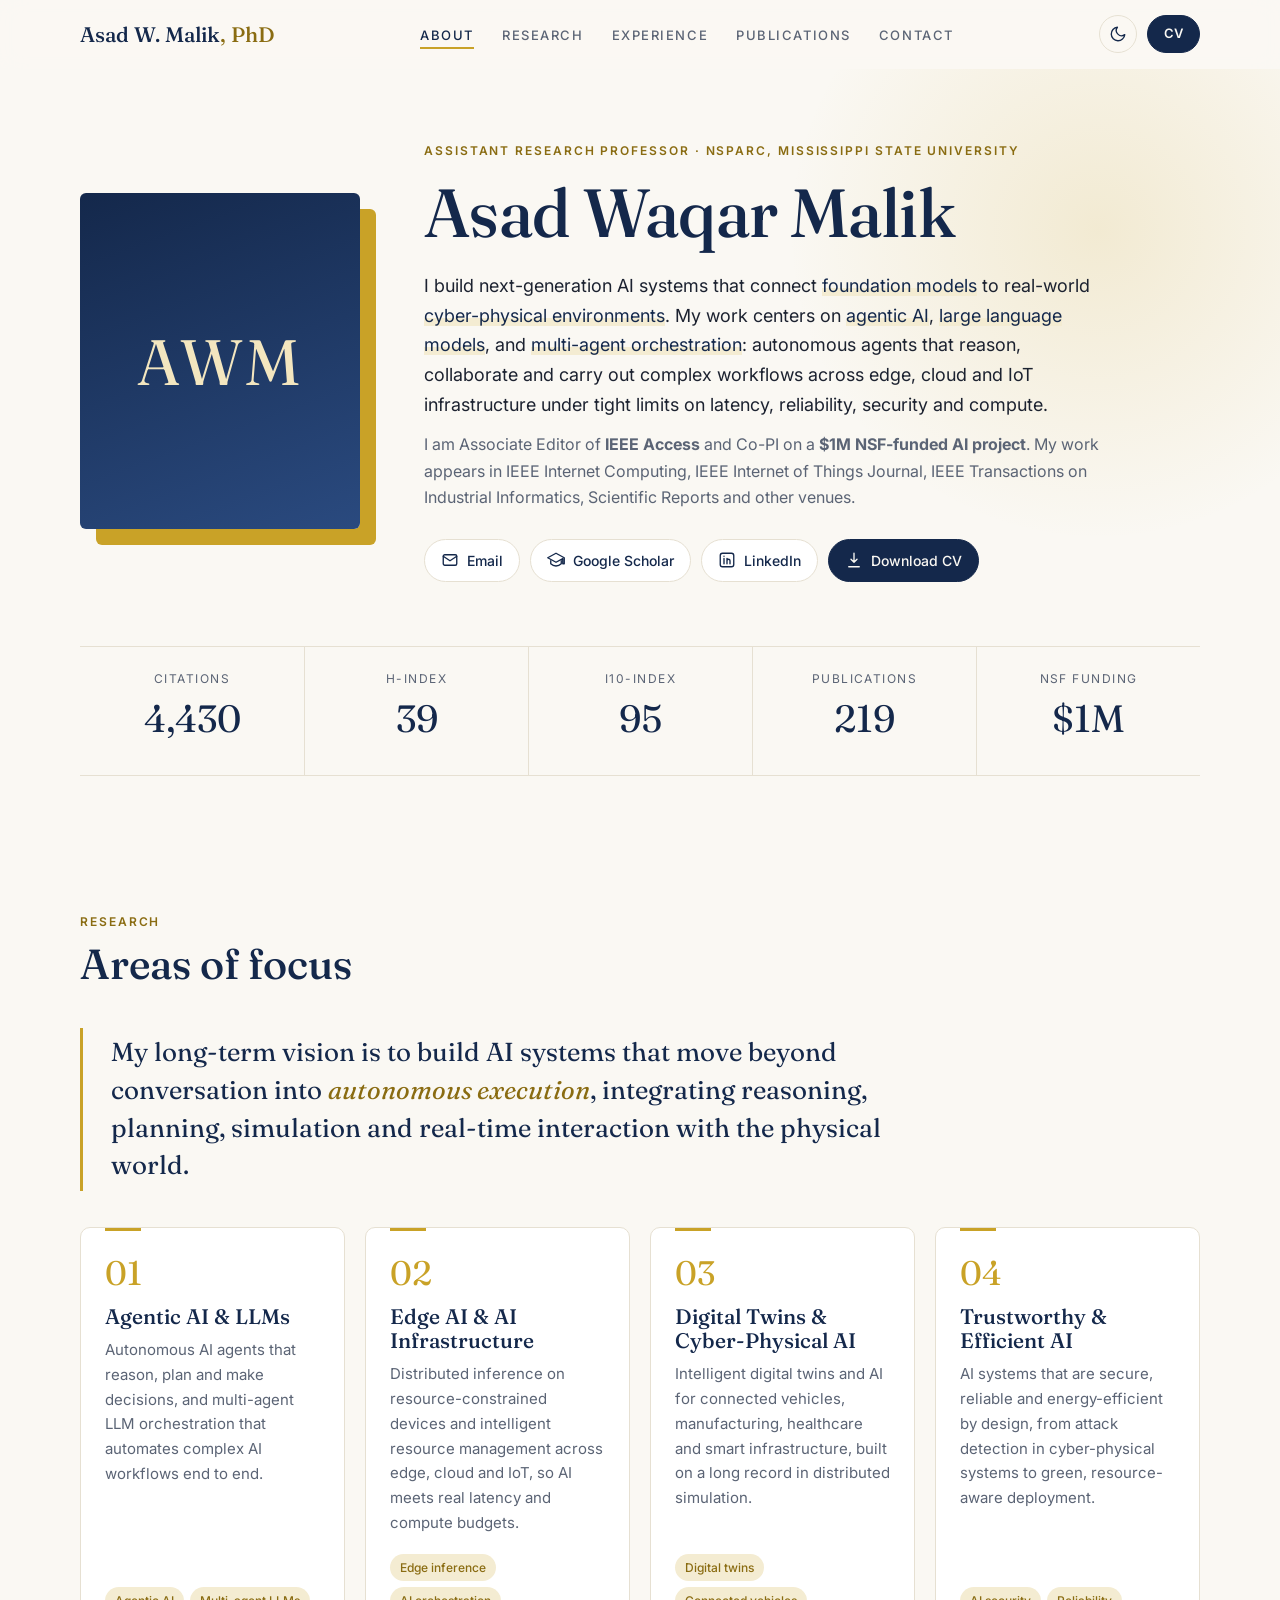
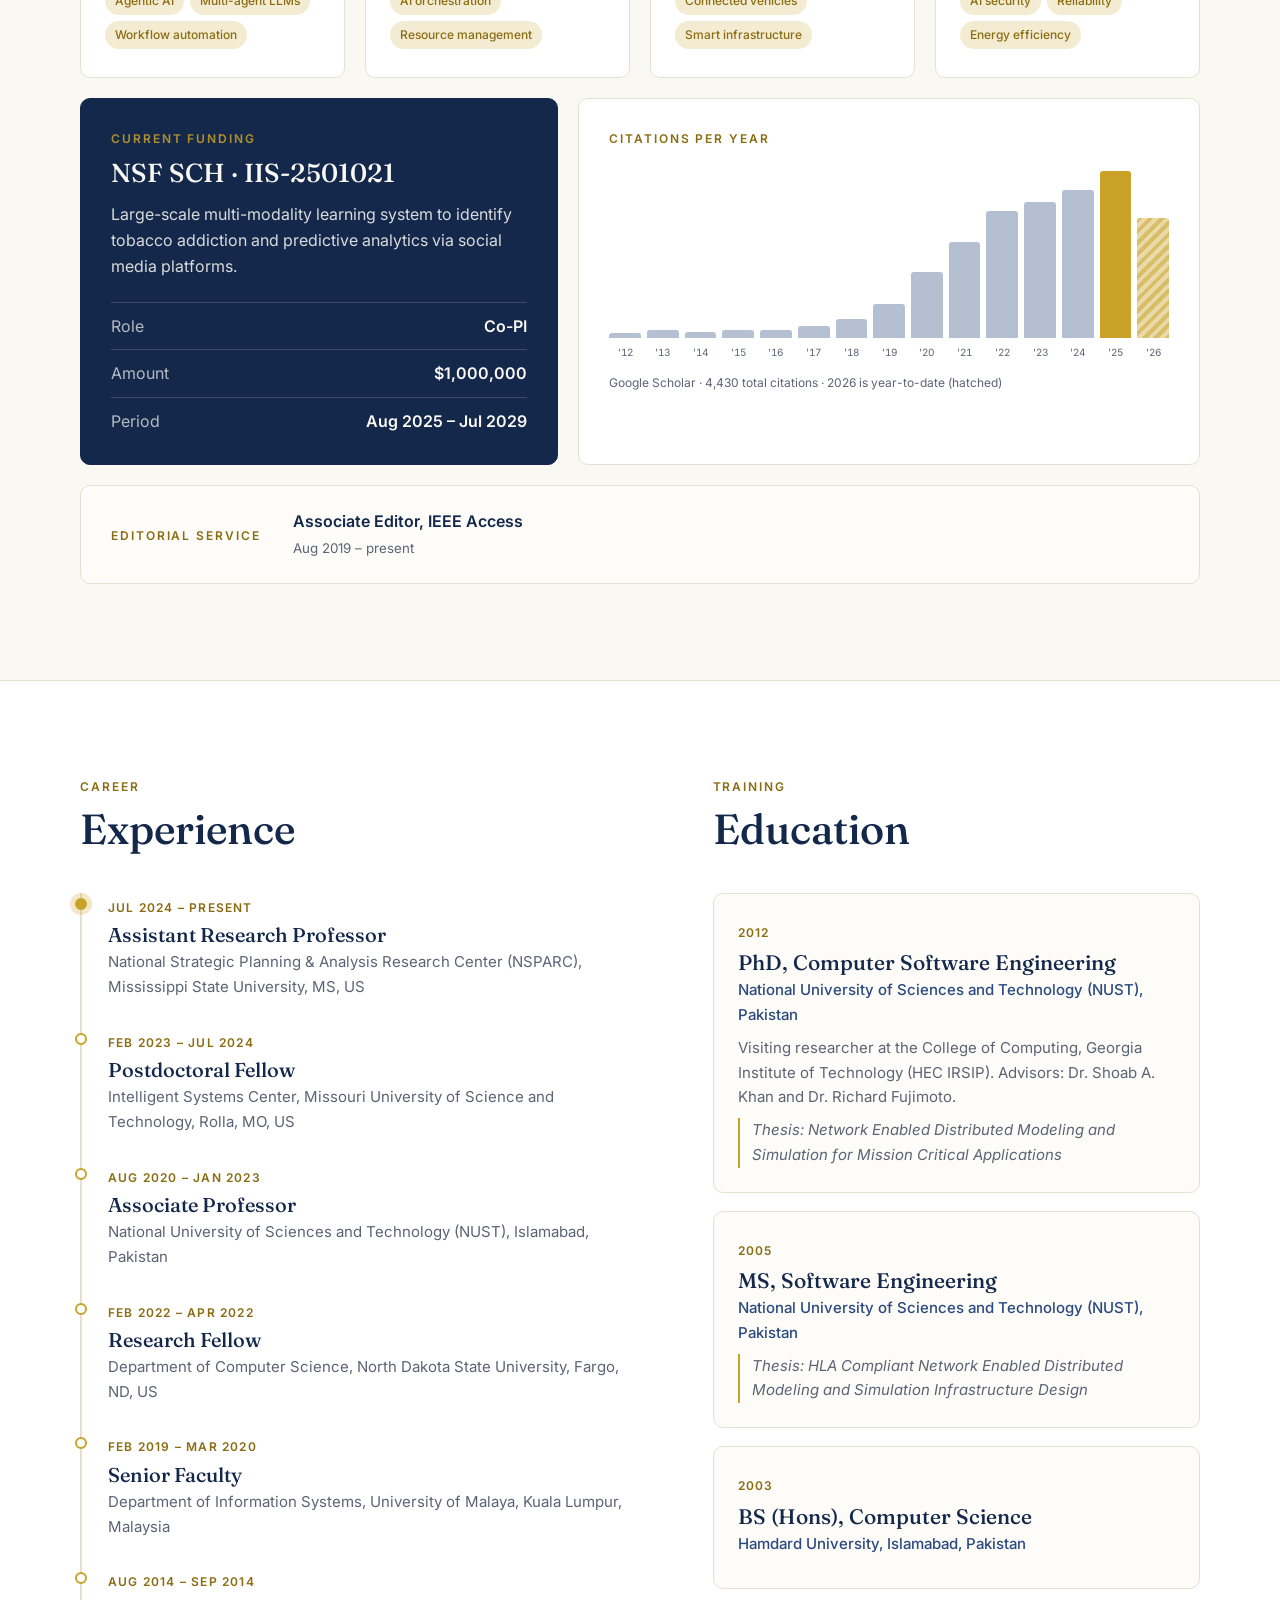
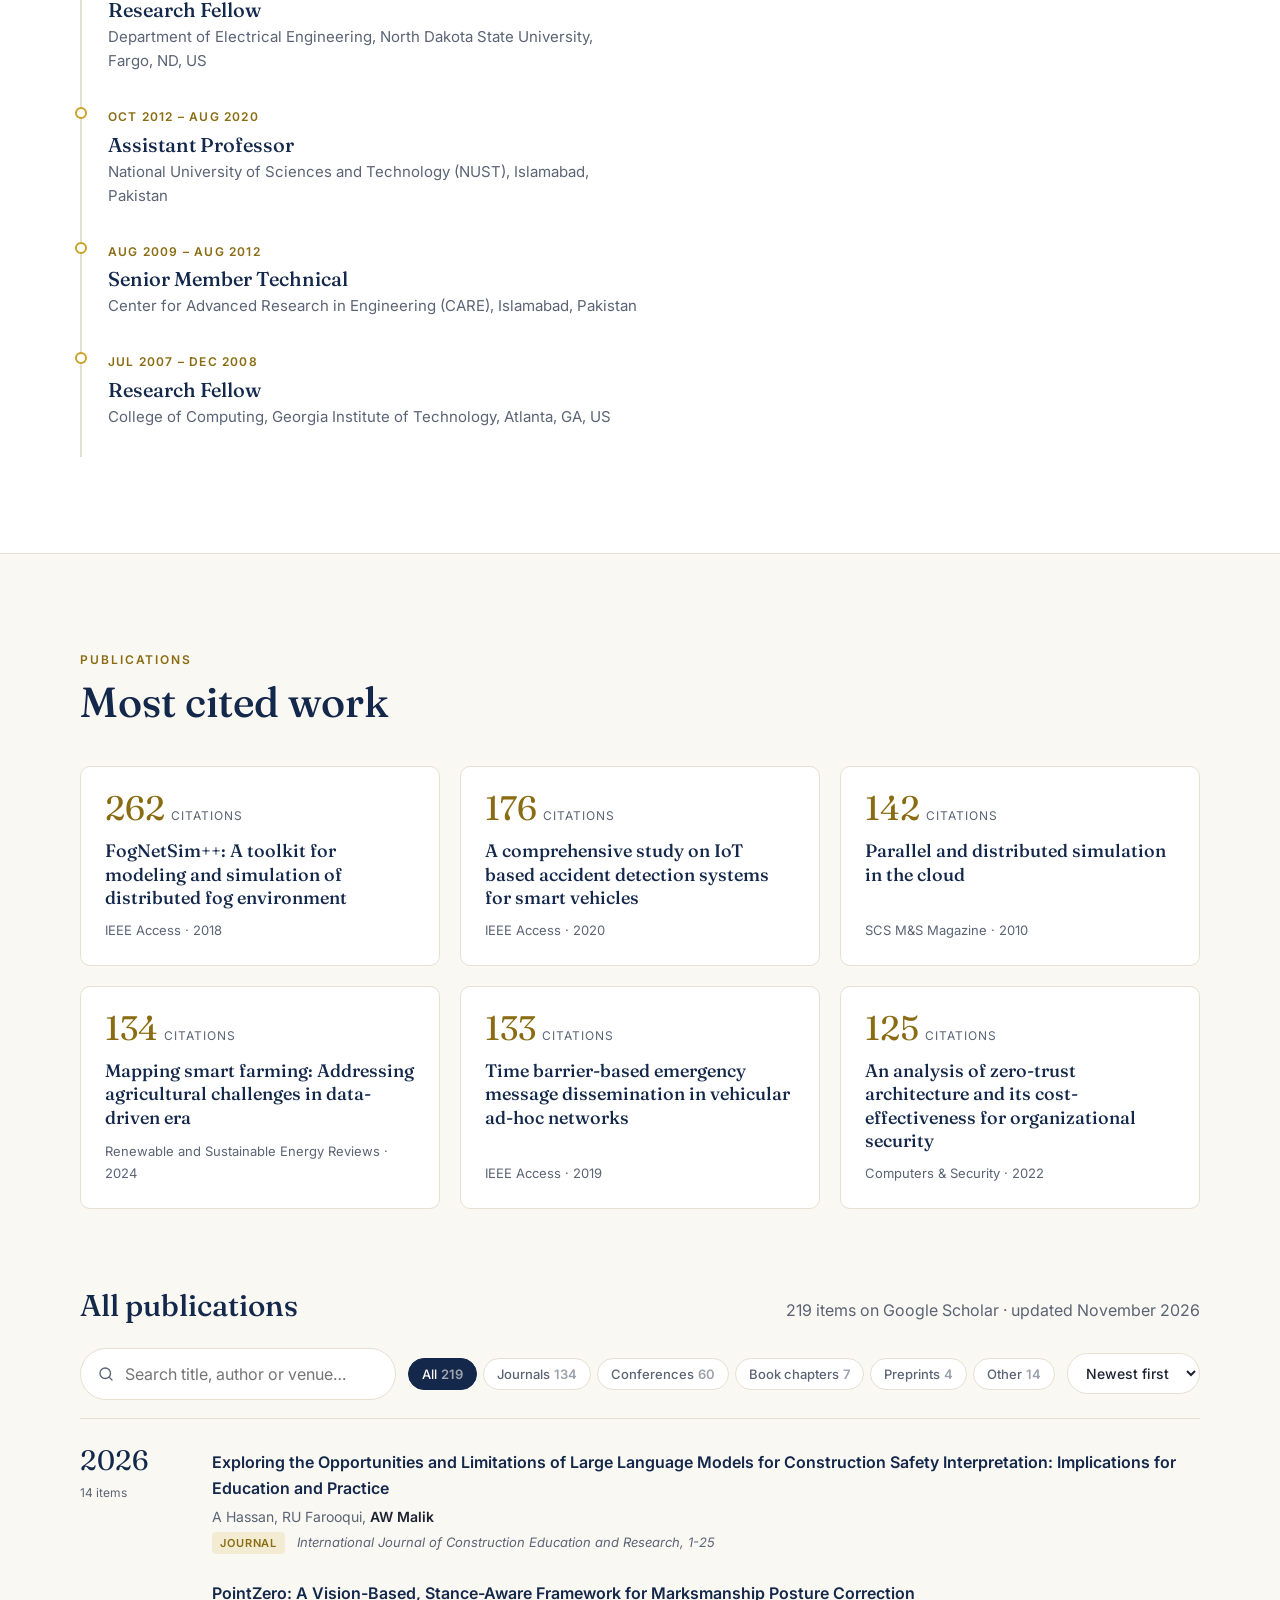
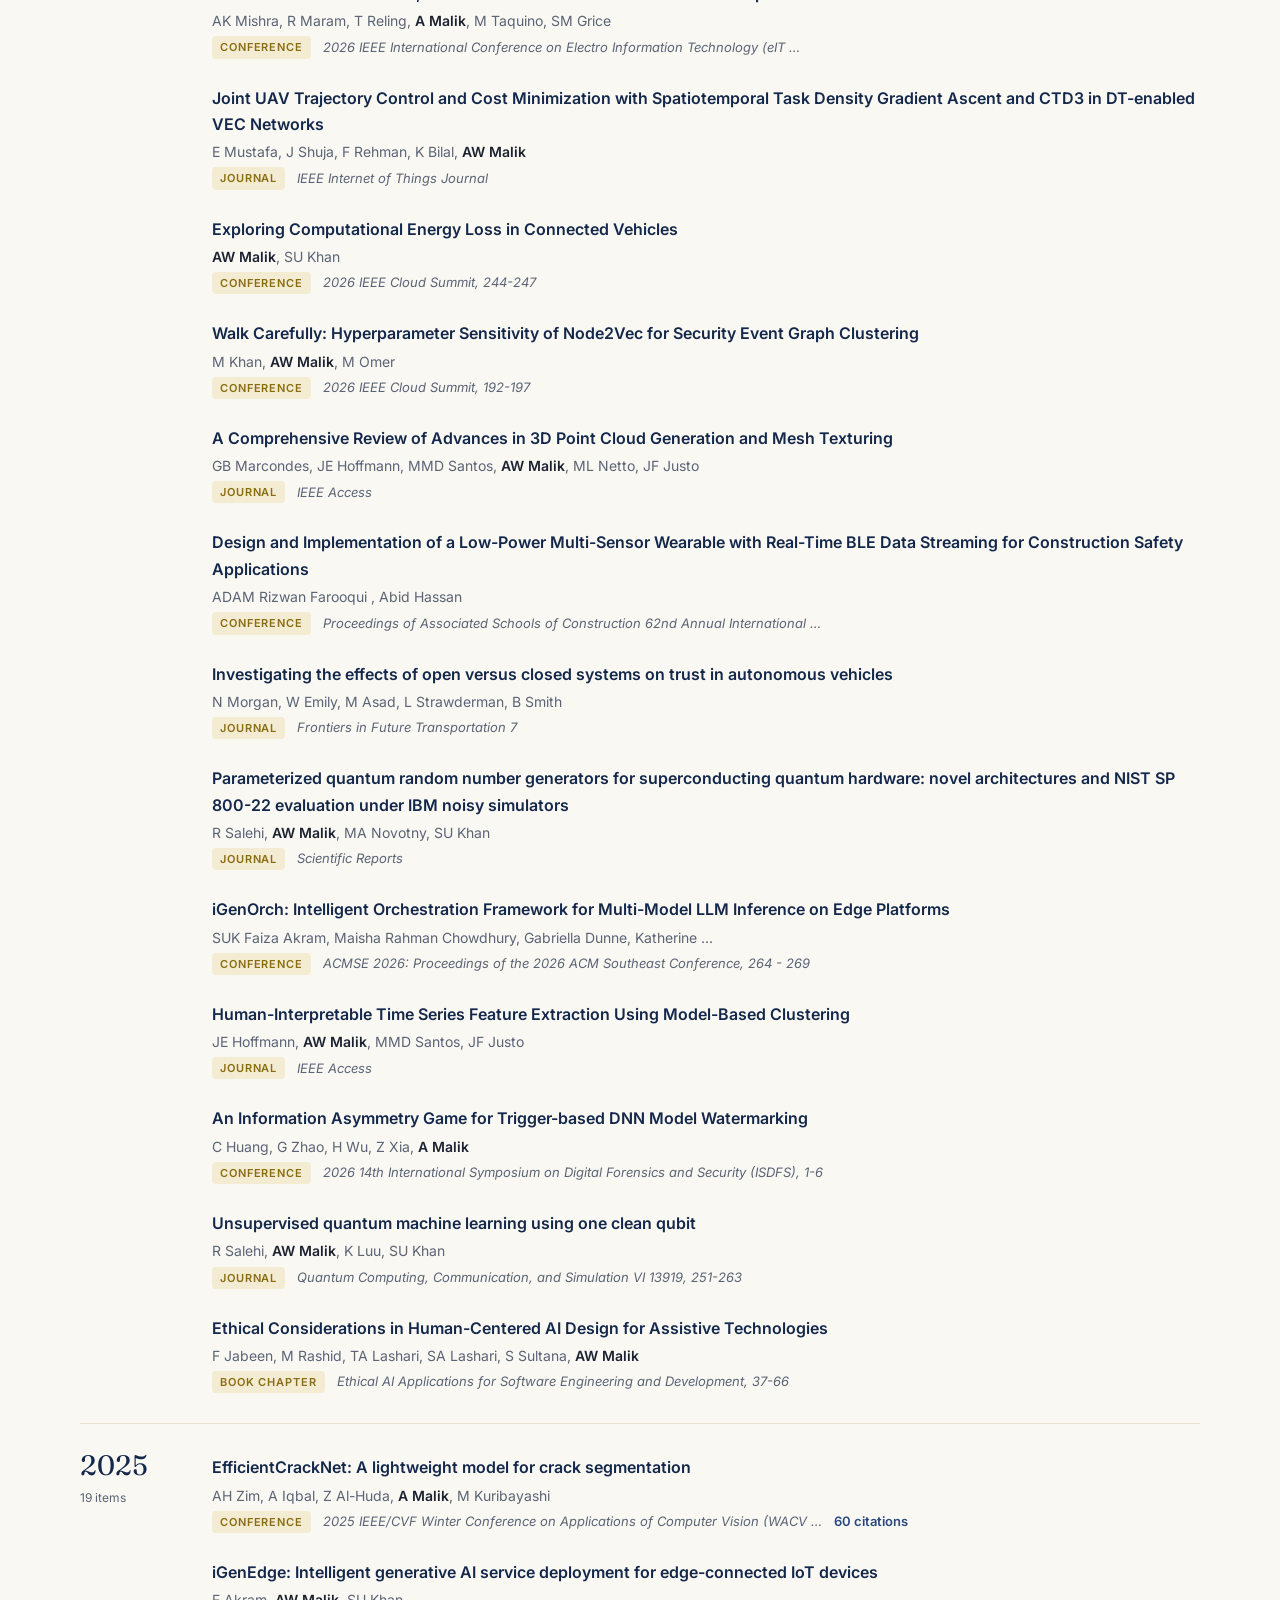
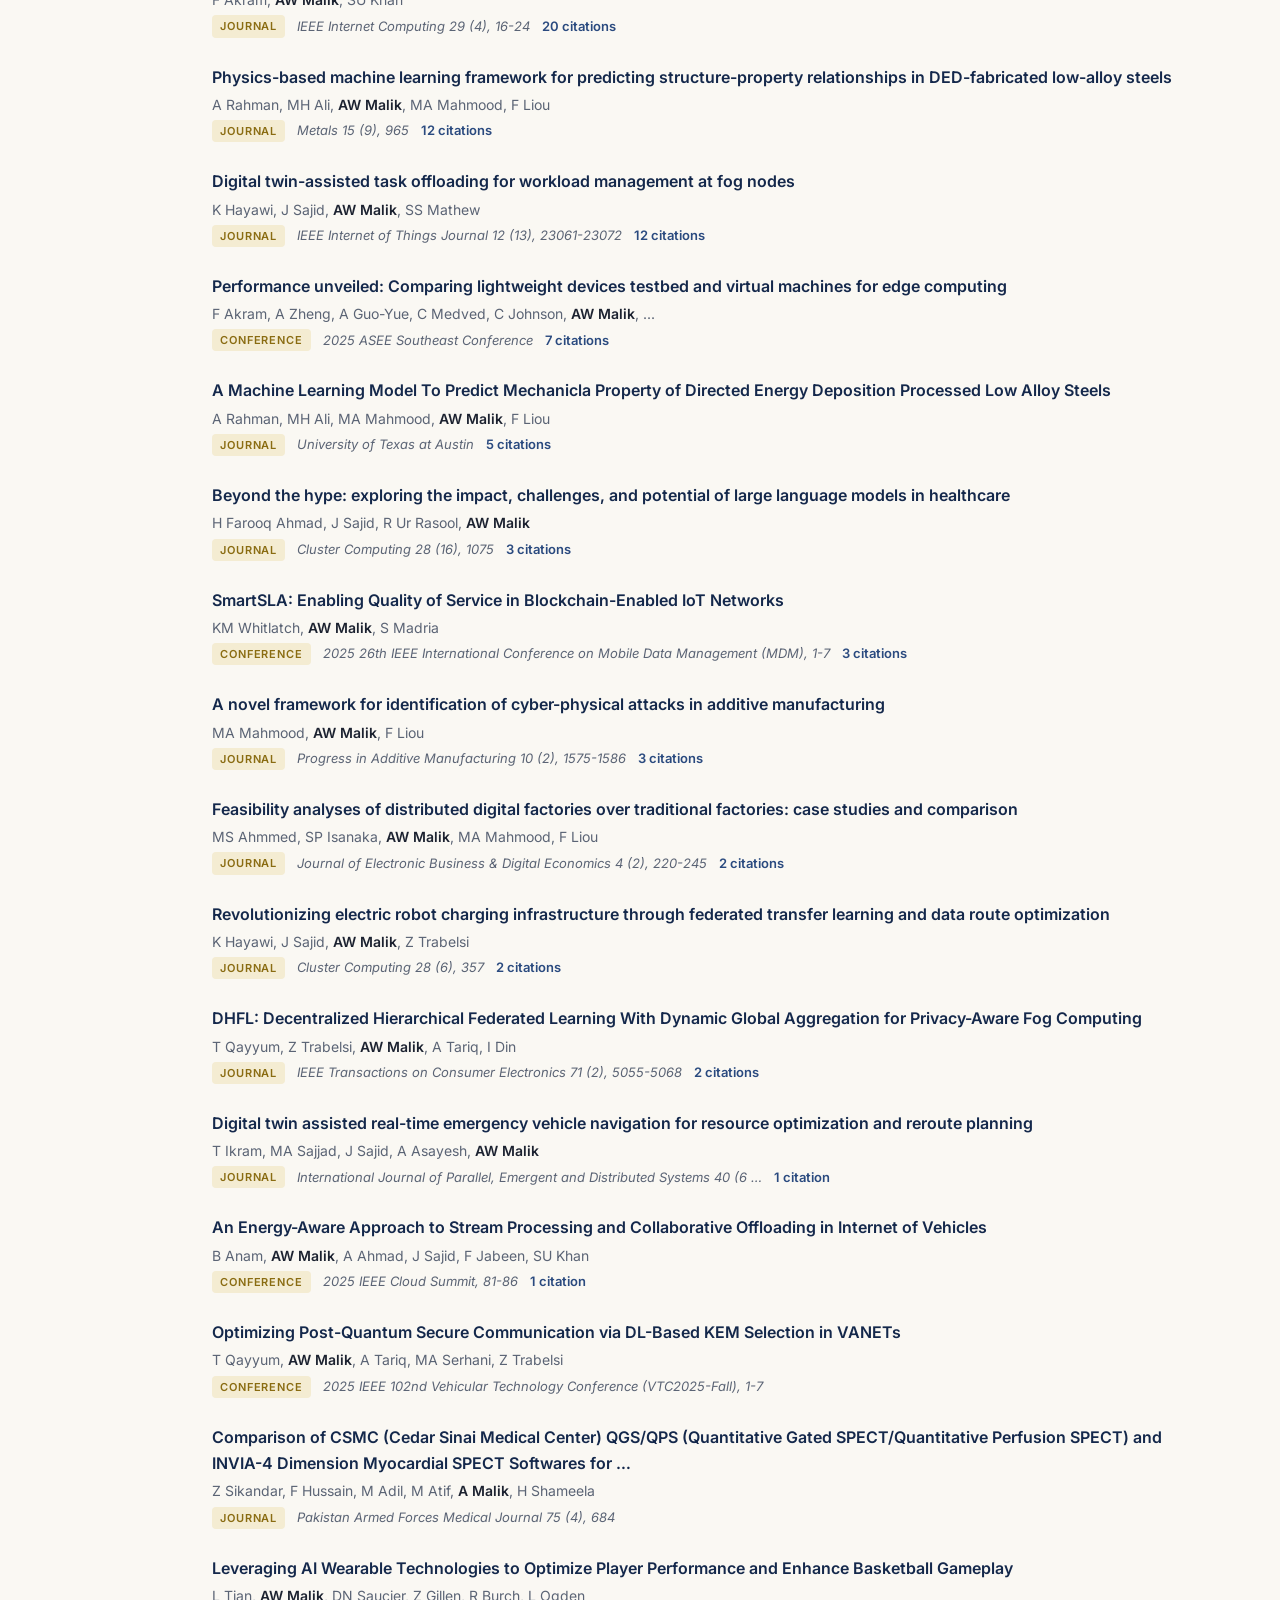
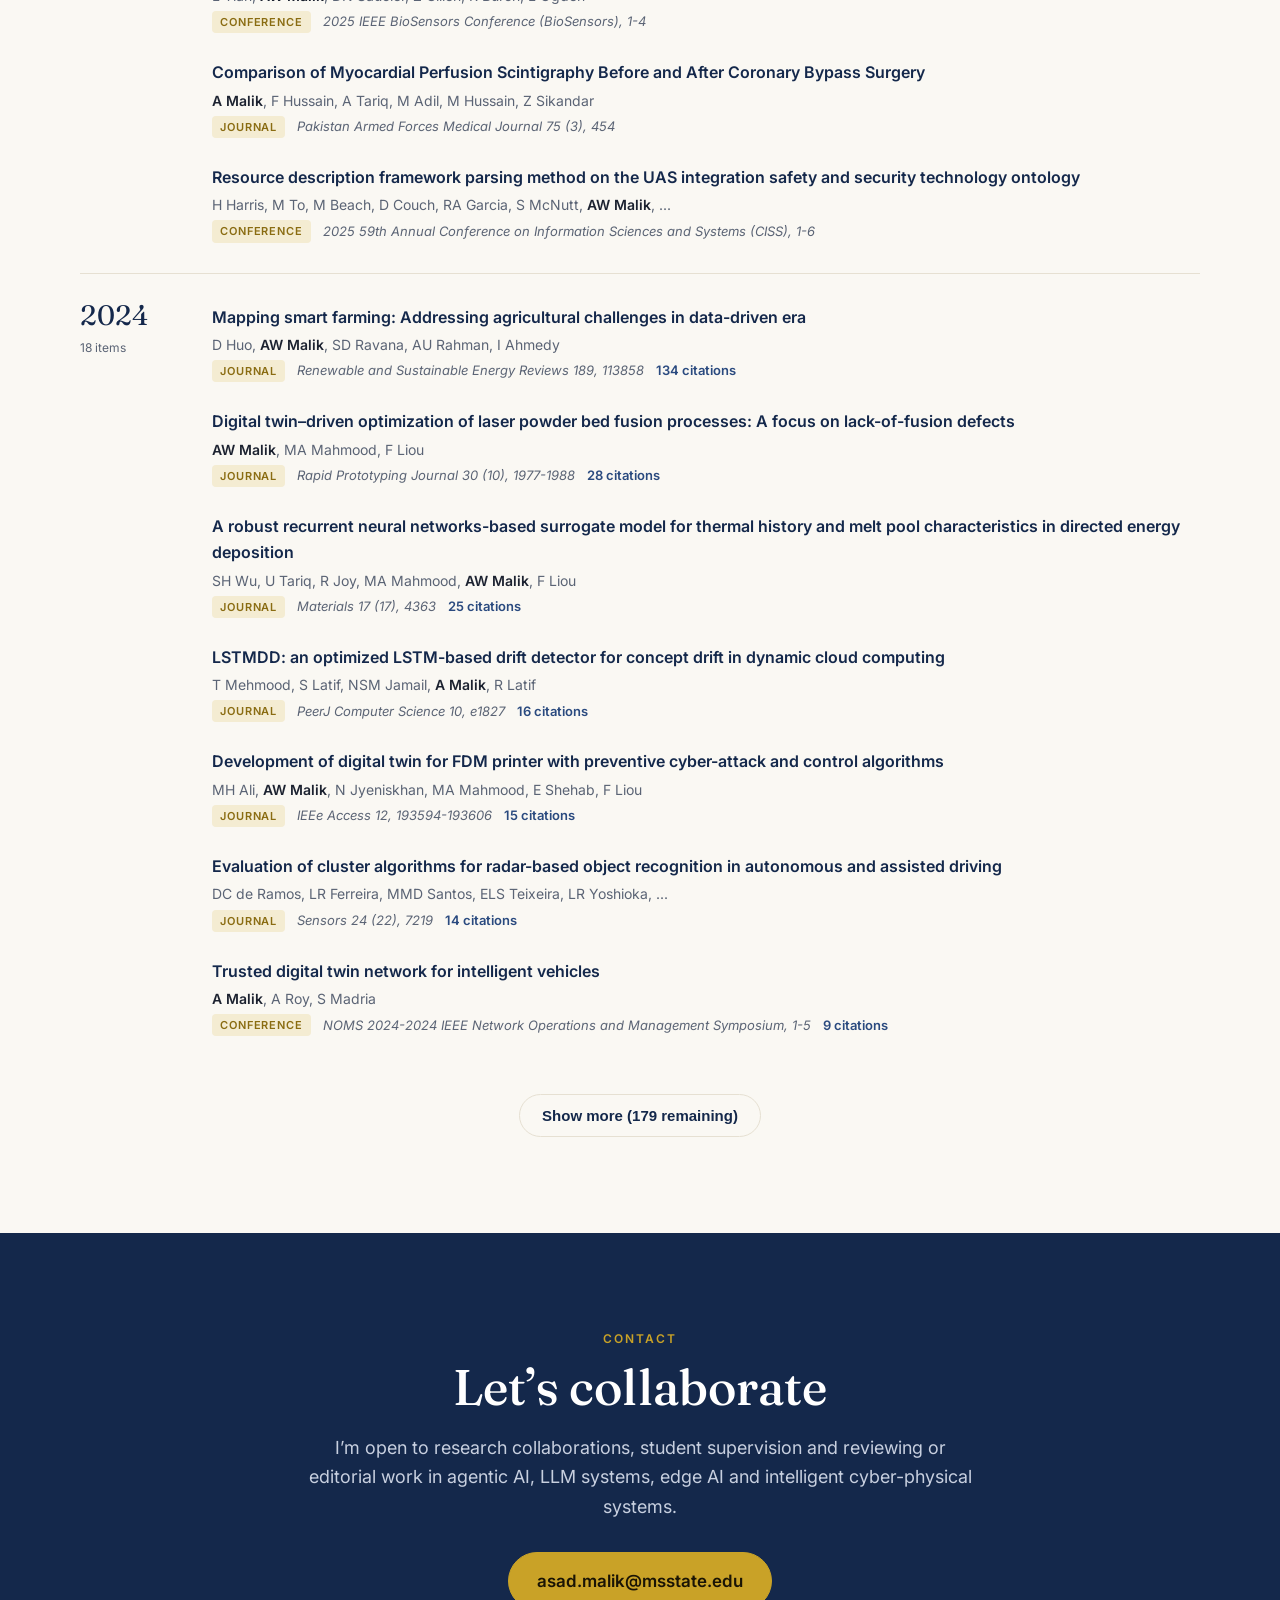
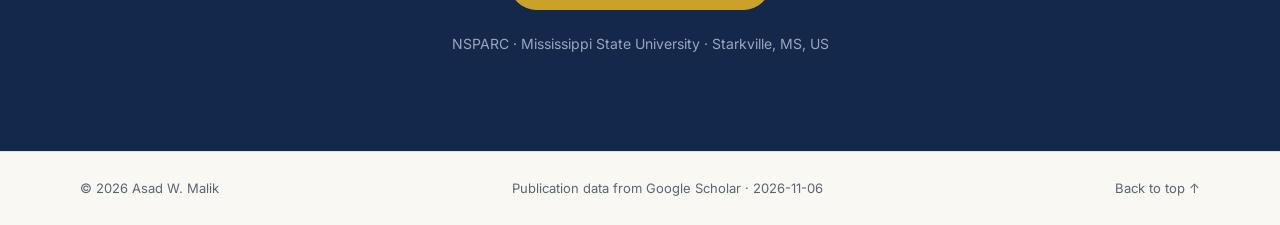
==== index.html @ 304f4da9 "Initial website Co-Authored-By: Claude Opus 5.5 <noreply@anthropic.com>" ====
<!doctype html>
<html lang="en">
<head>
  <meta charset="utf-8">
  <meta name="viewport" content="width=device-width, initial-scale=1">
  <title>Asad W. Malik, PhD — Assistant Research Professor, Mississippi State University</title>
  <meta name="description" content="Asad Waqar Malik, PhD — Assistant Research Professor at NSPARC, Mississippi State University. Research in agentic AI, large language models, multi-agent orchestration, edge AI and intelligent cyber-physical systems.">
  <meta name="author" content="Asad Waqar Malik">
  <meta property="og:title" content="Asad W. Malik, PhD">
  <meta property="og:description" content="Agentic AI · LLMs · Multi-agent orchestration · Edge AI · Digital twins">
  <meta property="og:type" content="website">
  <meta name="theme-color" content="#14284b">
  <link rel="icon" href="data:image/svg+xml,%3Csvg xmlns='http://www.w3.org/2000/svg' viewBox='0 0 64 64'%3E%3Crect width='64' height='64' rx='12' fill='%2314284b'/%3E%3Ctext x='32' y='43' font-family='Georgia,serif' font-size='30' text-anchor='middle' fill='%23c9a227'%3EAM%3C/text%3E%3C/svg%3E">
  <link rel="preconnect" href="https://fonts.googleapis.com">
  <link rel="preconnect" href="https://fonts.gstatic.com" crossorigin>
  <link href="https://fonts.googleapis.com/css2?family=Fraunces:opsz,wght@9..144,400;9..144,500;9..144,600&family=Inter:wght@400;500;600;700&display=swap" rel="stylesheet">
  <link rel="stylesheet" href="assets/css/style.css">
  <script>
    try { const t = localStorage.getItem('theme'); if (t) document.documentElement.dataset.theme = t; } catch (e) {}
  </script>
</head>
<body>
  <a class="skip" href="#main">Skip to content</a>

  <header class="nav" id="top">
    <div class="wrap nav-inner">
      <a href="#top" class="brand">Asad W. Malik<span>, PhD</span></a>
      <nav aria-label="Primary">
        <ul class="nav-links" id="navLinks">
          <li><a href="#about">About</a></li>
          <li><a href="#research">Research</a></li>
          <li><a href="#experience">Experience</a></li>
          <li><a href="#publications">Publications</a></li>
          <li><a href="#contact">Contact</a></li>
        </ul>
      </nav>
      <div class="nav-actions">
        <button class="icon-btn" id="themeToggle" aria-label="Toggle dark mode">
          <svg class="i-moon" viewBox="0 0 24 24" aria-hidden="true"><path d="M21 12.8A9 9 0 1 1 11.2 3a7 7 0 0 0 9.8 9.8z"/></svg>
          <svg class="i-sun" viewBox="0 0 24 24" aria-hidden="true"><circle cx="12" cy="12" r="4"/><path d="M12 2v2M12 20v2M4.9 4.9l1.4 1.4M17.7 17.7l1.4 1.4M2 12h2M20 12h2M4.9 19.1l1.4-1.4M17.7 6.3l1.4-1.4"/></svg>
        </button>
        <a class="btn btn-small" href="assets/cv/Asad_Malik_CV.pdf" target="_blank" rel="noopener">CV</a>
        <button class="icon-btn menu-btn" id="menuBtn" aria-label="Open menu" aria-expanded="false" aria-controls="navLinks">
          <svg viewBox="0 0 24 24" aria-hidden="true"><path d="M4 7h16M4 12h16M4 17h16"/></svg>
        </button>
      </div>
    </div>
  </header>

  <main id="main">
    <!-- HERO -->
    <section class="hero" id="about">
      <div class="wrap hero-grid">
        <figure class="portrait reveal">
          <img src="photo.jpg" alt="Portrait of Asad W. Malik" onerror="this.remove()">
          <span class="monogram" aria-hidden="true">AWM</span>
        </figure>
        <div class="hero-text reveal">
          <p class="kicker">Assistant Research Professor · NSPARC, Mississippi State University</p>
          <h1>Asad Waqar Malik</h1>
          <p class="lead">
            I build next-generation AI systems that connect <em>foundation models</em> to real-world
            <em>cyber-physical environments</em>. My work centers on <em>agentic AI</em>, <em>large language models</em>,
            and <em>multi-agent orchestration</em>: autonomous agents that reason, collaborate and carry out complex
            workflows across edge, cloud and IoT infrastructure under tight limits on latency, reliability, security and compute.
          </p>
          <p class="lead muted">
            I am Associate Editor of <strong>IEEE Access</strong> and Co-PI on a <strong>$1M NSF-funded AI project</strong>.
            My work appears in IEEE Internet Computing, IEEE Internet of Things Journal, IEEE Transactions on Industrial
            Informatics, Scientific Reports and other venues.
          </p>
          <div class="links">
            <a href="mailto:asad.malik@msstate.edu" class="pill">
              <svg viewBox="0 0 24 24" aria-hidden="true"><rect x="3" y="5" width="18" height="14" rx="2"/><path d="m3 7 9 6 9-6"/></svg>Email</a>
            <a href="https://scholar.google.com/citations?user=yDRF9-cAAAAJ&amp;hl=en" target="_blank" rel="noopener" class="pill">
              <svg viewBox="0 0 24 24" aria-hidden="true"><path d="M12 3 1 9l11 6 9-4.9V17h2V9z"/><path d="M5 13v4c2 2 4.5 3 7 3s5-1 7-3v-4"/></svg>Google Scholar</a>
            <a href="https://www.linkedin.com/in/asadwaqarmalik/" target="_blank" rel="noopener" class="pill">
              <svg viewBox="0 0 24 24" aria-hidden="true"><rect x="3" y="3" width="18" height="18" rx="3"/><path d="M8 10v7M8 7v.01M12 17v-4a2 2 0 0 1 4 0v4M12 10v7"/></svg>LinkedIn</a>
            <a href="assets/cv/Asad_Malik_CV.pdf" target="_blank" rel="noopener" class="pill pill-solid">
              <svg viewBox="0 0 24 24" aria-hidden="true"><path d="M12 3v12m0 0-4-4m4 4 4-4M5 21h14"/></svg>Download CV</a>
          </div>
        </div>
      </div>
      <div class="wrap">
        <dl class="stats reveal">
          <div><dt>Citations</dt><dd data-count="citations">4,430</dd></div>
          <div><dt>h-index</dt><dd data-count="hIndex">39</dd></div>
          <div><dt>i10-index</dt><dd data-count="i10Index">95</dd></div>
          <div><dt>Publications</dt><dd data-count="count">219</dd></div>
          <div><dt>NSF funding</dt><dd>$1M</dd></div>
        </dl>
      </div>
    </section>

    <!-- RESEARCH -->
    <section class="section" id="research">
      <div class="wrap">
        <header class="section-head reveal">
          <p class="kicker">Research</p>
          <h2>Areas of focus</h2>
        </header>
        <blockquote class="vision reveal">
          <p>My long-term vision is to build AI systems that move beyond conversation into <em>autonomous execution</em>, integrating reasoning, planning, simulation and real-time interaction with the physical world.</p>
        </blockquote>
        <div class="cards">
          <article class="card reveal">
            <span class="num">01</span>
            <h3>Agentic AI &amp; LLMs</h3>
            <p>Autonomous AI agents that reason, plan and make decisions, and multi-agent LLM orchestration that automates complex AI workflows end to end.</p>
            <ul class="tags"><li>Agentic AI</li><li>Multi-agent LLMs</li><li>Workflow automation</li></ul>
          </article>
          <article class="card reveal">
            <span class="num">02</span>
            <h3>Edge AI &amp; AI Infrastructure</h3>
            <p>Distributed inference on resource-constrained devices and intelligent resource management across edge, cloud and IoT, so AI meets real latency and compute budgets.</p>
            <ul class="tags"><li>Edge inference</li><li>AI orchestration</li><li>Resource management</li></ul>
          </article>
          <article class="card reveal">
            <span class="num">03</span>
            <h3>Digital Twins &amp; Cyber-Physical AI</h3>
            <p>Intelligent digital twins and AI for connected vehicles, manufacturing, healthcare and smart infrastructure, built on a long record in distributed simulation.</p>
            <ul class="tags"><li>Digital twins</li><li>Connected vehicles</li><li>Smart infrastructure</li></ul>
          </article>
          <article class="card reveal">
            <span class="num">04</span>
            <h3>Trustworthy &amp; Efficient AI</h3>
            <p>AI systems that are secure, reliable and energy-efficient by design, from attack detection in cyber-physical systems to green, resource-aware deployment.</p>
            <ul class="tags"><li>AI security</li><li>Reliability</li><li>Energy efficiency</li></ul>
          </article>
        </div>

        <div class="duo">
          <article class="feature reveal">
            <p class="kicker">Current funding</p>
            <h3>NSF SCH · IIS-2501021</h3>
            <p>Large-scale multi-modality learning system to identify tobacco addiction and predictive analytics via social media platforms.</p>
            <ul class="meta-list">
              <li><span>Role</span>Co-PI</li>
              <li><span>Amount</span>$1,000,000</li>
              <li><span>Period</span>Aug 2025 – Jul 2029</li>
            </ul>
          </article>
          <article class="feature reveal">
            <p class="kicker">Citations per year</p>
            <div class="chart" id="citeChart" role="img" aria-label="Bar chart of citations per year from Google Scholar"></div>
            <p class="chart-note" id="chartNote">Source: Google Scholar</p>
          </article>
        </div>

        <div class="service reveal">
          <div><span class="kicker">Editorial service</span></div>
          <div><strong>Associate Editor, IEEE Access</strong><small>Aug 2019 – present</small></div>
        </div>
      </div>
    </section>

    <!-- EXPERIENCE -->
    <section class="section alt" id="experience">
      <div class="wrap two-col">
        <div>
          <header class="section-head reveal">
            <p class="kicker">Career</p>
            <h2>Experience</h2>
          </header>
          <ol class="timeline">
            <li class="reveal"><time>Jul 2024 – Present</time><h3>Assistant Research Professor</h3><p>National Strategic Planning &amp; Analysis Research Center (NSPARC), Mississippi State University, MS, US</p></li>
            <li class="reveal"><time>Feb 2023 – Jul 2024</time><h3>Postdoctoral Fellow</h3><p>Intelligent Systems Center, Missouri University of Science and Technology, Rolla, MO, US</p></li>
            <li class="reveal"><time>Aug 2020 – Jan 2023</time><h3>Associate Professor</h3><p>National University of Sciences and Technology (NUST), Islamabad, Pakistan</p></li>
            <li class="reveal"><time>Feb 2022 – Apr 2022</time><h3>Research Fellow</h3><p>Department of Computer Science, North Dakota State University, Fargo, ND, US</p></li>
            <li class="reveal"><time>Feb 2019 – Mar 2020</time><h3>Senior Faculty</h3><p>Department of Information Systems, University of Malaya, Kuala Lumpur, Malaysia</p></li>
            <li class="reveal"><time>Aug 2014 – Sep 2014</time><h3>Research Fellow</h3><p>Department of Electrical Engineering, North Dakota State University, Fargo, ND, US</p></li>
            <li class="reveal"><time>Oct 2012 – Aug 2020</time><h3>Assistant Professor</h3><p>National University of Sciences and Technology (NUST), Islamabad, Pakistan</p></li>
            <li class="reveal"><time>Aug 2009 – Aug 2012</time><h3>Senior Member Technical</h3><p>Center for Advanced Research in Engineering (CARE), Islamabad, Pakistan</p></li>
            <li class="reveal"><time>Jul 2007 – Dec 2008</time><h3>Research Fellow</h3><p>College of Computing, Georgia Institute of Technology, Atlanta, GA, US</p></li>
          </ol>
        </div>
        <div>
          <header class="section-head reveal">
            <p class="kicker">Training</p>
            <h2>Education</h2>
          </header>
          <div class="edu">
            <article class="reveal">
              <time>2012</time>
              <h3>PhD, Computer Software Engineering</h3>
              <p class="org">National University of Sciences and Technology (NUST), Pakistan</p>
              <p>Visiting researcher at the College of Computing, Georgia Institute of Technology (HEC IRSIP). Advisors: Dr. Shoab A. Khan and Dr. Richard Fujimoto.</p>
              <p class="thesis">Thesis: Network Enabled Distributed Modeling and Simulation for Mission Critical Applications</p>
            </article>
            <article class="reveal">
              <time>2005</time>
              <h3>MS, Software Engineering</h3>
              <p class="org">National University of Sciences and Technology (NUST), Pakistan</p>
              <p class="thesis">Thesis: HLA Compliant Network Enabled Distributed Modeling and Simulation Infrastructure Design</p>
            </article>
            <article class="reveal">
              <time>2003</time>
              <h3>BS (Hons), Computer Science</h3>
              <p class="org">Hamdard University, Islamabad, Pakistan</p>
            </article>
          </div>
        </div>
      </div>
    </section>

    <!-- PUBLICATIONS -->
    <section class="section" id="publications">
      <div class="wrap">
        <header class="section-head reveal">
          <p class="kicker">Publications</p>
          <h2>Most cited work</h2>
        </header>
        <div class="selected" id="selected"></div>

        <header class="section-head sub-head reveal">
          <h2>All publications</h2>
          <p class="muted" id="pubSummary"></p>
        </header>

        <div class="toolbar reveal">
          <label class="search">
            <svg viewBox="0 0 24 24" aria-hidden="true"><circle cx="11" cy="11" r="7"/><path d="m20 20-3.5-3.5"/></svg>
            <input type="search" id="pubSearch" placeholder="Search title, author or venue…" aria-label="Search publications">
          </label>
          <div class="chips" id="typeChips" role="group" aria-label="Filter by type"></div>
          <select id="pubSort" aria-label="Sort publications">
            <option value="year">Newest first</option>
            <option value="cites">Most cited</option>
          </select>
        </div>

        <div id="pubList" class="pub-list" aria-live="polite"></div>
        <div class="more-wrap"><button class="btn btn-ghost" id="moreBtn" hidden>Show more</button></div>
      </div>
    </section>

    <!-- CONTACT -->
    <section class="section contact" id="contact">
      <div class="wrap contact-inner reveal">
        <p class="kicker">Contact</p>
        <h2>Let’s collaborate</h2>
        <p class="lead">I’m open to research collaborations, student supervision and reviewing or editorial work in agentic AI, LLM systems, edge AI and intelligent cyber-physical systems.</p>
        <a class="btn btn-gold" href="mailto:asad.malik@msstate.edu">asad.malik@msstate.edu</a>
        <p class="address">NSPARC · Mississippi State University · Starkville, MS, US</p>
      </div>
    </section>
  </main>

  <footer class="footer">
    <div class="wrap footer-inner">
      <span>© <span id="year">2026</span> Asad W. Malik</span>
      <span id="updated">Publication data from Google Scholar</span>
      <a href="#top">Back to top ↑</a>
    </div>
  </footer>

  <script src="data/publications.js"></script>
  <script src="assets/js/main.js"></script>
</body>
</html>
---- assets/css/style.css ----
/* ============ Tokens ============ */
:root {
  --bg: #faf8f3;
  --paper: #ffffff;
  --paper-2: #fdfcf8;
  --ink: #1c2230;
  --muted: #5b6475;
  --line: #e6e0d2;
  --navy: #14284b;
  --navy-2: #2a4a7f;
  --gold: #c9a227;
  --gold-ink: #8a6c12;
  --gold-soft: #f4ecd2;
  --on-navy: #f3e6bf;
  --shadow: 0 1px 2px rgba(20, 40, 75, .05), 0 10px 30px -12px rgba(20, 40, 75, .15);
  --serif: "Fraunces", Georgia, "Times New Roman", serif;
  --sans: "Inter", system-ui, -apple-system, "Segoe UI", sans-serif;
  --radius: 10px;
  color-scheme: light;
}
@media (prefers-color-scheme: dark) {
  :root:not([data-theme="light"]) {
    --bg: #0d1626; --paper: #13203a; --paper-2: #172643; --ink: #e8ebf2; --muted: #a3adc2;
    --line: #26375a; --navy: #e9dcb4; --navy-2: #c9b98a; --gold: #d8b440; --gold-ink: #e3c35c;
    --gold-soft: #2a2a20; --on-navy: #14284b;
    --shadow: 0 1px 2px rgba(0,0,0,.3), 0 14px 34px -14px rgba(0,0,0,.6);
    color-scheme: dark;
  }
}
:root[data-theme="dark"] {
  --bg: #0d1626; --paper: #13203a; --paper-2: #172643; --ink: #e8ebf2; --muted: #a3adc2;
  --line: #26375a; --navy: #e9dcb4; --navy-2: #c9b98a; --gold: #d8b440; --gold-ink: #e3c35c;
  --gold-soft: #2a2a20; --on-navy: #14284b;
  --shadow: 0 1px 2px rgba(0,0,0,.3), 0 14px 34px -14px rgba(0,0,0,.6);
  color-scheme: dark;
}

/* ============ Base ============ */
*, *::before, *::after { box-sizing: border-box; }
html { scroll-behavior: smooth; scroll-padding-top: 80px; }
body {
  margin: 0; background: var(--bg); color: var(--ink);
  font: 16px/1.65 var(--sans); -webkit-font-smoothing: antialiased;
  transition: background .3s, color .3s;
}
img { max-width: 100%; display: block; }
a { color: inherit; }
h1, h2, h3 { font-family: var(--serif); font-weight: 500; color: var(--navy); margin: 0; line-height: 1.15; }
p { margin: 0; }
svg { width: 18px; height: 18px; fill: none; stroke: currentColor; stroke-width: 1.8; stroke-linecap: round; stroke-linejoin: round; flex: none; }
.wrap { width: min(1120px, 100% - 32px); margin-inline: auto; }
.muted { color: var(--muted); }
.kicker { font-size: 12px; letter-spacing: .16em; text-transform: uppercase; font-weight: 600; color: var(--gold-ink); }
.skip { position: absolute; left: -999px; top: 8px; background: var(--navy); color: var(--bg); padding: 8px 14px; z-index: 100; border-radius: 6px; }
.skip:focus { left: 8px; }
:focus-visible { outline: 2px solid var(--gold); outline-offset: 3px; border-radius: 4px; }

/* ============ Buttons ============ */
.btn {
  display: inline-flex; align-items: center; gap: 8px; padding: 12px 22px; border-radius: 999px;
  background: var(--navy); color: var(--bg); text-decoration: none; font-weight: 600; font-size: 15px;
  border: 1px solid var(--navy); cursor: pointer; transition: transform .2s, box-shadow .2s, background .2s;
}
.btn:hover { transform: translateY(-1px); box-shadow: var(--shadow); }
.btn-small { padding: 7px 16px; font-size: 13px; }
.btn-ghost { background: transparent; color: var(--navy); border-color: var(--line); }
.btn-ghost:hover { border-color: var(--gold); }
.btn-gold { background: var(--gold); border-color: var(--gold); color: #1a1405; font-size: 17px; padding: 14px 28px; }
.icon-btn {
  display: inline-grid; place-items: center; width: 38px; height: 38px; border-radius: 50%;
  border: 1px solid var(--line); background: transparent; color: var(--navy); cursor: pointer;
}
.icon-btn:hover { border-color: var(--gold); }

/* ============ Nav ============ */
.nav {
  position: sticky; top: 0; z-index: 50;
  background: color-mix(in srgb, var(--bg) 82%, transparent);
  backdrop-filter: saturate(1.4) blur(12px); -webkit-backdrop-filter: saturate(1.4) blur(12px);
  border-bottom: 1px solid transparent; transition: border-color .3s;
}
.nav.scrolled { border-bottom-color: var(--line); }
.nav-inner { display: flex; align-items: center; justify-content: space-between; gap: 20px; height: 68px; }
.brand { font-family: var(--serif); font-size: 21px; color: var(--navy); text-decoration: none; font-weight: 500; }
.brand span { color: var(--gold-ink); }
.nav-links { display: flex; gap: 28px; list-style: none; margin: 0; padding: 0; }
.nav-links a {
  text-decoration: none; font-size: 13px; letter-spacing: .12em; text-transform: uppercase;
  color: var(--muted); font-weight: 500; position: relative; padding: 6px 0;
}
.nav-links a::after {
  content: ""; position: absolute; left: 0; right: 0; bottom: 0; height: 2px; background: var(--gold);
  transform: scaleX(0); transform-origin: left; transition: transform .25s;
}
.nav-links a:hover, .nav-links a.active { color: var(--navy); }
.nav-links a:hover::after, .nav-links a.active::after { transform: scaleX(1); }
.nav-actions { display: flex; align-items: center; gap: 10px; }
.menu-btn { display: none; }
.i-sun { display: none; }
:root[data-theme="dark"] .i-sun { display: block; }
:root[data-theme="dark"] .i-moon { display: none; }
@media (prefers-color-scheme: dark) {
  :root:not([data-theme="light"]) .i-sun { display: block; }
  :root:not([data-theme="light"]) .i-moon { display: none; }
}

/* ============ Hero ============ */
.hero { padding: 72px 0 40px; position: relative; overflow: hidden; }
.hero::before {
  content: ""; position: absolute; inset: -20% -10% auto auto; width: 620px; height: 620px; border-radius: 50%;
  background: radial-gradient(closest-side, color-mix(in srgb, var(--gold) 16%, transparent), transparent);
  pointer-events: none;
}
.hero-grid { display: grid; grid-template-columns: 280px 1fr; gap: 64px; align-items: center; position: relative; }
.portrait {
  margin: 0; width: 280px; aspect-ratio: 5 / 6; border-radius: 6px; position: relative;
  background: linear-gradient(160deg, #14284b, #2a4a7f); box-shadow: 16px 16px 0 var(--gold);
  overflow: hidden;
}
.portrait img { position: absolute; inset: 0; width: 100%; height: 100%; object-fit: cover; z-index: 1; }
.monogram { position: absolute; inset: 0; display: grid; place-items: center; font-family: var(--serif); font-size: 64px; color: #f3e6bf; letter-spacing: .04em; }
.hero h1 { font-size: clamp(40px, 6vw, 68px); margin: 12px 0 20px; letter-spacing: -.01em; }
.lead { font-size: 18px; color: var(--ink); max-width: 680px; }
.lead + .lead { margin-top: 12px; }
.lead em { font-style: normal; color: var(--navy); background: linear-gradient(transparent 62%, var(--gold-soft) 62%); }
.lead.muted { color: var(--muted); font-size: 16px; }
.links { display: flex; flex-wrap: wrap; gap: 10px; margin-top: 28px; }
.pill {
  display: inline-flex; align-items: center; gap: 8px; padding: 9px 16px; border-radius: 999px; font-size: 14px;
  text-decoration: none; border: 1px solid var(--line); background: var(--paper); color: var(--navy); font-weight: 500;
  transition: border-color .2s, transform .2s;
}
.pill:hover { border-color: var(--gold); transform: translateY(-1px); }
.pill-solid { background: var(--navy); color: var(--bg); border-color: var(--navy); }
.stats {
  display: grid; grid-template-columns: repeat(5, 1fr); margin: 64px 0 0; padding: 0;
  border-top: 1px solid var(--line); border-bottom: 1px solid var(--line);
}
.stats div { padding: 22px 8px; text-align: center; }
.stats div + div { border-left: 1px solid var(--line); }
.stats dt { font-size: 12px; letter-spacing: .12em; text-transform: uppercase; color: var(--muted); order: 2; }
.stats dd { margin: 0 0 2px; font-family: var(--serif); font-size: 38px; color: var(--navy); font-variant-numeric: tabular-nums; }
.stats div { display: flex; flex-direction: column-reverse; }

/* ============ Sections ============ */
.section { padding: 96px 0; }
.section.alt { background: var(--paper); border-block: 1px solid var(--line); }
.section-head { margin-bottom: 40px; }
.section-head h2 { font-size: clamp(30px, 4vw, 42px); margin-top: 8px; }
.sub-head { margin-top: 80px; display: flex; align-items: baseline; justify-content: space-between; flex-wrap: wrap; gap: 8px 20px; margin-bottom: 24px; }
.sub-head h2 { font-size: 30px; margin: 0; }

/* Research cards */
.cards { display: grid; grid-template-columns: repeat(4, 1fr); gap: 20px; }
.card {
  background: var(--paper); border: 1px solid var(--line); border-radius: var(--radius); padding: 28px 24px;
  position: relative; transition: transform .25s, box-shadow .25s, border-color .25s;
}
.card::before { content: ""; position: absolute; left: 24px; top: 0; width: 36px; height: 3px; background: var(--gold); }
.card:hover { transform: translateY(-4px); box-shadow: var(--shadow); border-color: color-mix(in srgb, var(--gold) 50%, var(--line)); }
.num { font-family: var(--serif); font-size: 34px; color: var(--gold); line-height: 1; }
.card h3 { font-size: 21px; margin: 14px 0 10px; }
.card { display: flex; flex-direction: column; }
.card p { color: var(--muted); font-size: 15px; }
.tags { list-style: none; padding: 0; margin: auto 0 0; padding-top: 18px; display: flex; flex-wrap: wrap; gap: 6px; }
.tags li { font-size: 12px; font-weight: 500; padding: 4px 10px; border-radius: 999px; background: var(--gold-soft); color: var(--gold-ink); }
.vision {
  margin: 0 0 36px; padding: 6px 0 6px 28px; border-left: 3px solid var(--gold); max-width: 860px;
}
.vision p { font-family: var(--serif); font-size: clamp(20px, 2.4vw, 26px); line-height: 1.45; color: var(--navy); }
.vision em { font-style: italic; color: var(--gold-ink); }

.duo { display: grid; grid-template-columns: 1fr 1.3fr; gap: 20px; margin-top: 20px; }
.feature { background: var(--paper); border: 1px solid var(--line); border-radius: var(--radius); padding: 30px; }
.feature:first-child { background: var(--navy); border-color: var(--navy); color: var(--bg); }
.feature:first-child h3 { color: var(--bg); font-size: 26px; margin: 10px 0 12px; }
.feature:first-child .kicker { color: var(--gold); }
.feature:first-child p { opacity: .86; }
:root[data-theme="dark"] .feature:first-child { background: #1b2d52; border-color: #2e4573; color: #f1f3f8; }
:root[data-theme="dark"] .feature:first-child h3 { color: #f3e6bf; }
@media (prefers-color-scheme: dark) {
  :root:not([data-theme="light"]) .feature:first-child { background: #1b2d52; border-color: #2e4573; color: #f1f3f8; }
  :root:not([data-theme="light"]) .feature:first-child h3 { color: #f3e6bf; }
}
.meta-list { list-style: none; padding: 0; margin: 22px 0 0; display: grid; gap: 10px; }
.meta-list li { display: flex; justify-content: space-between; border-top: 1px solid rgba(255,255,255,.16); padding-top: 10px; font-weight: 600; }
.meta-list span { font-weight: 400; opacity: .7; }

.chart { display: flex; align-items: flex-end; gap: 6px; height: 190px; margin-top: 22px; }
.bar { flex: 1; display: flex; flex-direction: column; align-items: center; justify-content: flex-end; height: 100%; gap: 6px; min-width: 0; }
.bar i {
  display: block; width: 100%; background: color-mix(in srgb, var(--navy-2) 35%, transparent); border-radius: 3px 3px 0 0;
  height: 0; transition: height 1s cubic-bezier(.2,.8,.2,1), background .2s; position: relative;
}
.bar:last-child i { background: repeating-linear-gradient(135deg, color-mix(in srgb, var(--gold) 70%, transparent) 0 4px, color-mix(in srgb, var(--gold) 40%, transparent) 4px 8px); }
.bar:nth-last-child(2) i { background: var(--gold); }
.bar:hover i { background: var(--navy); }
.bar i::after {
  content: attr(data-v); position: absolute; bottom: calc(100% + 4px); left: 50%; transform: translateX(-50%);
  font-size: 11px; font-weight: 600; color: var(--navy); opacity: 0; transition: opacity .2s; white-space: nowrap;
}
.bar:hover i::after { opacity: 1; }
.bar small { font-size: 10px; color: var(--muted); font-variant-numeric: tabular-nums; }
.chart-note { font-size: 12px; color: var(--muted); margin-top: 12px; }

.service {
  display: grid; grid-template-columns: auto 1fr; gap: 32px; align-items: center; margin-top: 20px;
  padding: 22px 30px; border: 1px solid var(--line); border-radius: var(--radius); background: var(--paper-2);
}
.service strong { display: block; color: var(--navy); font-weight: 600; }
.service small { color: var(--muted); }

/* Experience + education */
.two-col { display: grid; grid-template-columns: 1.15fr 1fr; gap: 72px; }
.timeline { list-style: none; margin: 0; padding: 0 0 0 26px; border-left: 2px solid var(--line); }
.timeline li { position: relative; padding: 0 0 28px; }
.timeline li::before {
  content: ""; position: absolute; left: -33px; top: 5px; width: 12px; height: 12px; border-radius: 50%;
  background: var(--paper); border: 2px solid var(--gold);
}
.timeline li:first-child::before { background: var(--gold); box-shadow: 0 0 0 5px color-mix(in srgb, var(--gold) 25%, transparent); }
.timeline time, .edu time { font-size: 12px; letter-spacing: .1em; text-transform: uppercase; color: var(--gold-ink); font-weight: 600; }
.timeline h3 { font-size: 20px; margin: 4px 0 4px; }
.timeline p { color: var(--muted); font-size: 15px; }
.edu { display: grid; gap: 18px; }
.edu article { border: 1px solid var(--line); border-radius: var(--radius); padding: 24px; background: var(--paper-2); }
.edu h3 { font-size: 21px; margin: 6px 0 4px; }
.edu .org { color: var(--navy-2); font-weight: 500; margin-bottom: 8px; }
.edu p { font-size: 15px; color: var(--muted); }
.edu .thesis { margin-top: 8px; font-style: italic; border-left: 2px solid var(--gold); padding-left: 12px; }

/* Publications */
.selected { display: grid; grid-template-columns: repeat(3, 1fr); gap: 20px; }
.sel {
  display: flex; flex-direction: column; background: var(--paper); border: 1px solid var(--line); border-radius: var(--radius);
  padding: 24px; text-decoration: none; transition: transform .25s, box-shadow .25s, border-color .25s;
}
.sel:hover { transform: translateY(-4px); box-shadow: var(--shadow); border-color: var(--gold); }
.sel .cites { font-family: var(--serif); font-size: 34px; color: var(--gold-ink); line-height: 1; }
.sel .cites small { font-family: var(--sans); font-size: 12px; color: var(--muted); letter-spacing: .08em; text-transform: uppercase; margin-left: 6px; }
.sel h3 { font-size: 18px; margin: 14px 0 10px; line-height: 1.3; }
.sel p { font-size: 13px; color: var(--muted); margin-top: auto; }

.toolbar { display: flex; flex-wrap: wrap; gap: 12px; align-items: center; margin-bottom: 18px; }
.search {
  flex: 1 1 280px; display: flex; align-items: center; gap: 10px; background: var(--paper); border: 1px solid var(--line);
  border-radius: 999px; padding: 0 16px; color: var(--muted);
}
.search:focus-within { border-color: var(--gold); }
.search input { flex: 1; border: 0; outline: 0; background: transparent; padding: 12px 0; font: inherit; color: var(--ink); min-width: 0; }
.chips { display: flex; flex-wrap: wrap; gap: 6px; }
.chip {
  border: 1px solid var(--line); background: var(--paper); color: var(--muted); border-radius: 999px; padding: 7px 13px;
  font: 500 13px var(--sans); cursor: pointer; transition: all .2s;
}
.chip b { font-weight: 600; opacity: .6; margin-left: 4px; }
.chip:hover { border-color: var(--gold); color: var(--navy); }
.chip[aria-pressed="true"] { background: var(--navy); border-color: var(--navy); color: var(--bg); }
select {
  border: 1px solid var(--line); background: var(--paper); color: var(--ink); border-radius: 999px; padding: 10px 14px; font: 500 14px var(--sans); cursor: pointer;
}

.year-group { display: grid; grid-template-columns: 90px 1fr; gap: 24px; padding: 18px 0; border-top: 1px solid var(--line); }
.year-label { font-family: var(--serif); font-size: 28px; color: var(--navy); position: sticky; top: 84px; align-self: start; }
.year-label small { display: block; font-family: var(--sans); font-size: 12px; color: var(--muted); }
.pub { padding: 12px 0 12px 16px; border-left: 2px solid transparent; transition: border-color .2s, background .2s; border-radius: 0 6px 6px 0; }
.pub:hover { border-left-color: var(--gold); background: var(--paper-2); }
.pub + .pub { margin-top: 2px; }
.pub-title { font-weight: 600; color: var(--navy); text-decoration: none; font-size: 16px; line-height: 1.45; }
.pub-title:hover { text-decoration: underline; text-decoration-color: var(--gold); text-underline-offset: 3px; }
.pub-authors { font-size: 14px; color: var(--muted); margin-top: 3px; }
.pub-authors mark { background: none; color: var(--ink); font-weight: 600; }
.pub-meta { display: flex; flex-wrap: wrap; gap: 6px 12px; align-items: center; font-size: 13px; color: var(--muted); margin-top: 4px; }
.pub-meta em { font-style: italic; }
.tag { font-size: 11px; text-transform: uppercase; letter-spacing: .08em; font-weight: 600; padding: 2px 8px; border-radius: 4px; background: var(--gold-soft); color: var(--gold-ink); }
.cite-badge { font-weight: 600; color: var(--navy-2); }
.list-flat .pub { border-top: 1px solid var(--line); border-radius: 0; }
.list-flat .pub .yr { font-family: var(--serif); color: var(--gold-ink); margin-right: 6px; }
.empty { padding: 40px; text-align: center; color: var(--muted); border: 1px dashed var(--line); border-radius: var(--radius); }
.more-wrap { text-align: center; margin-top: 28px; }

/* Contact */
.contact { background: var(--navy); color: #e8ebf2; text-align: center; }
:root[data-theme="dark"] .contact { background: #0a1220; }
@media (prefers-color-scheme: dark) { :root:not([data-theme="light"]) .contact { background: #0a1220; } }
.contact h2 { color: #fff; font-size: clamp(32px, 5vw, 50px); margin: 10px 0 16px; }
.contact .kicker { color: var(--gold); }
.contact .lead { color: #c7cfdf; margin: 0 auto 30px; }
.contact-inner { max-width: 720px; }
.address { margin-top: 22px; font-size: 14px; color: #9aa6bf; }

.footer { padding: 26px 0; font-size: 13px; color: var(--muted); border-top: 1px solid var(--line); }
.footer-inner { display: flex; justify-content: space-between; flex-wrap: wrap; gap: 10px; }
.footer a { text-decoration: none; }
.footer a:hover { color: var(--navy); }

/* Reveal animation */
.reveal { opacity: 0; transform: translateY(18px); transition: opacity .7s ease, transform .7s ease; }
.reveal.in { opacity: 1; transform: none; }
.no-js .reveal { opacity: 1; transform: none; }
@media (prefers-reduced-motion: reduce) {
  html { scroll-behavior: auto; }
  .reveal { opacity: 1; transform: none; transition: none; }
  .bar i { transition: none; }
}

/* ============ Responsive ============ */
@media (max-width: 1000px) {
  .cards { grid-template-columns: repeat(2, 1fr); }
  .selected { grid-template-columns: 1fr 1fr; }
  .two-col { grid-template-columns: 1fr; gap: 64px; }
}
@media (max-width: 820px) {
  .menu-btn { display: inline-grid; }
  .nav-links {
    position: absolute; top: 68px; left: 0; right: 0; flex-direction: column; gap: 0; padding: 8px 16px 16px;
    background: var(--bg); border-bottom: 1px solid var(--line); display: none;
  }
  .nav-links.open { display: flex; }
  .nav-links a { display: block; padding: 14px 0; border-bottom: 1px solid var(--line); }
  .nav-links a::after { display: none; }
  .hero { padding-top: 40px; }
  .hero-grid { grid-template-columns: 1fr; gap: 40px; }
  .portrait { width: 200px; box-shadow: 12px 12px 0 var(--gold); }
  .monogram { font-size: 48px; }
  .stats { grid-template-columns: repeat(3, 1fr); }
  .stats div:nth-child(4) { border-left: 0; }
  .stats div:nth-child(n+4) { border-top: 1px solid var(--line); }
  .duo { grid-template-columns: 1fr; }
  .service { grid-template-columns: 1fr; gap: 14px; }
  .section { padding: 72px 0; }
}
@media (max-width: 560px) {
  .cards, .selected { grid-template-columns: 1fr; }
  .stats { grid-template-columns: 1fr 1fr; }
  .stats div:nth-child(n) { border-left: 0; border-top: 1px solid var(--line); }
  .stats div:nth-child(even) { border-left: 1px solid var(--line); }
  .stats div:nth-child(-n+2) { border-top: 0; }
  .stats div:last-child { grid-column: span 2; border-left: 0; }
  .stats dd { font-size: 32px; }
  .year-group { grid-template-columns: 1fr; gap: 6px; }
  .year-label { position: static; }
  .year-label small { display: inline; margin-left: 8px; }
  .lead { font-size: 17px; }
  .chart { gap: 3px; }
  .bar small { writing-mode: vertical-rl; transform: rotate(180deg); }
  .brand span { display: none; }
}
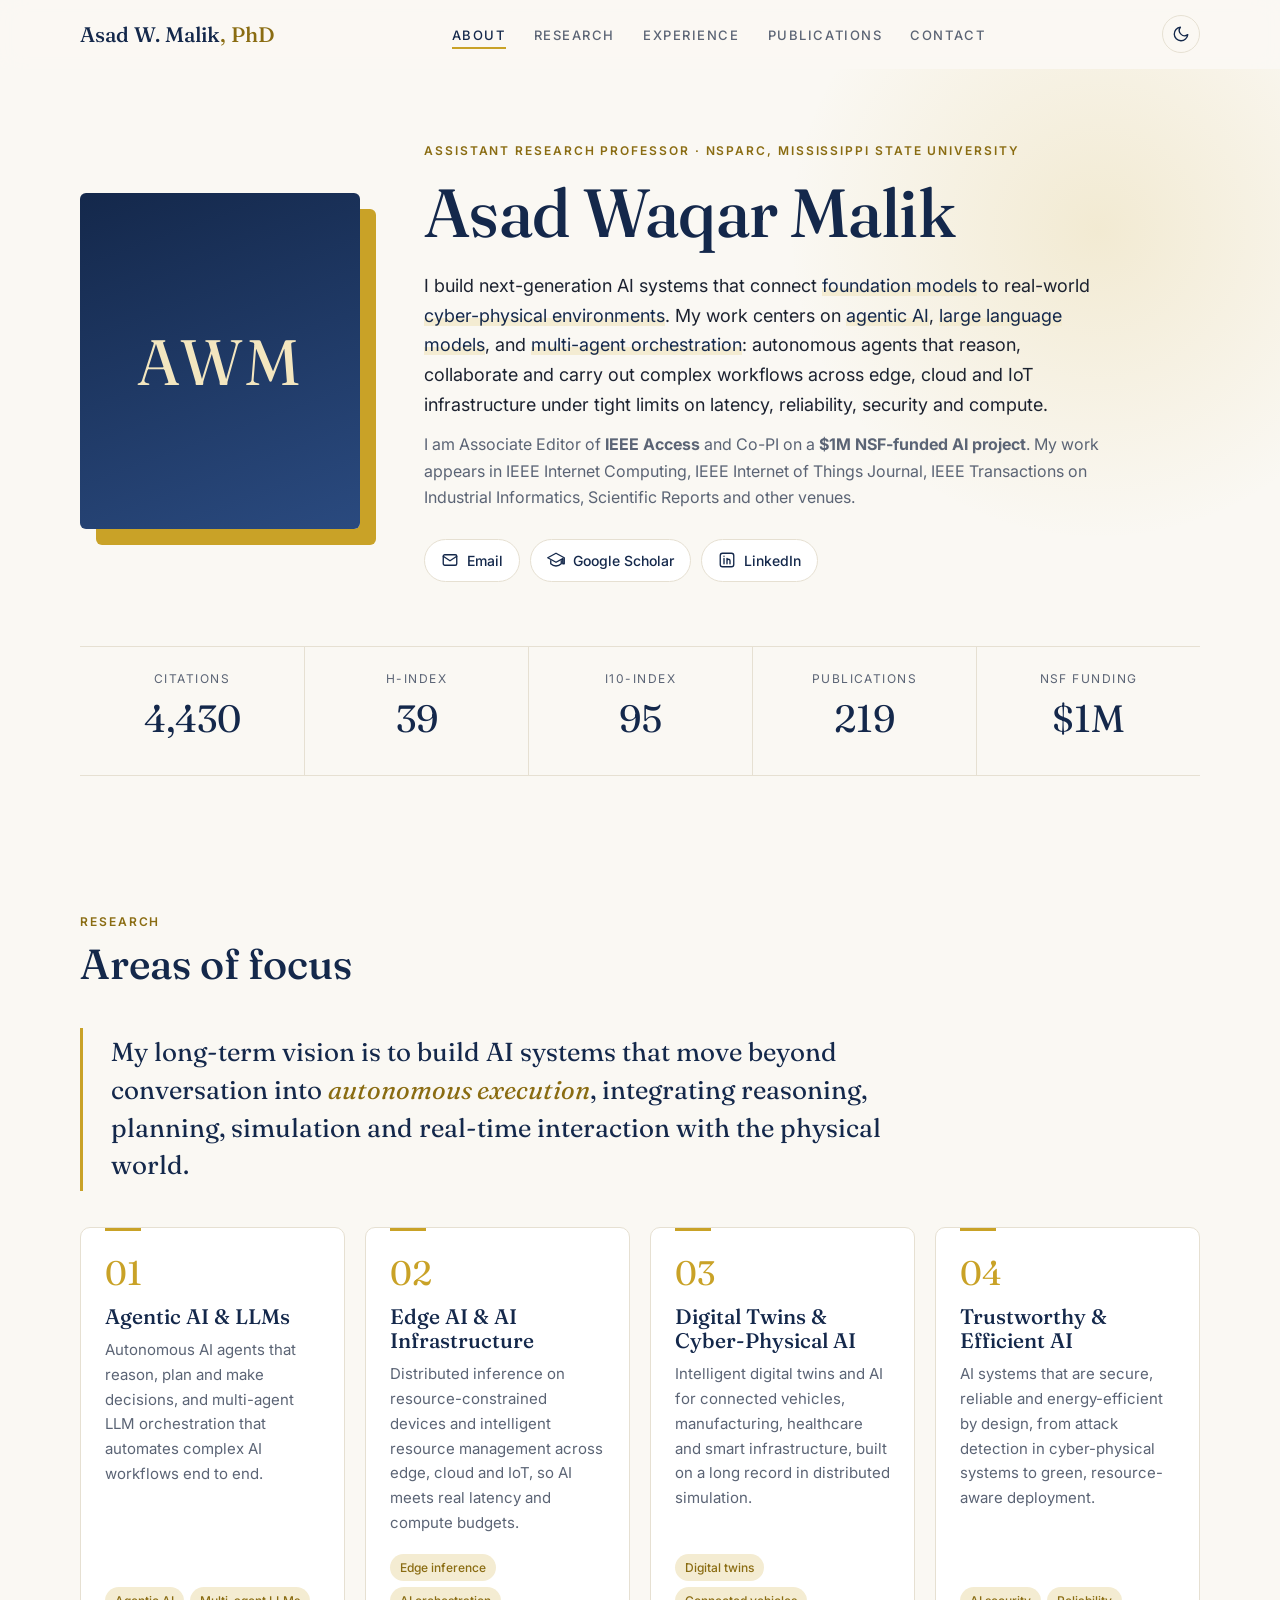
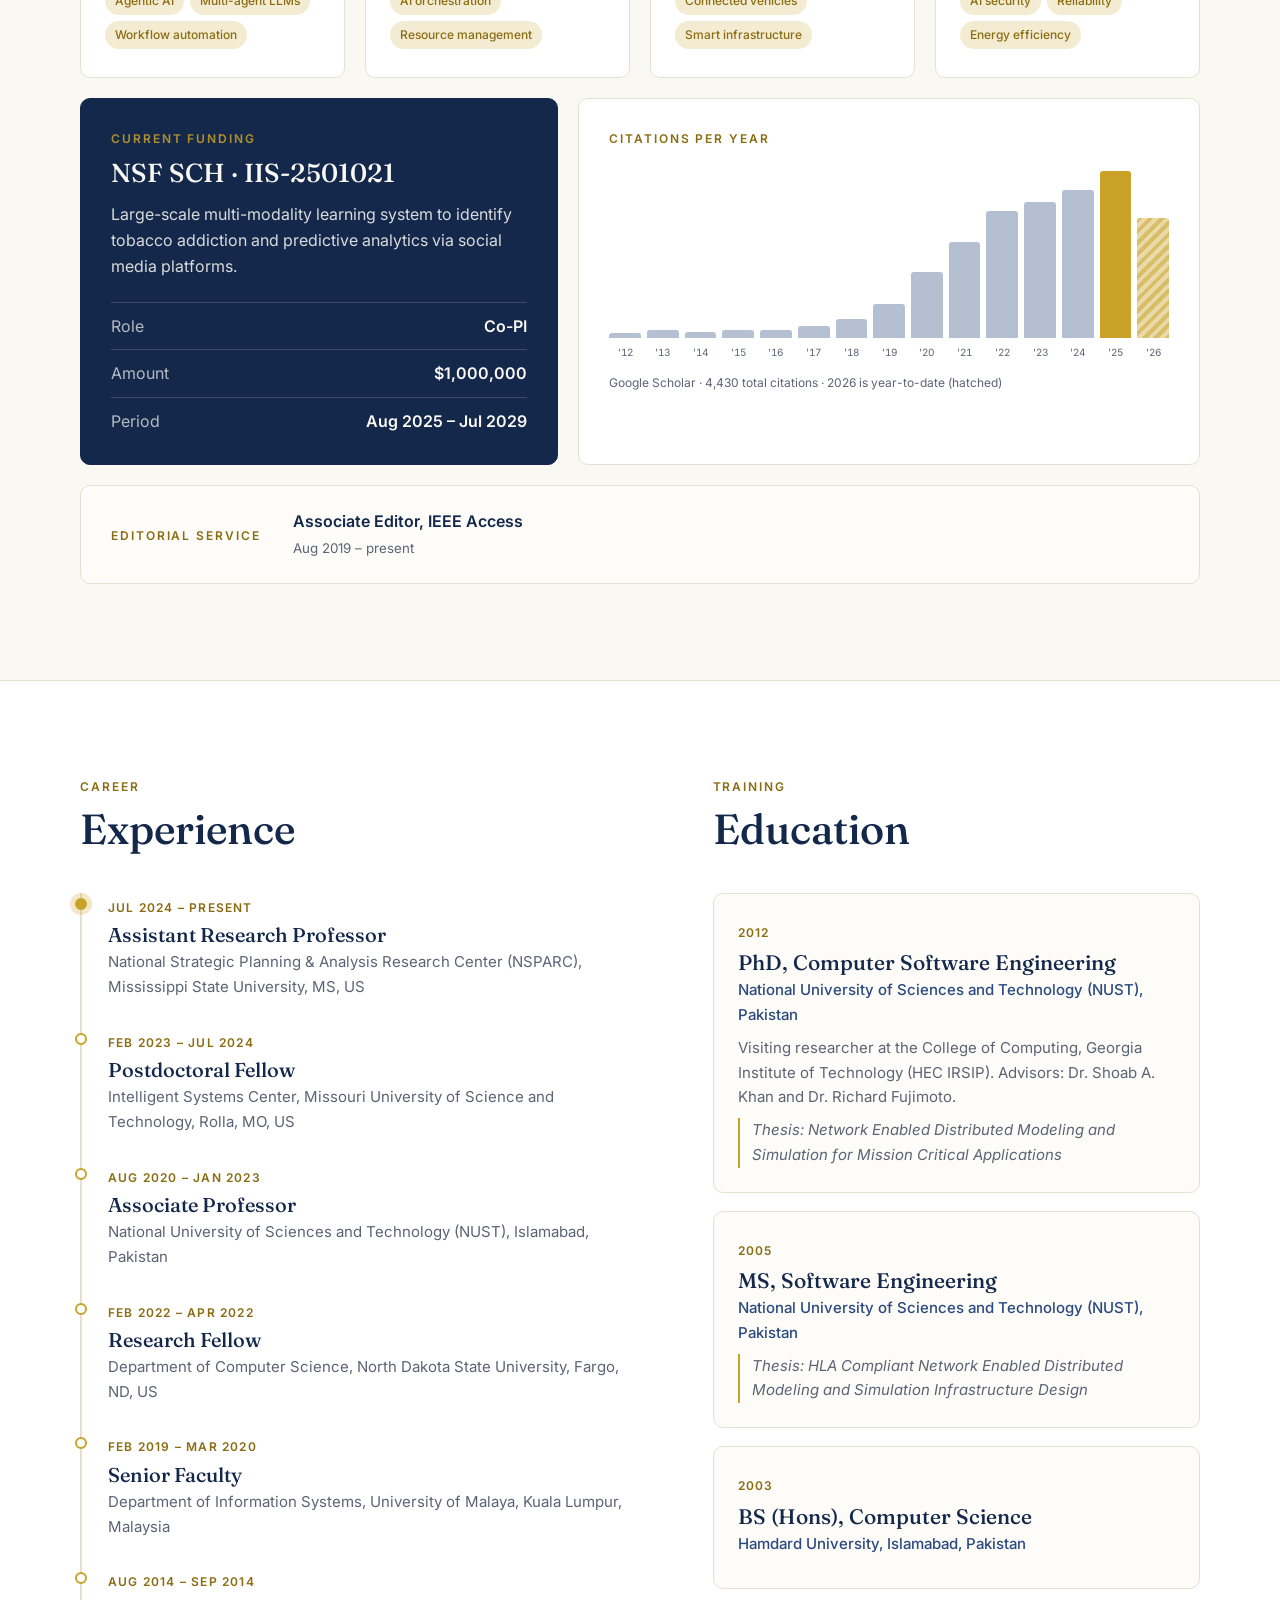
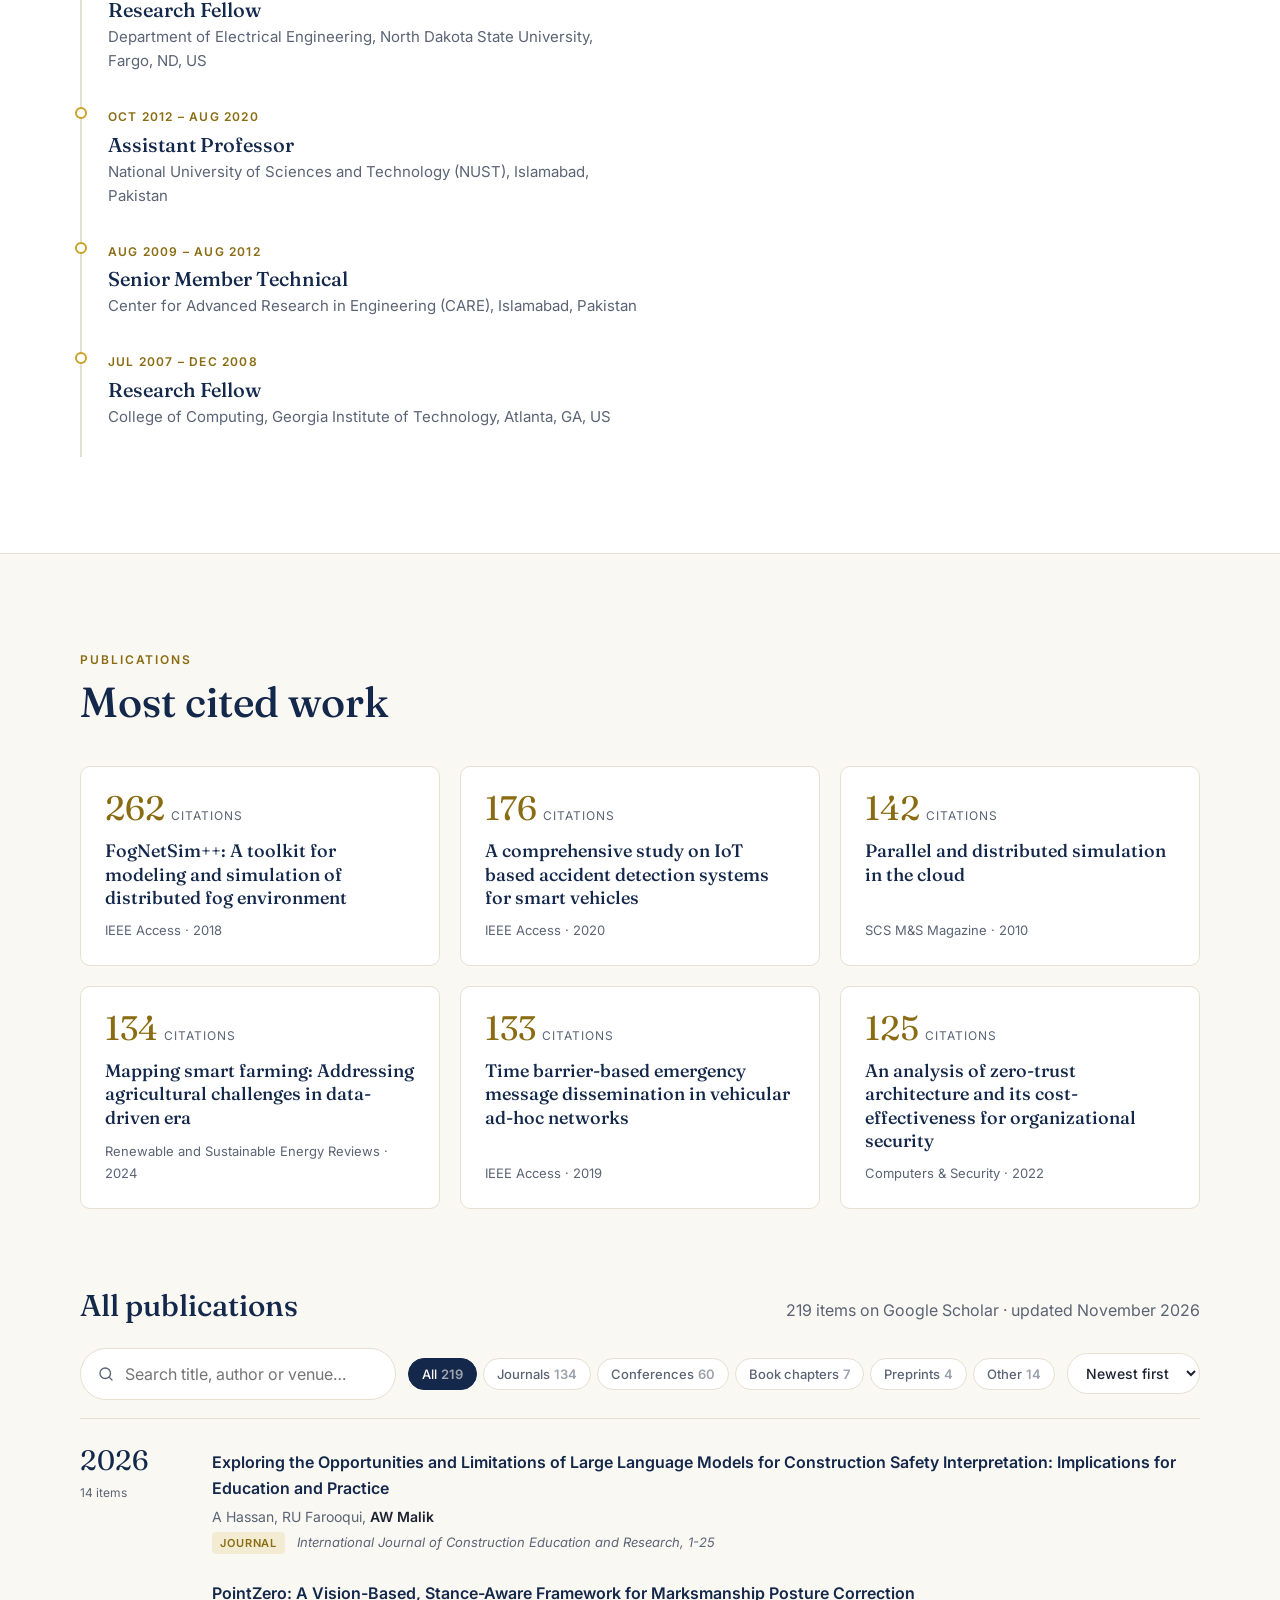
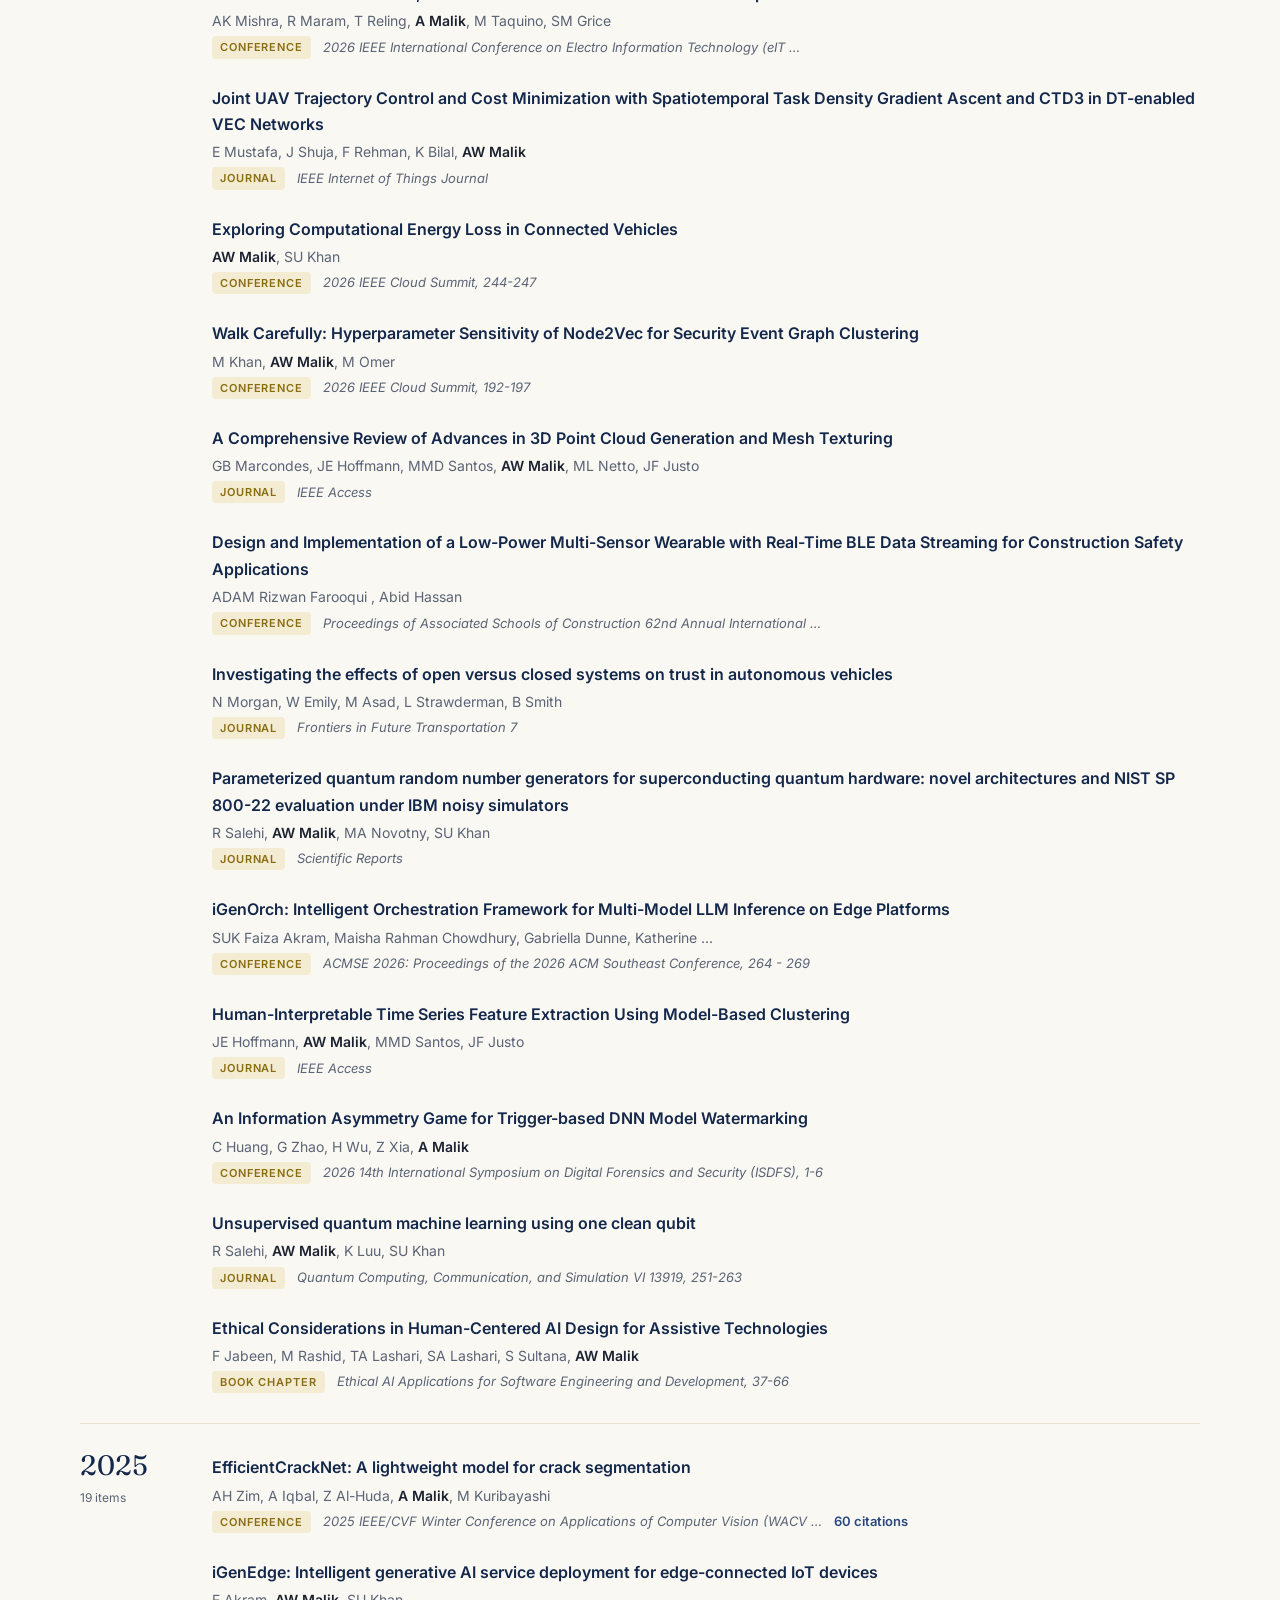
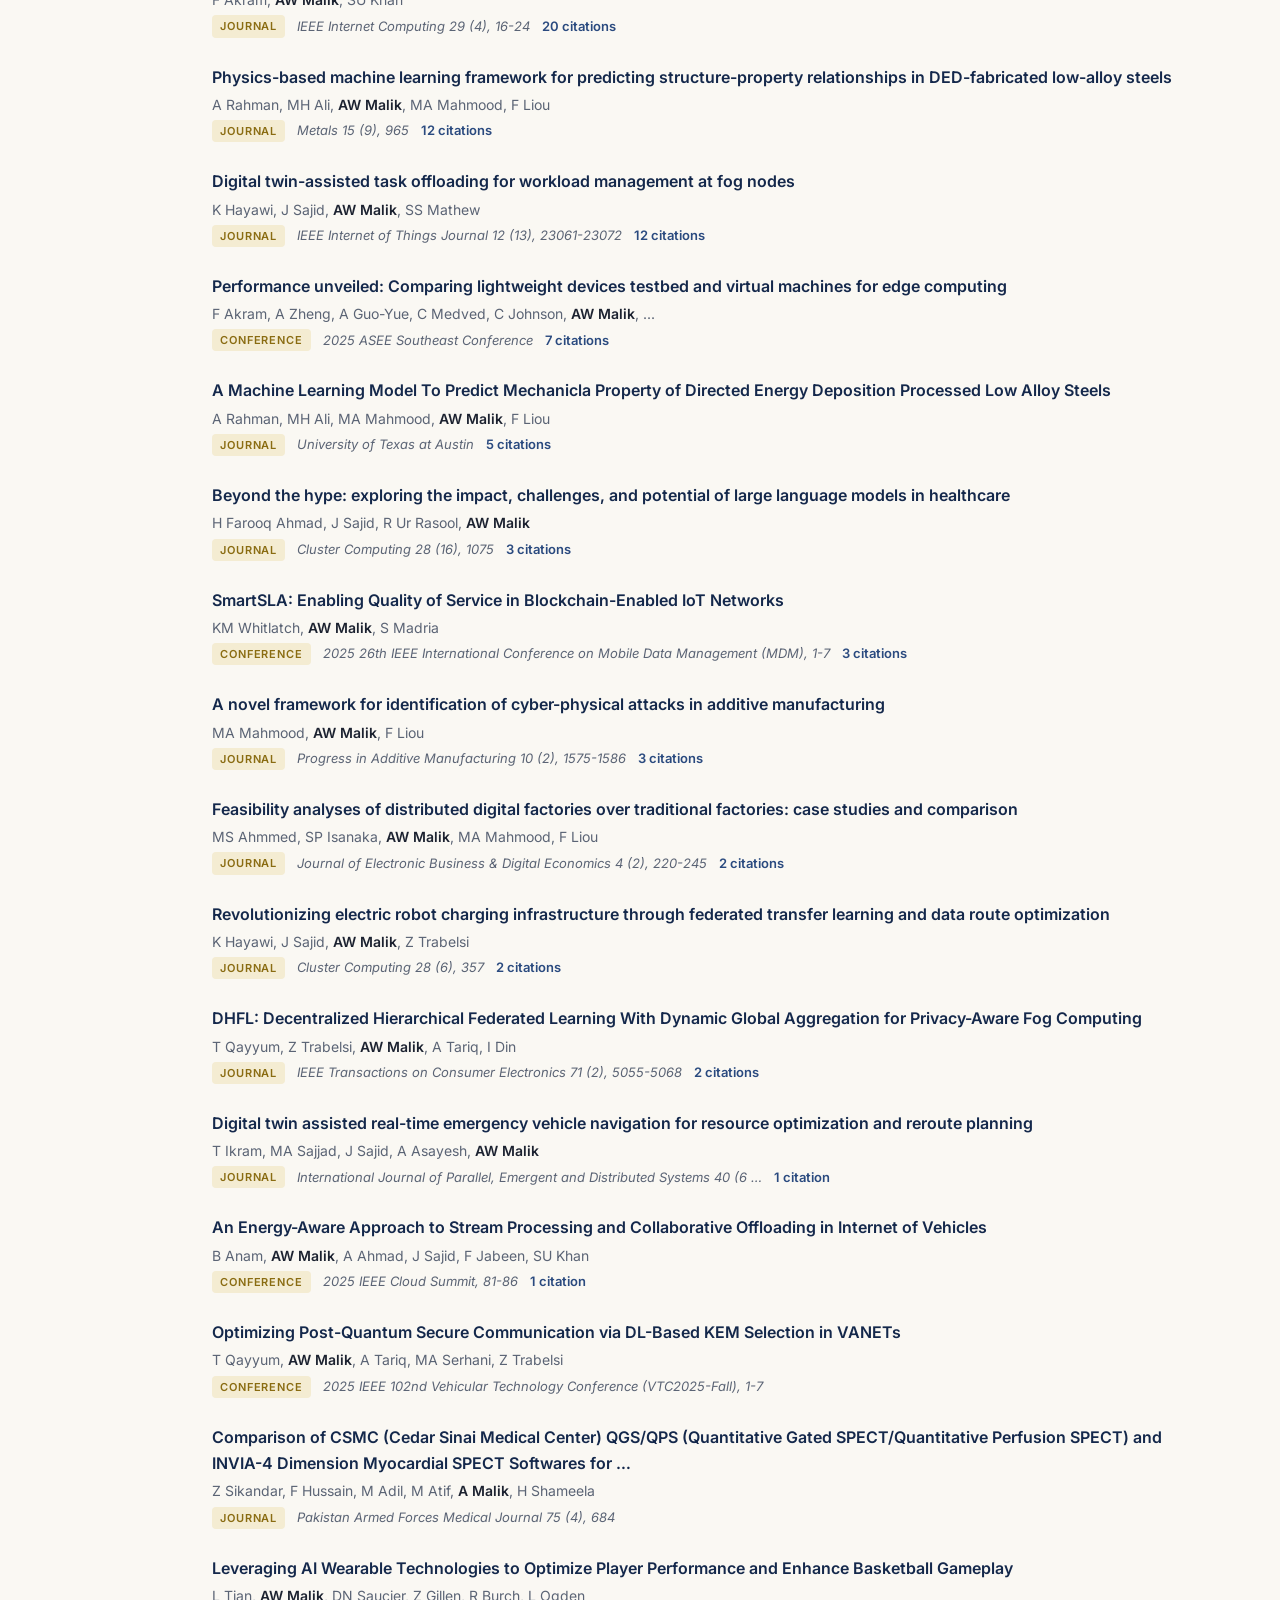
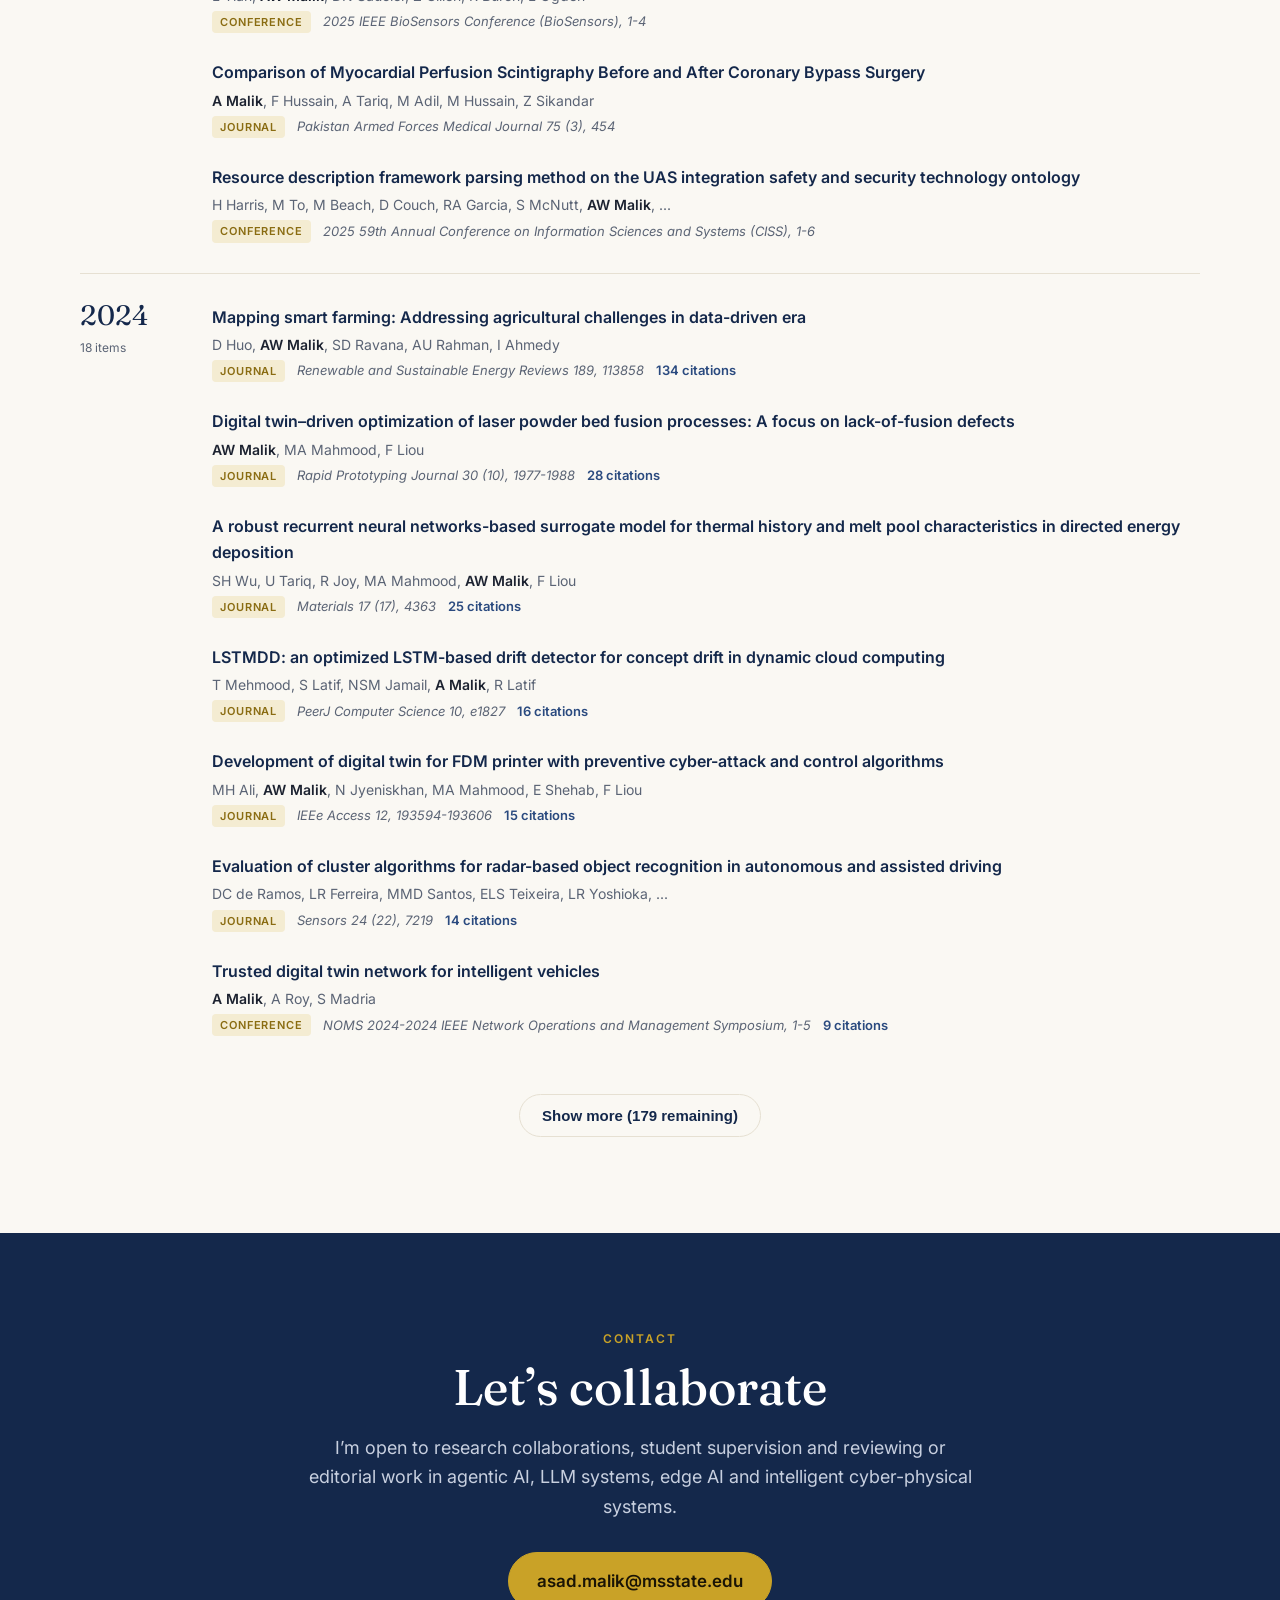
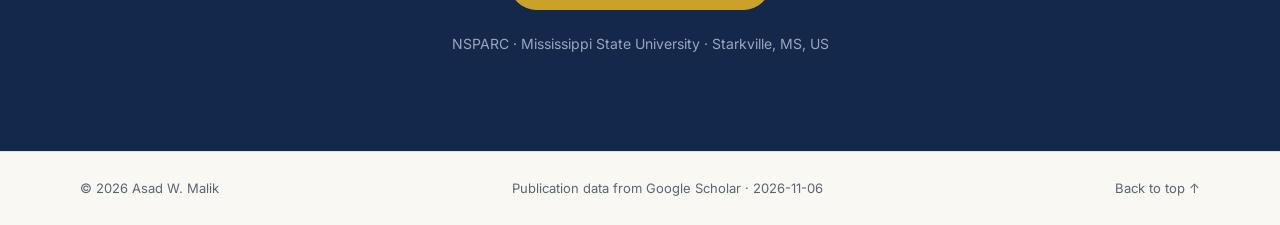
==== commit 5a738149: "Remove CV download Co-Authored-By: Claude Opus 5.5 <noreply@anthropic.com>" ====
--- a/index.html
+++ b/index.html
@@ -39,7 +39,6 @@
           <svg class="i-moon" viewBox="0 0 24 24" aria-hidden="true"><path d="M21 12.8A9 9 0 1 1 11.2 3a7 7 0 0 0 9.8 9.8z"/></svg>
           <svg class="i-sun" viewBox="0 0 24 24" aria-hidden="true"><circle cx="12" cy="12" r="4"/><path d="M12 2v2M12 20v2M4.9 4.9l1.4 1.4M17.7 17.7l1.4 1.4M2 12h2M20 12h2M4.9 19.1l1.4-1.4M17.7 6.3l1.4-1.4"/></svg>
         </button>
-        <a class="btn btn-small" href="assets/cv/Asad_Malik_CV.pdf" target="_blank" rel="noopener">CV</a>
         <button class="icon-btn menu-btn" id="menuBtn" aria-label="Open menu" aria-expanded="false" aria-controls="navLinks">
           <svg viewBox="0 0 24 24" aria-hidden="true"><path d="M4 7h16M4 12h16M4 17h16"/></svg>
         </button>
@@ -76,8 +75,6 @@
               <svg viewBox="0 0 24 24" aria-hidden="true"><path d="M12 3 1 9l11 6 9-4.9V17h2V9z"/><path d="M5 13v4c2 2 4.5 3 7 3s5-1 7-3v-4"/></svg>Google Scholar</a>
             <a href="https://www.linkedin.com/in/asadwaqarmalik/" target="_blank" rel="noopener" class="pill">
               <svg viewBox="0 0 24 24" aria-hidden="true"><rect x="3" y="3" width="18" height="18" rx="3"/><path d="M8 10v7M8 7v.01M12 17v-4a2 2 0 0 1 4 0v4M12 10v7"/></svg>LinkedIn</a>
-            <a href="assets/cv/Asad_Malik_CV.pdf" target="_blank" rel="noopener" class="pill pill-solid">
-              <svg viewBox="0 0 24 24" aria-hidden="true"><path d="M12 3v12m0 0-4-4m4 4 4-4M5 21h14"/></svg>Download CV</a>
           </div>
         </div>
       </div>
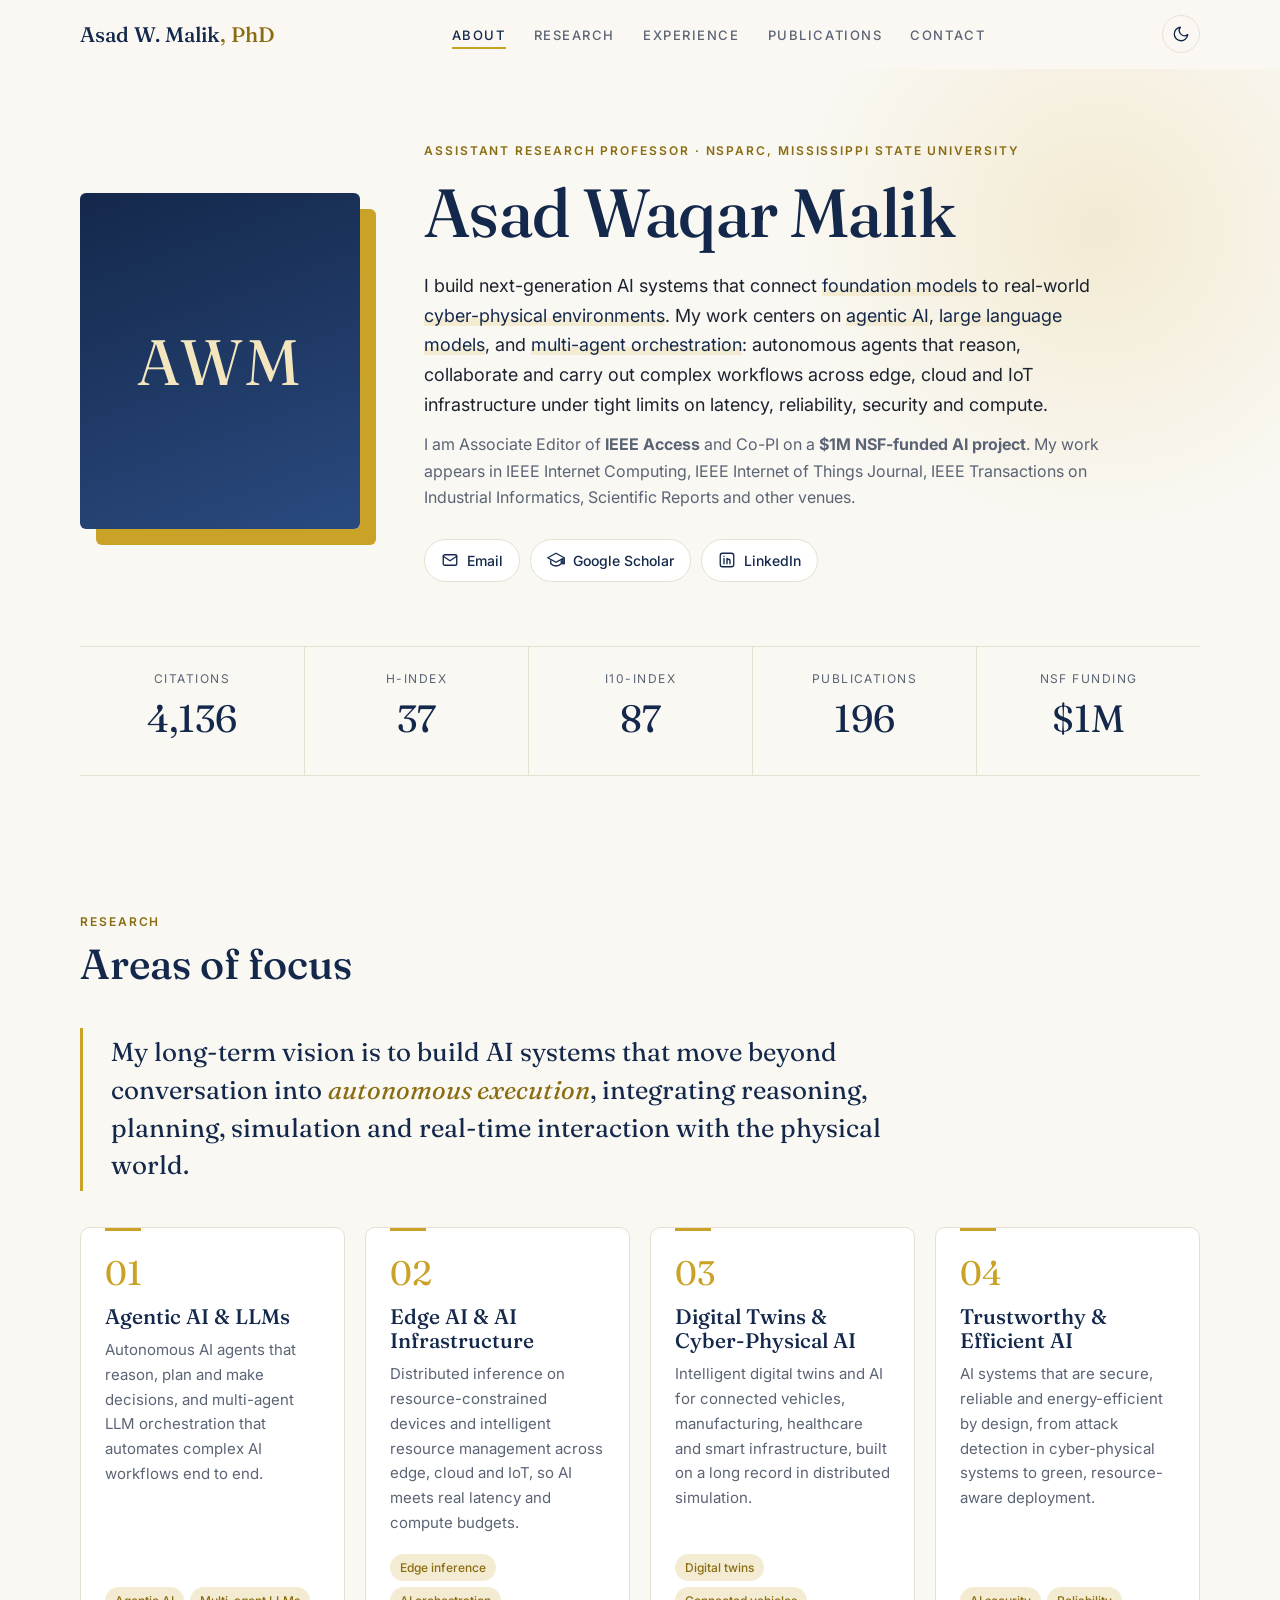
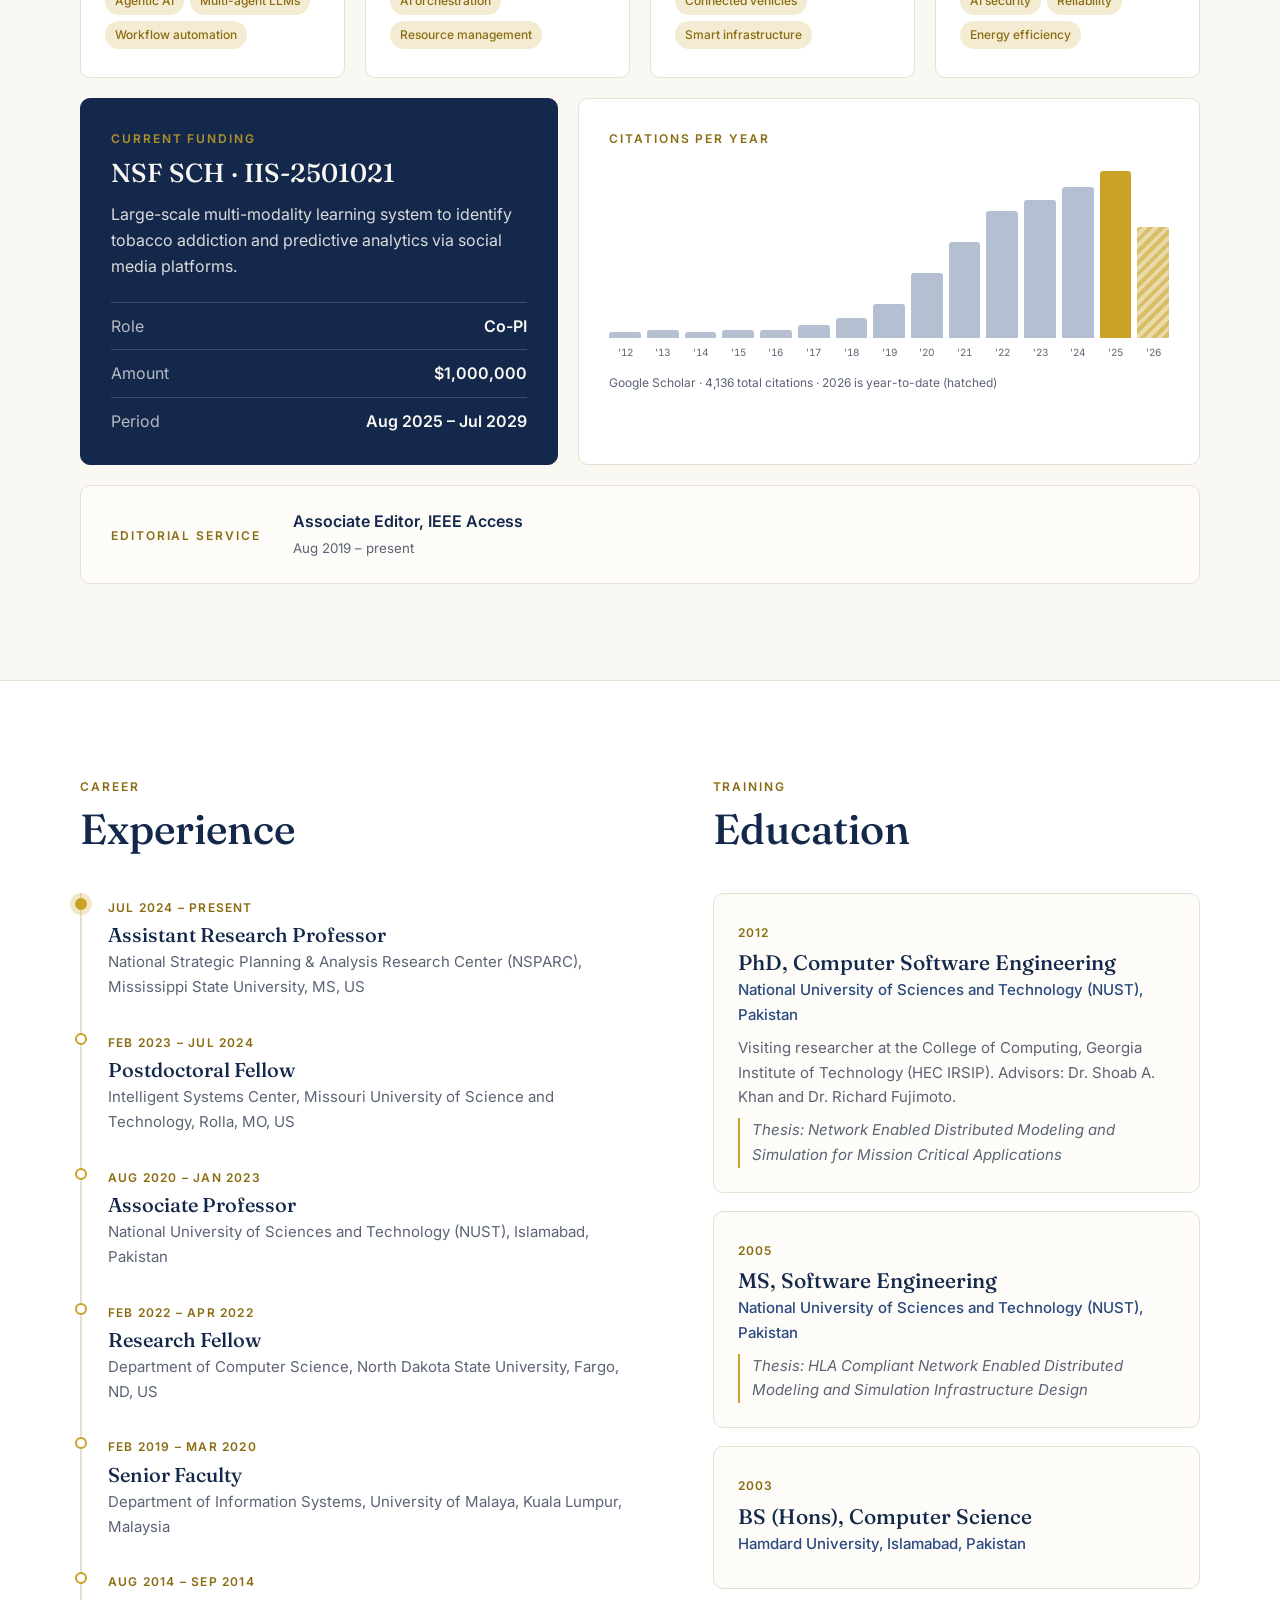
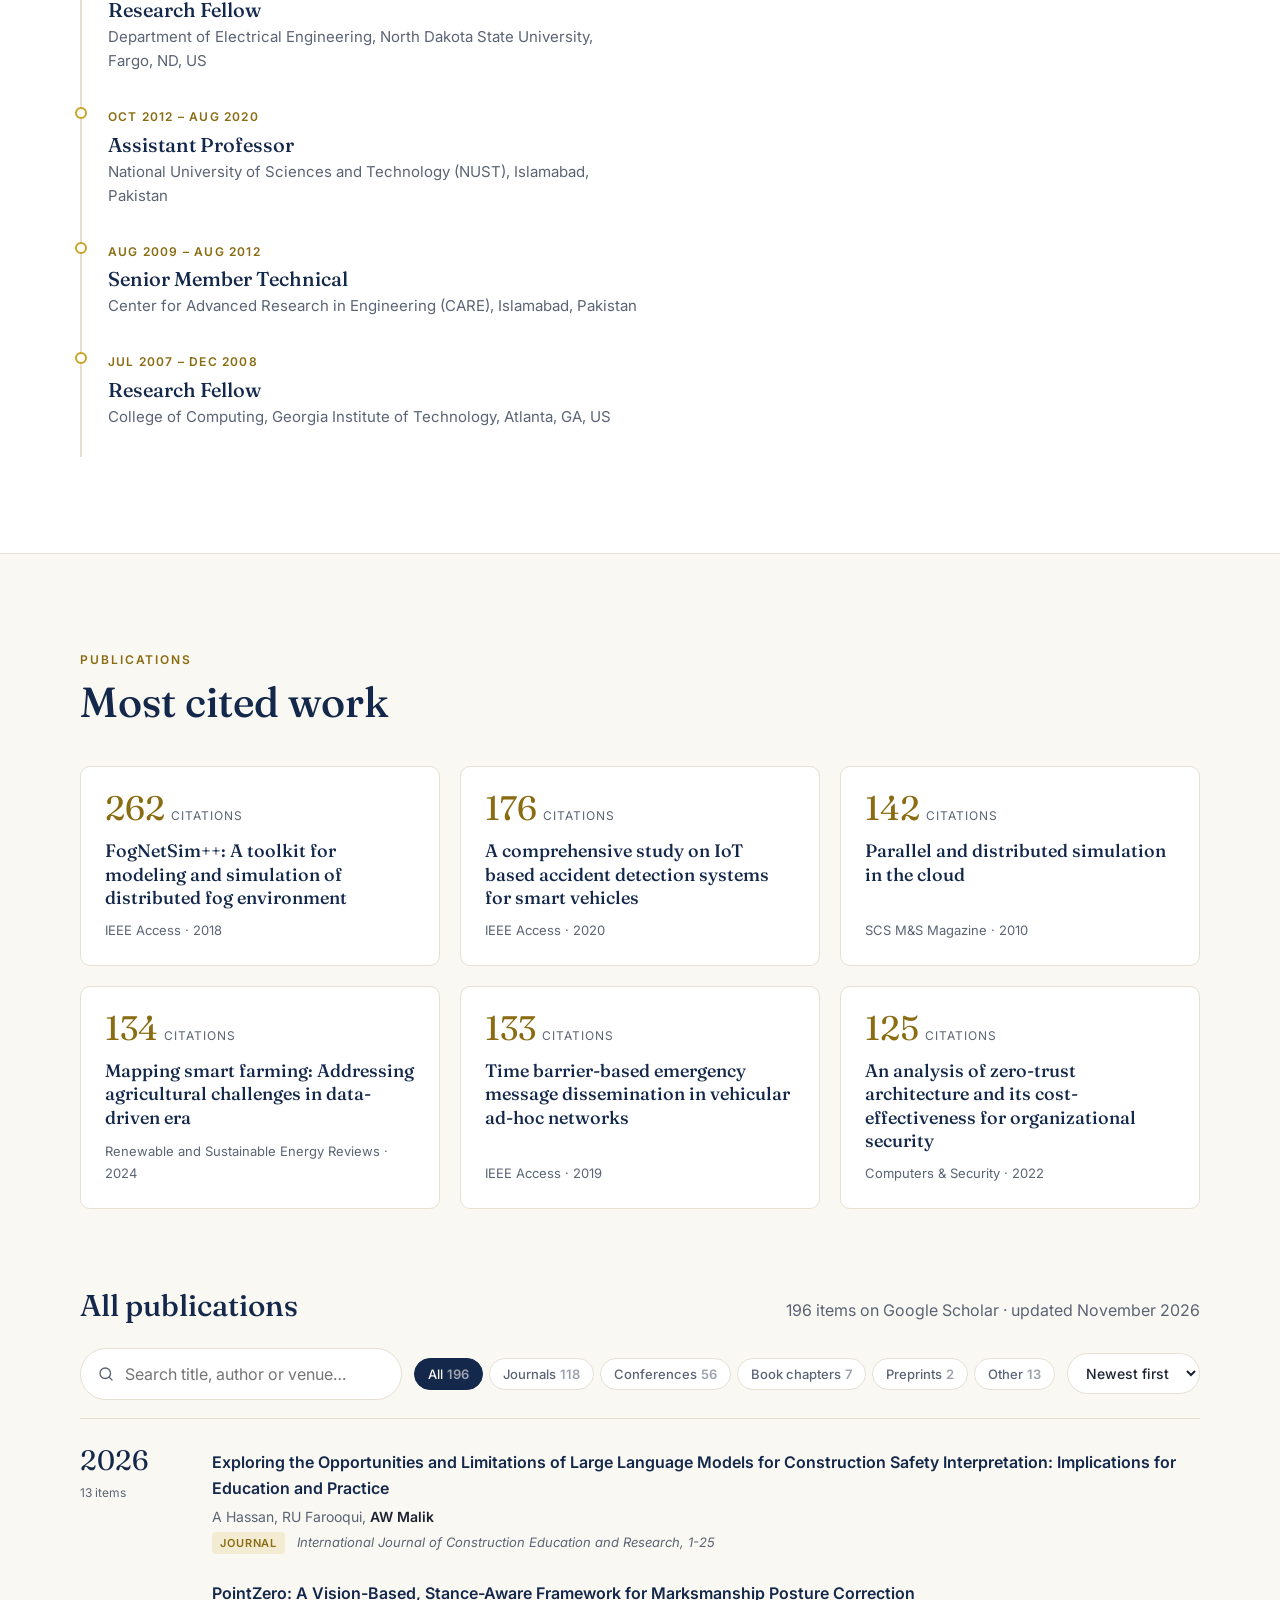
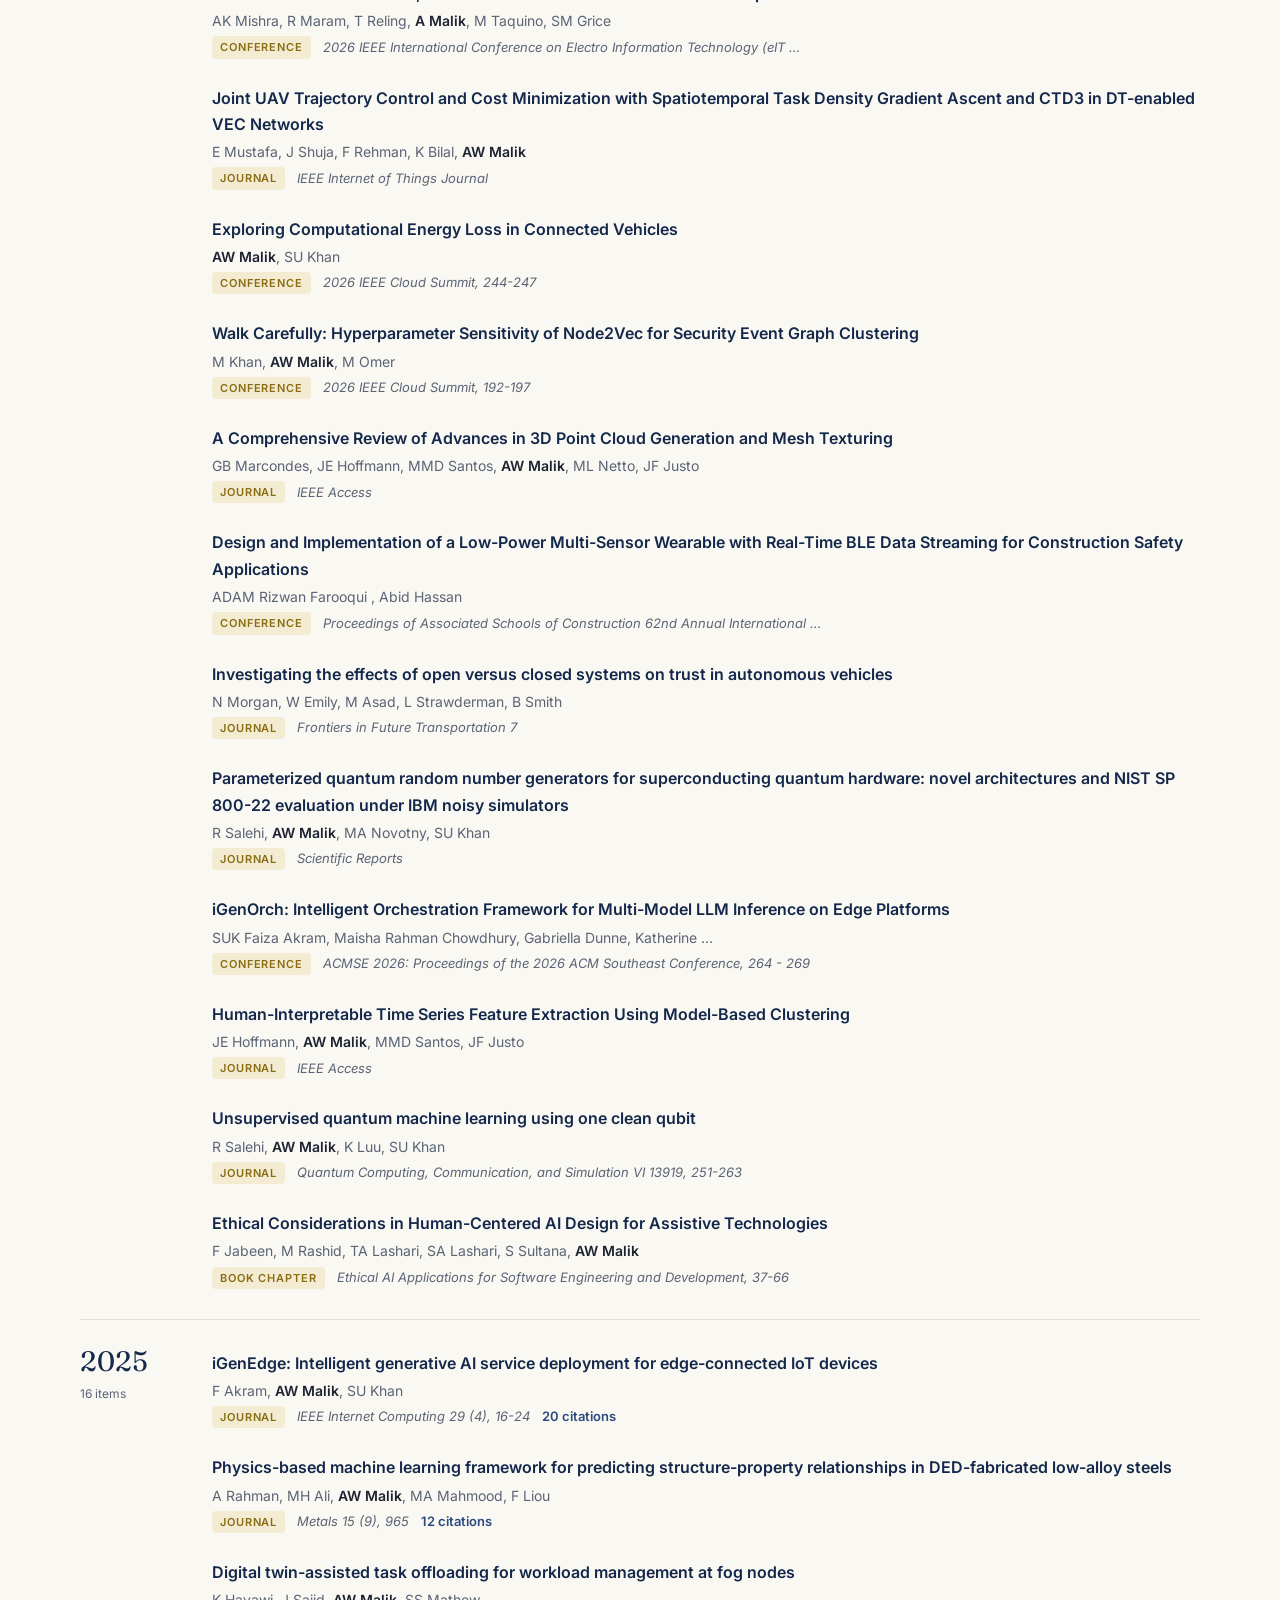
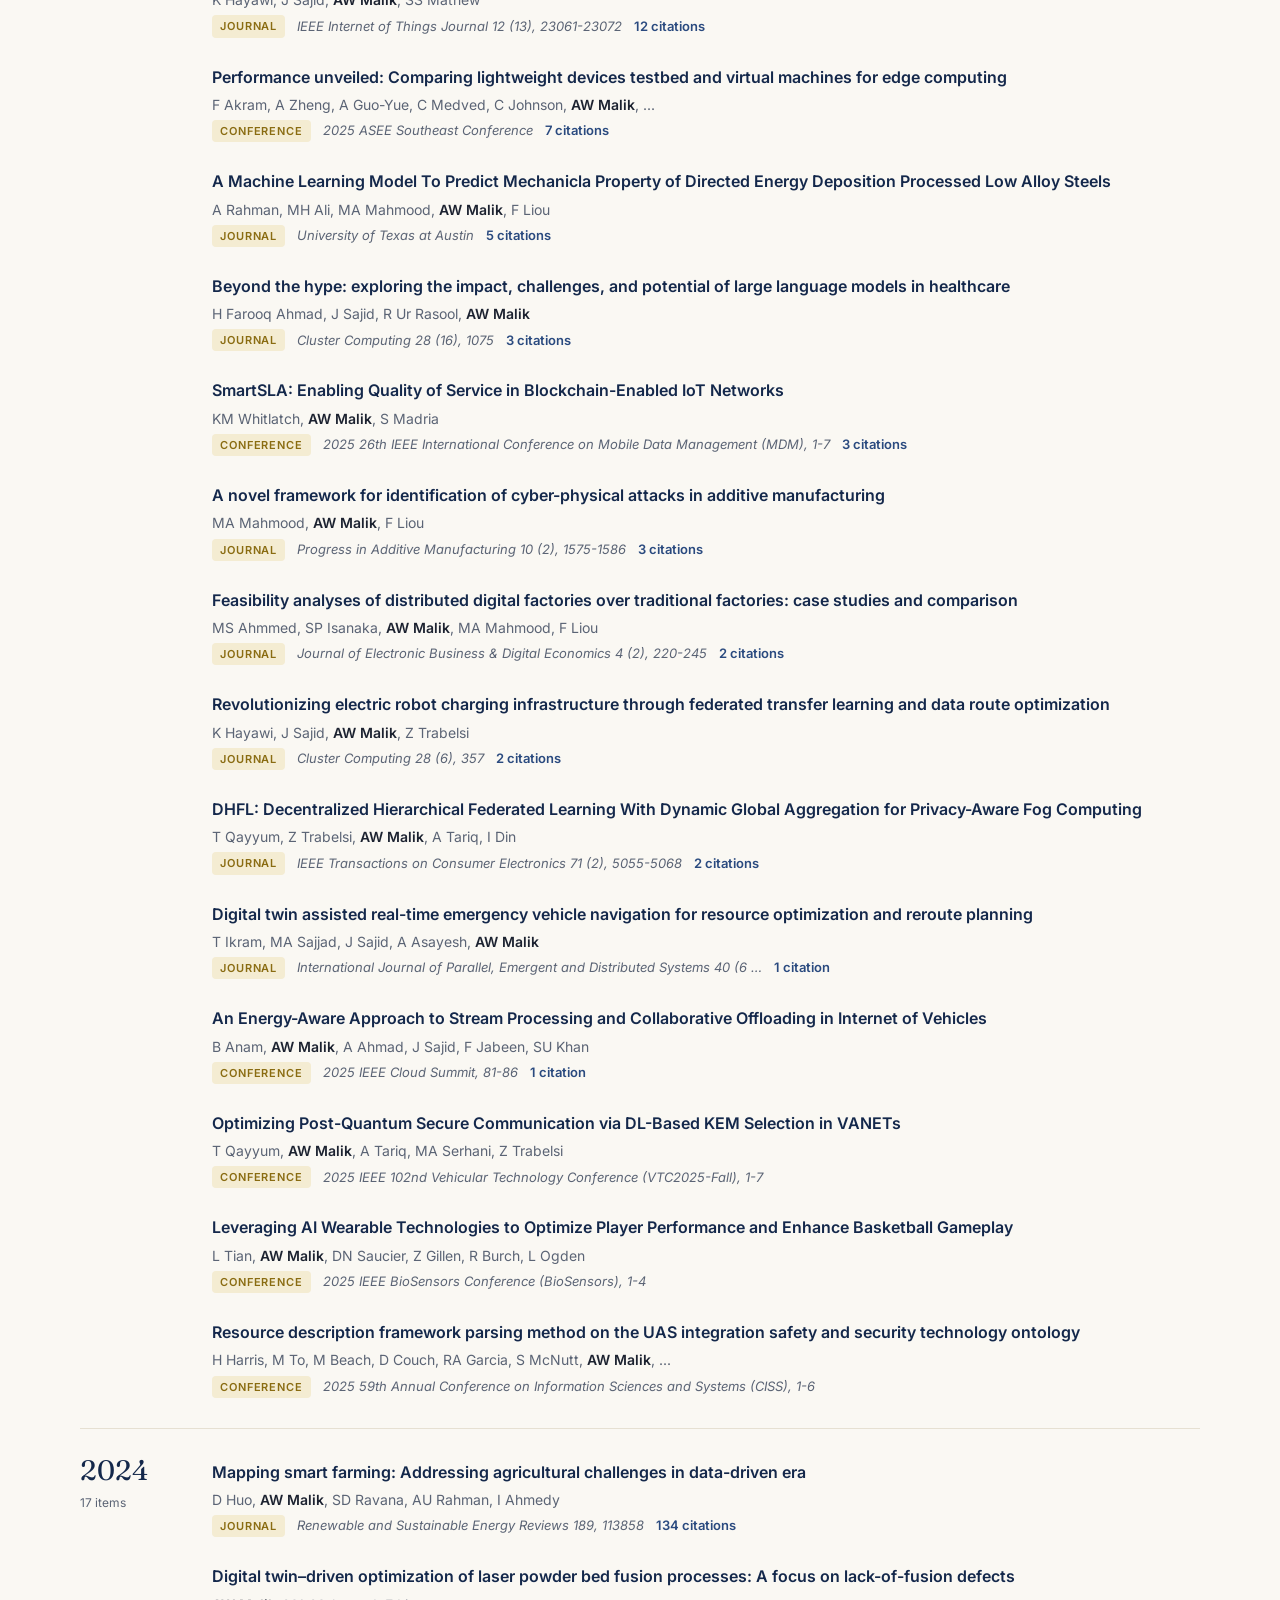
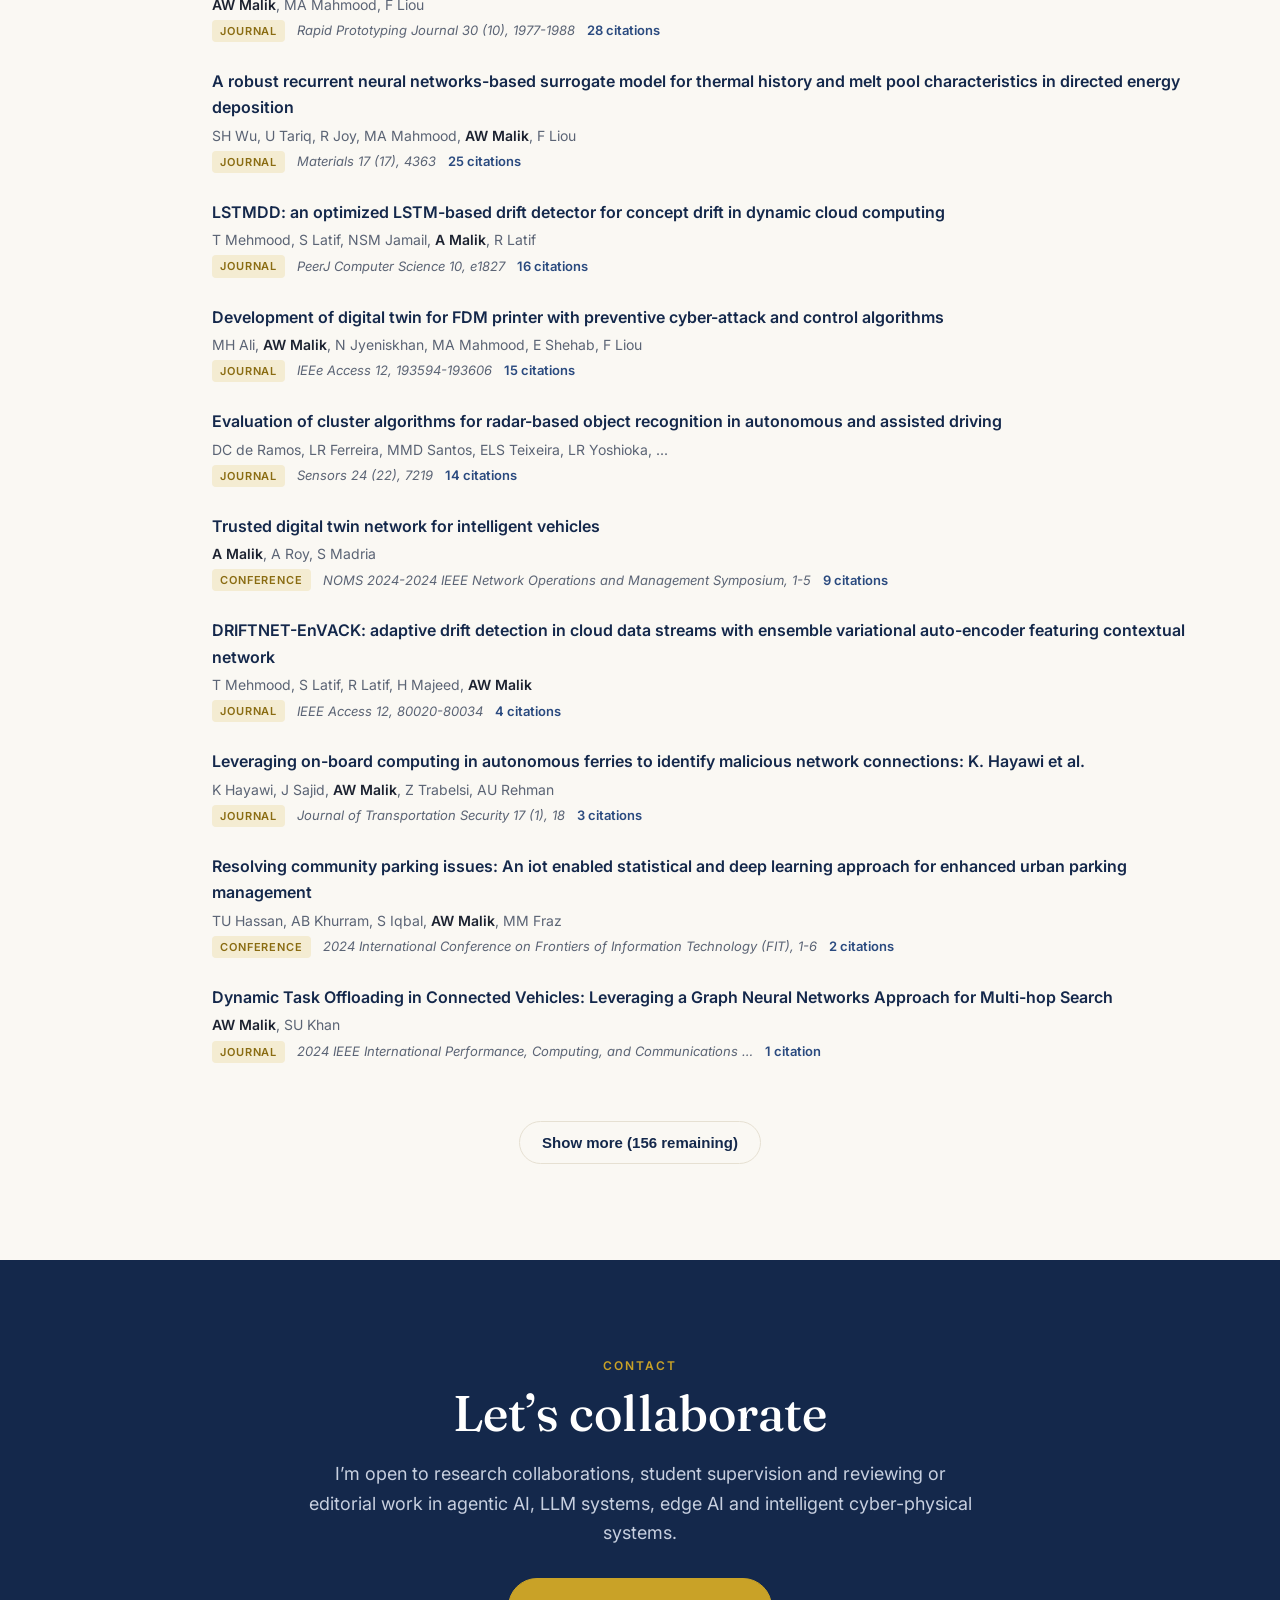
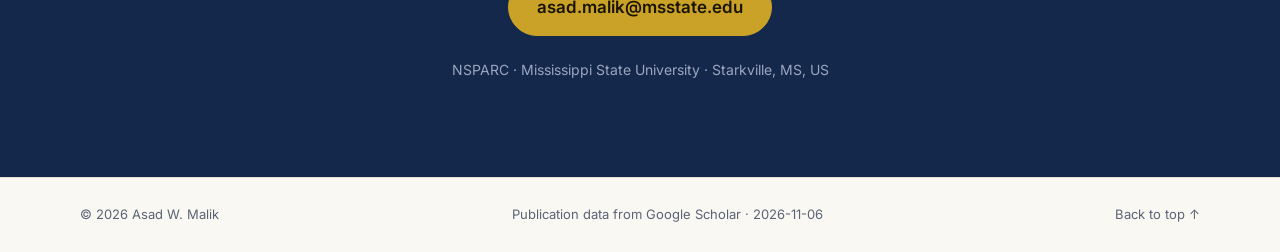
==== commit bfd608b6: "Refresh publications after Scholar profile cleanup Co-Authored-By: Claude Opus 5.5 <noreply@anthropi" ====
--- a/index.html
+++ b/index.html
@@ -80,10 +80,10 @@
       </div>
       <div class="wrap">
         <dl class="stats reveal">
-          <div><dt>Citations</dt><dd data-count="citations">4,430</dd></div>
-          <div><dt>h-index</dt><dd data-count="hIndex">39</dd></div>
-          <div><dt>i10-index</dt><dd data-count="i10Index">95</dd></div>
-          <div><dt>Publications</dt><dd data-count="count">219</dd></div>
+          <div><dt>Citations</dt><dd data-count="citations">4,136</dd></div>
+          <div><dt>h-index</dt><dd data-count="hIndex">37</dd></div>
+          <div><dt>i10-index</dt><dd data-count="i10Index">87</dd></div>
+          <div><dt>Publications</dt><dd data-count="count">196</dd></div>
           <div><dt>NSF funding</dt><dd>$1M</dd></div>
         </dl>
       </div>
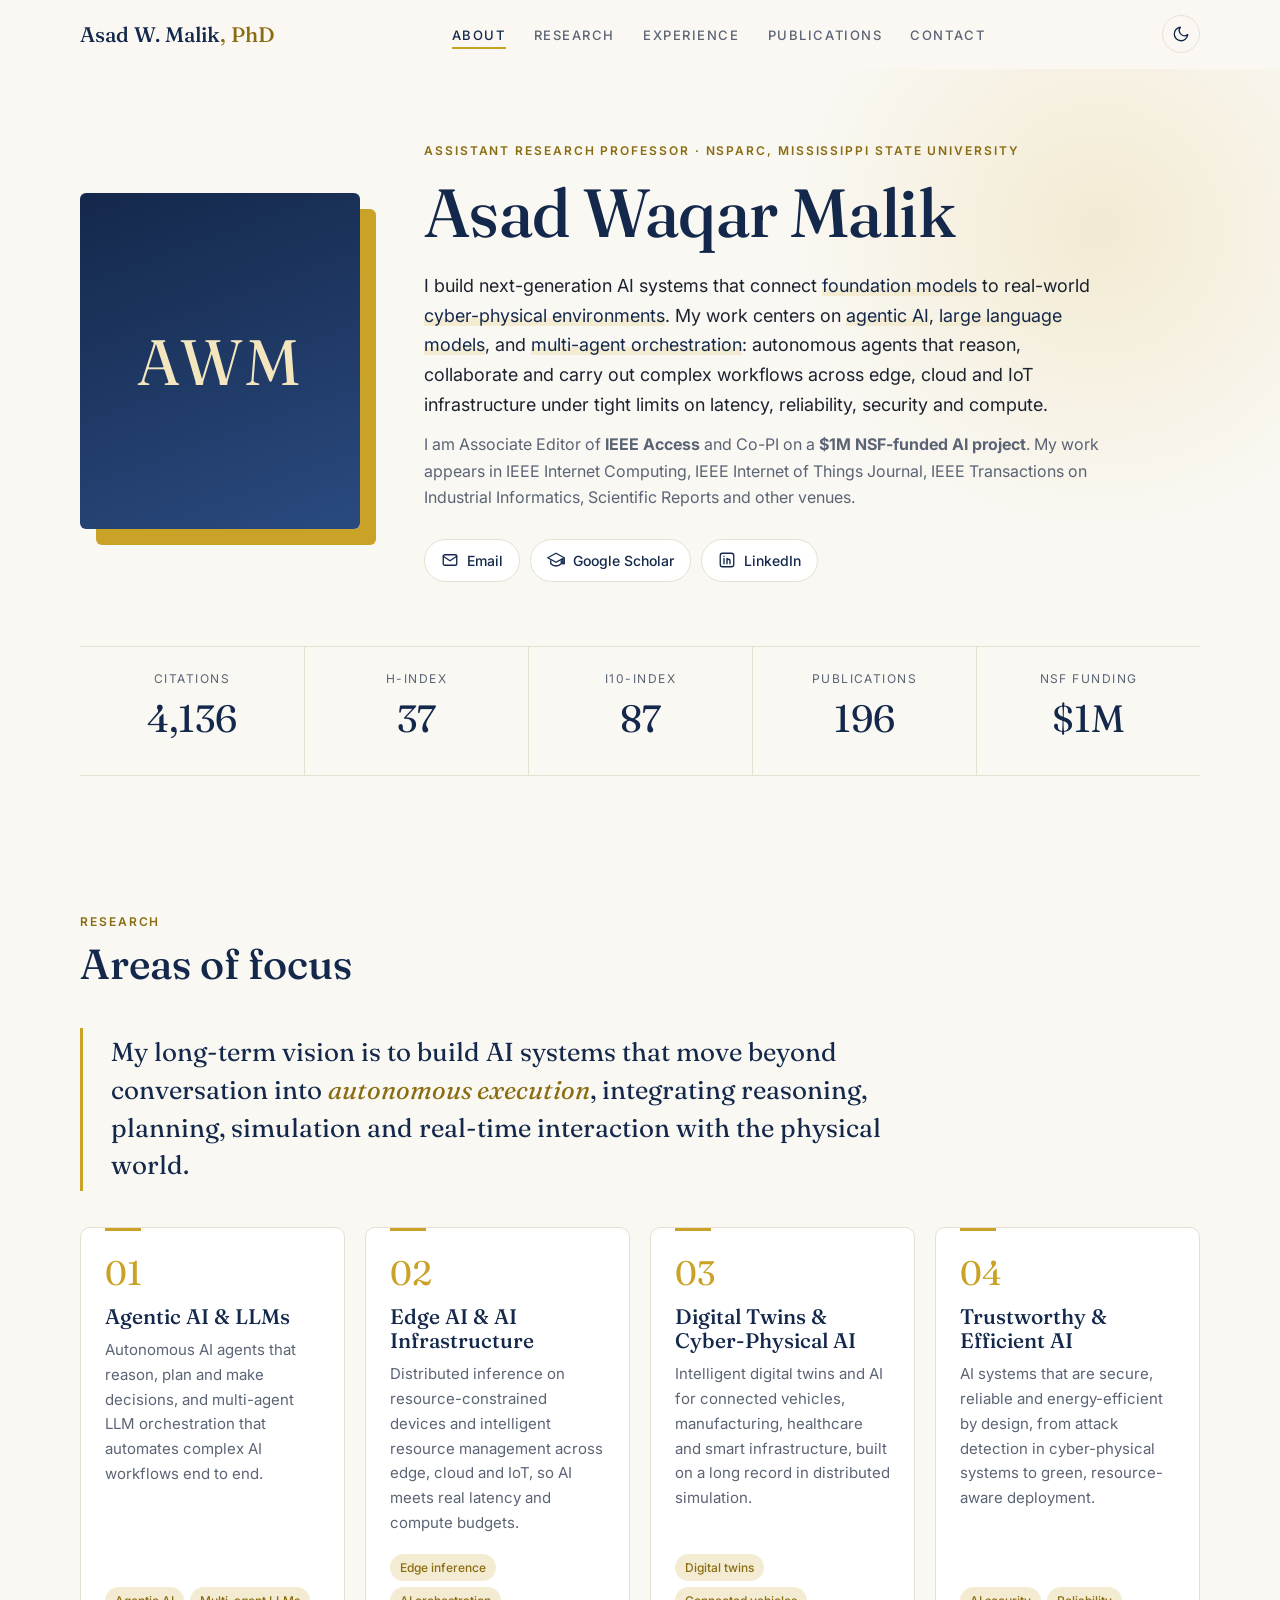
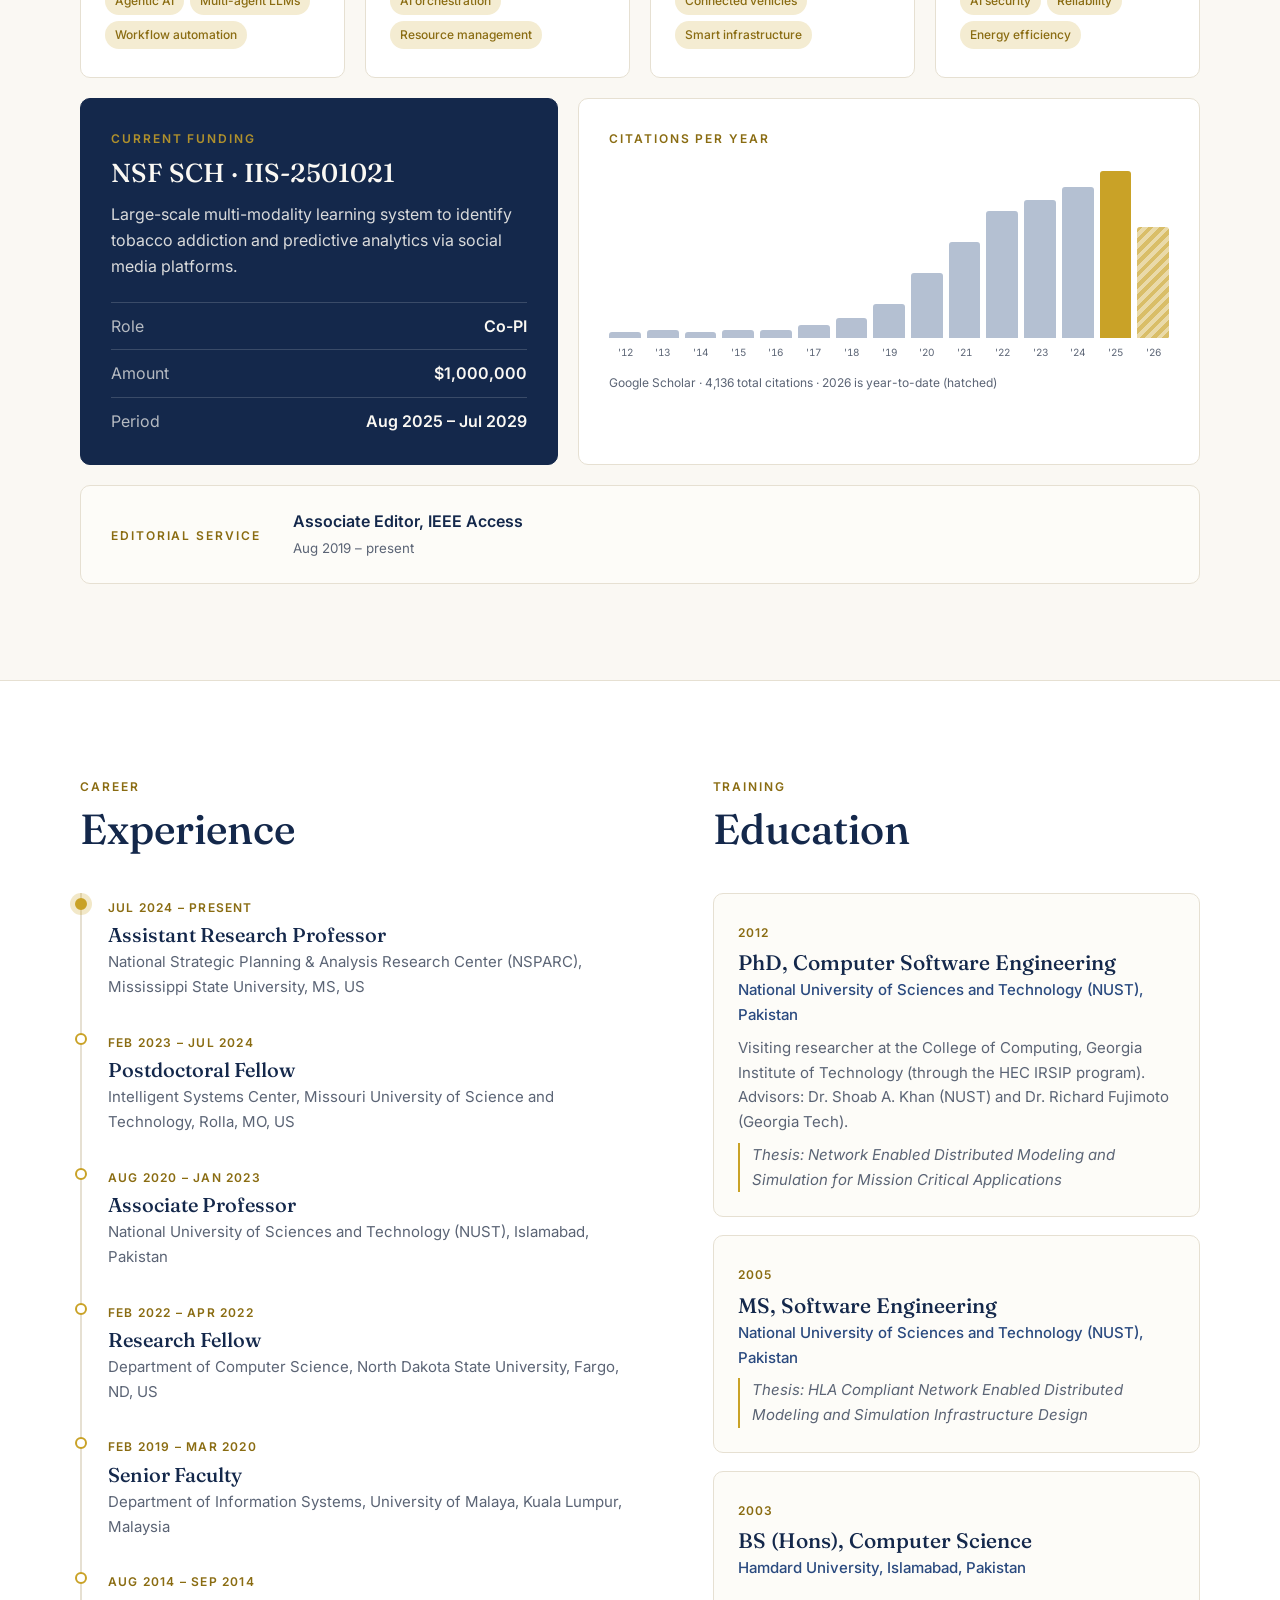
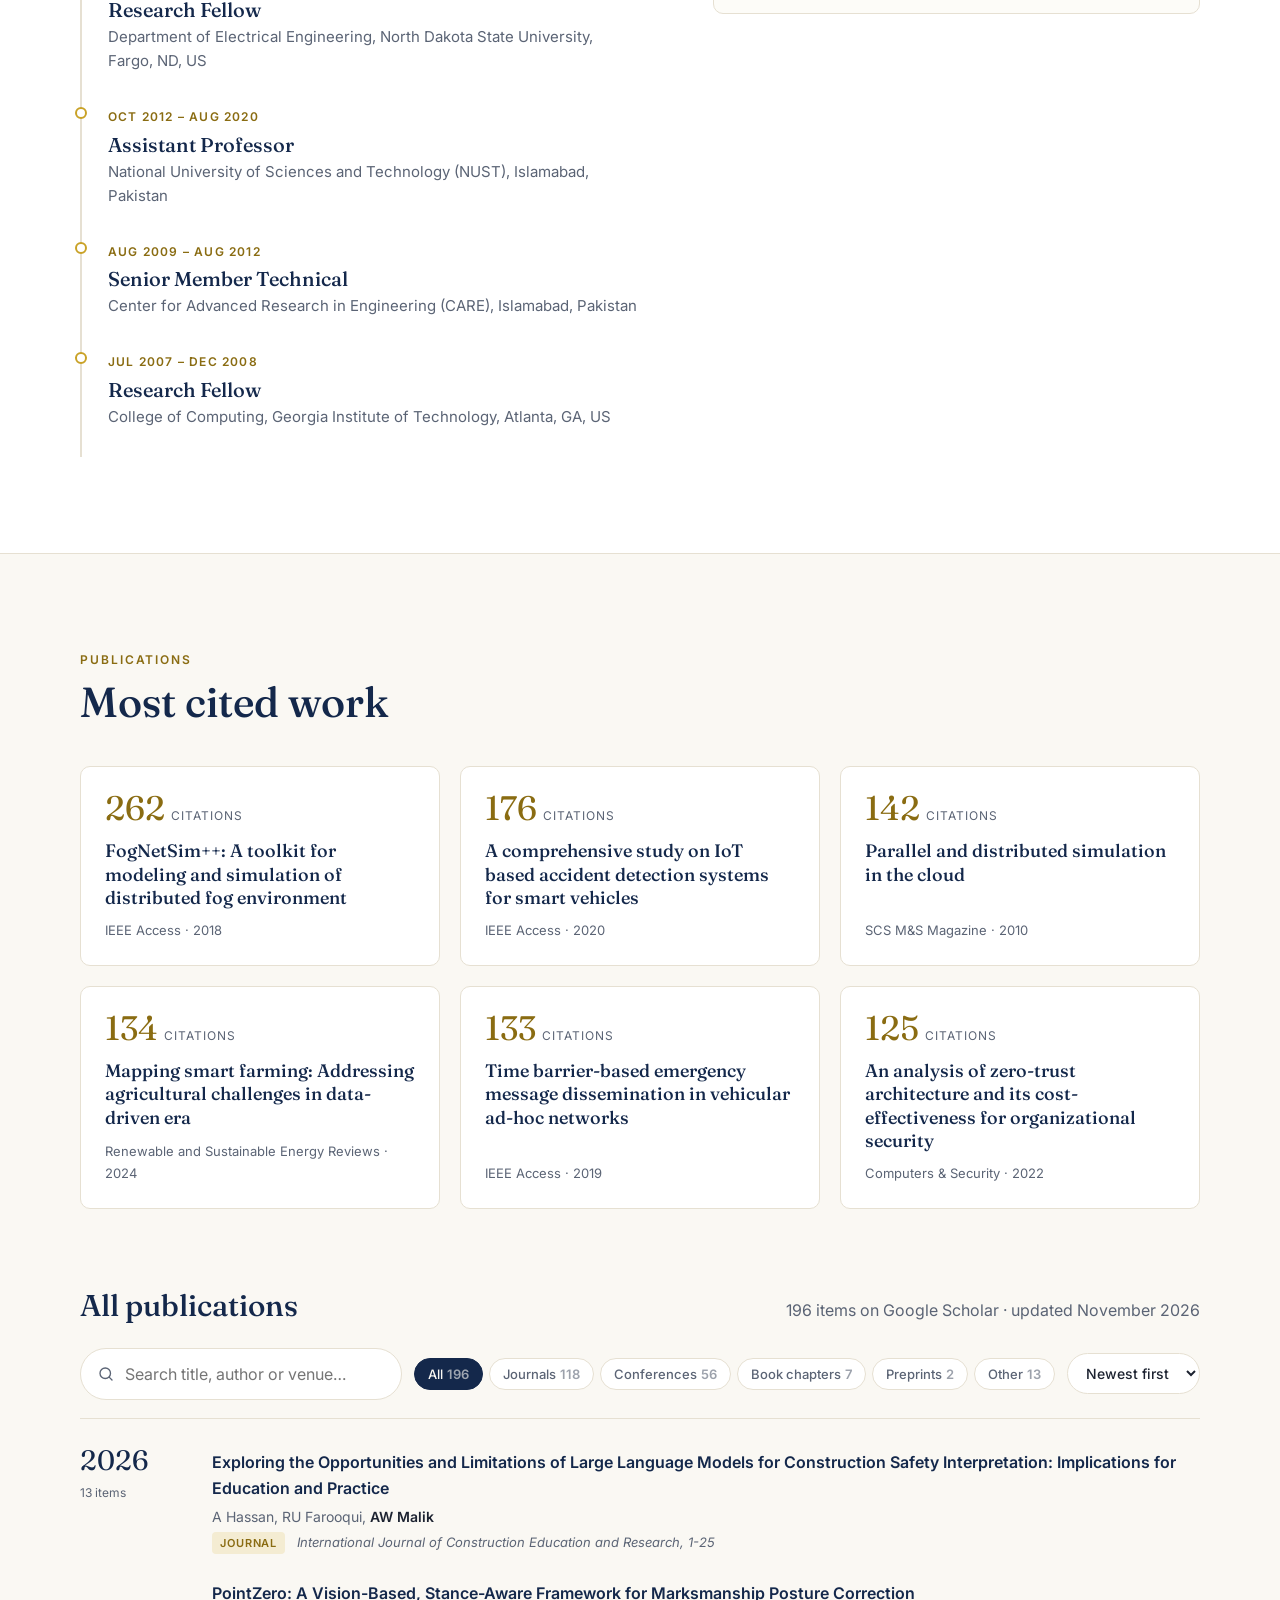
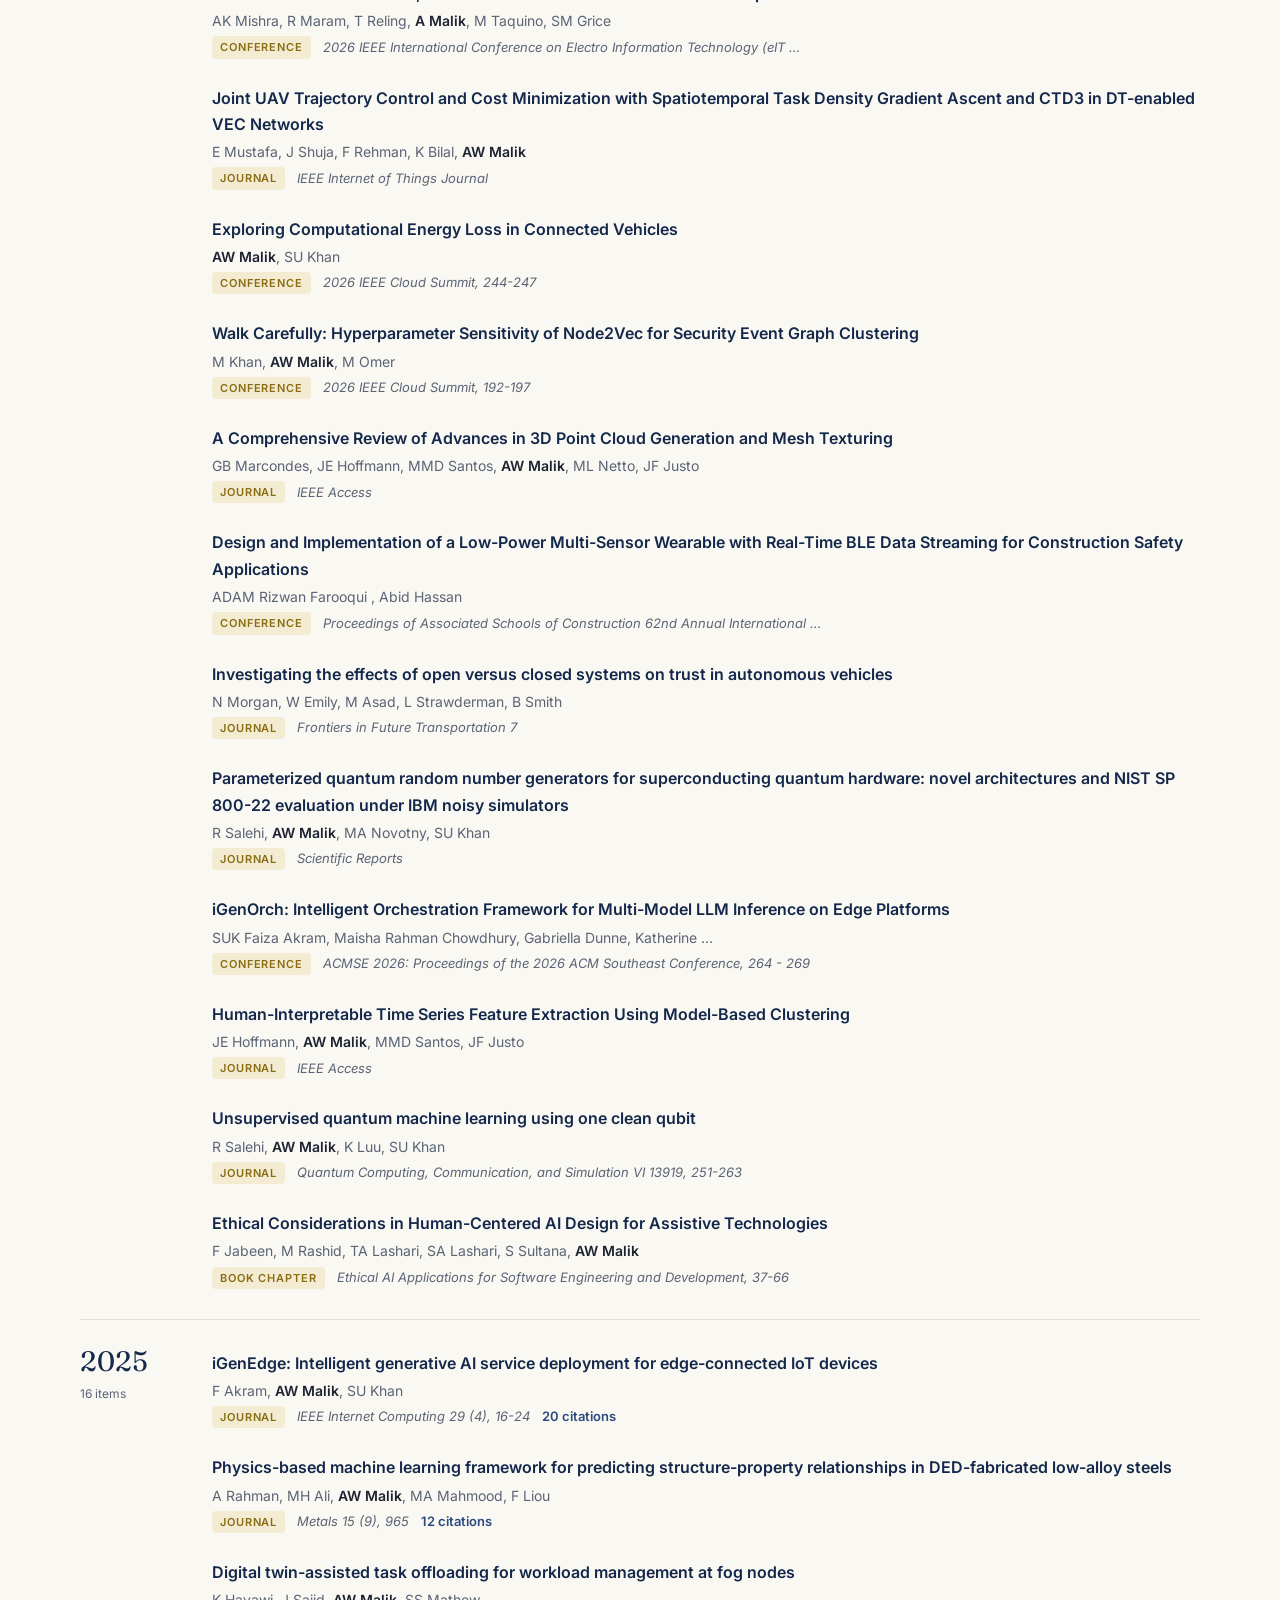
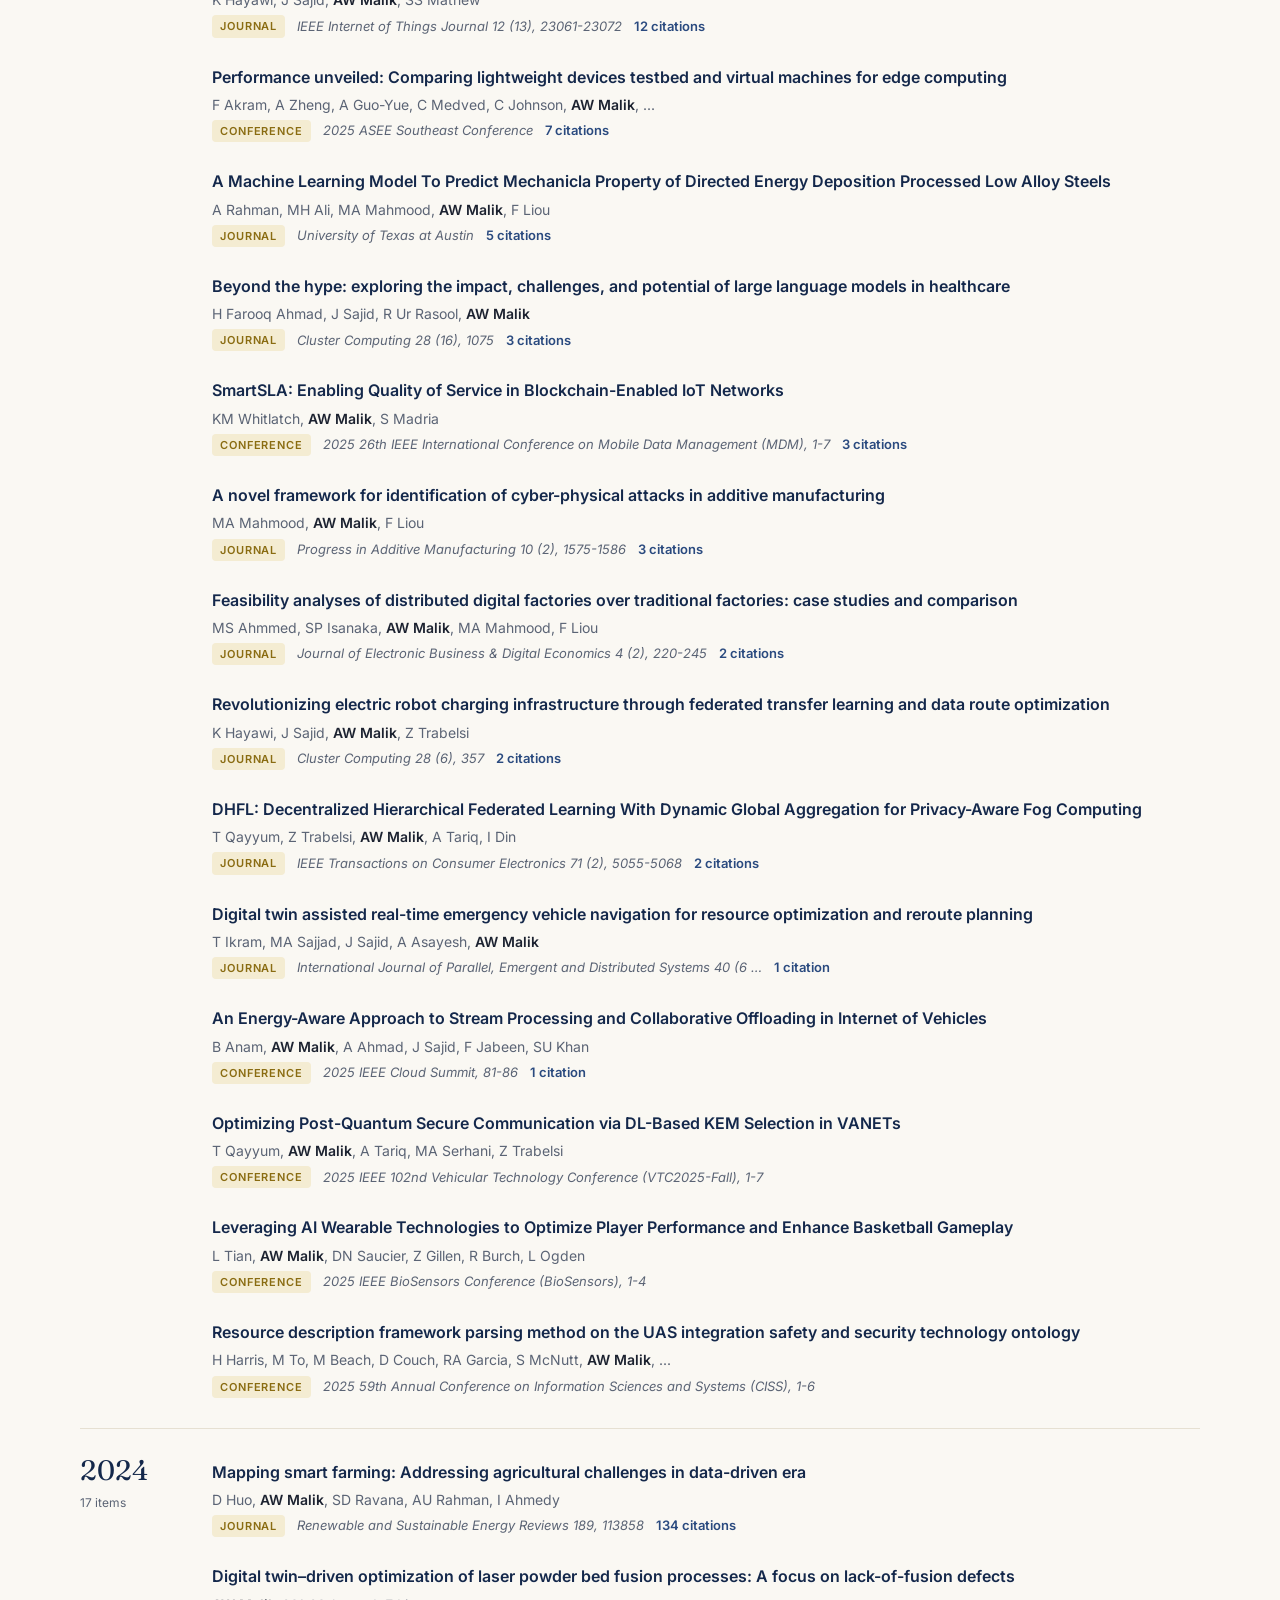
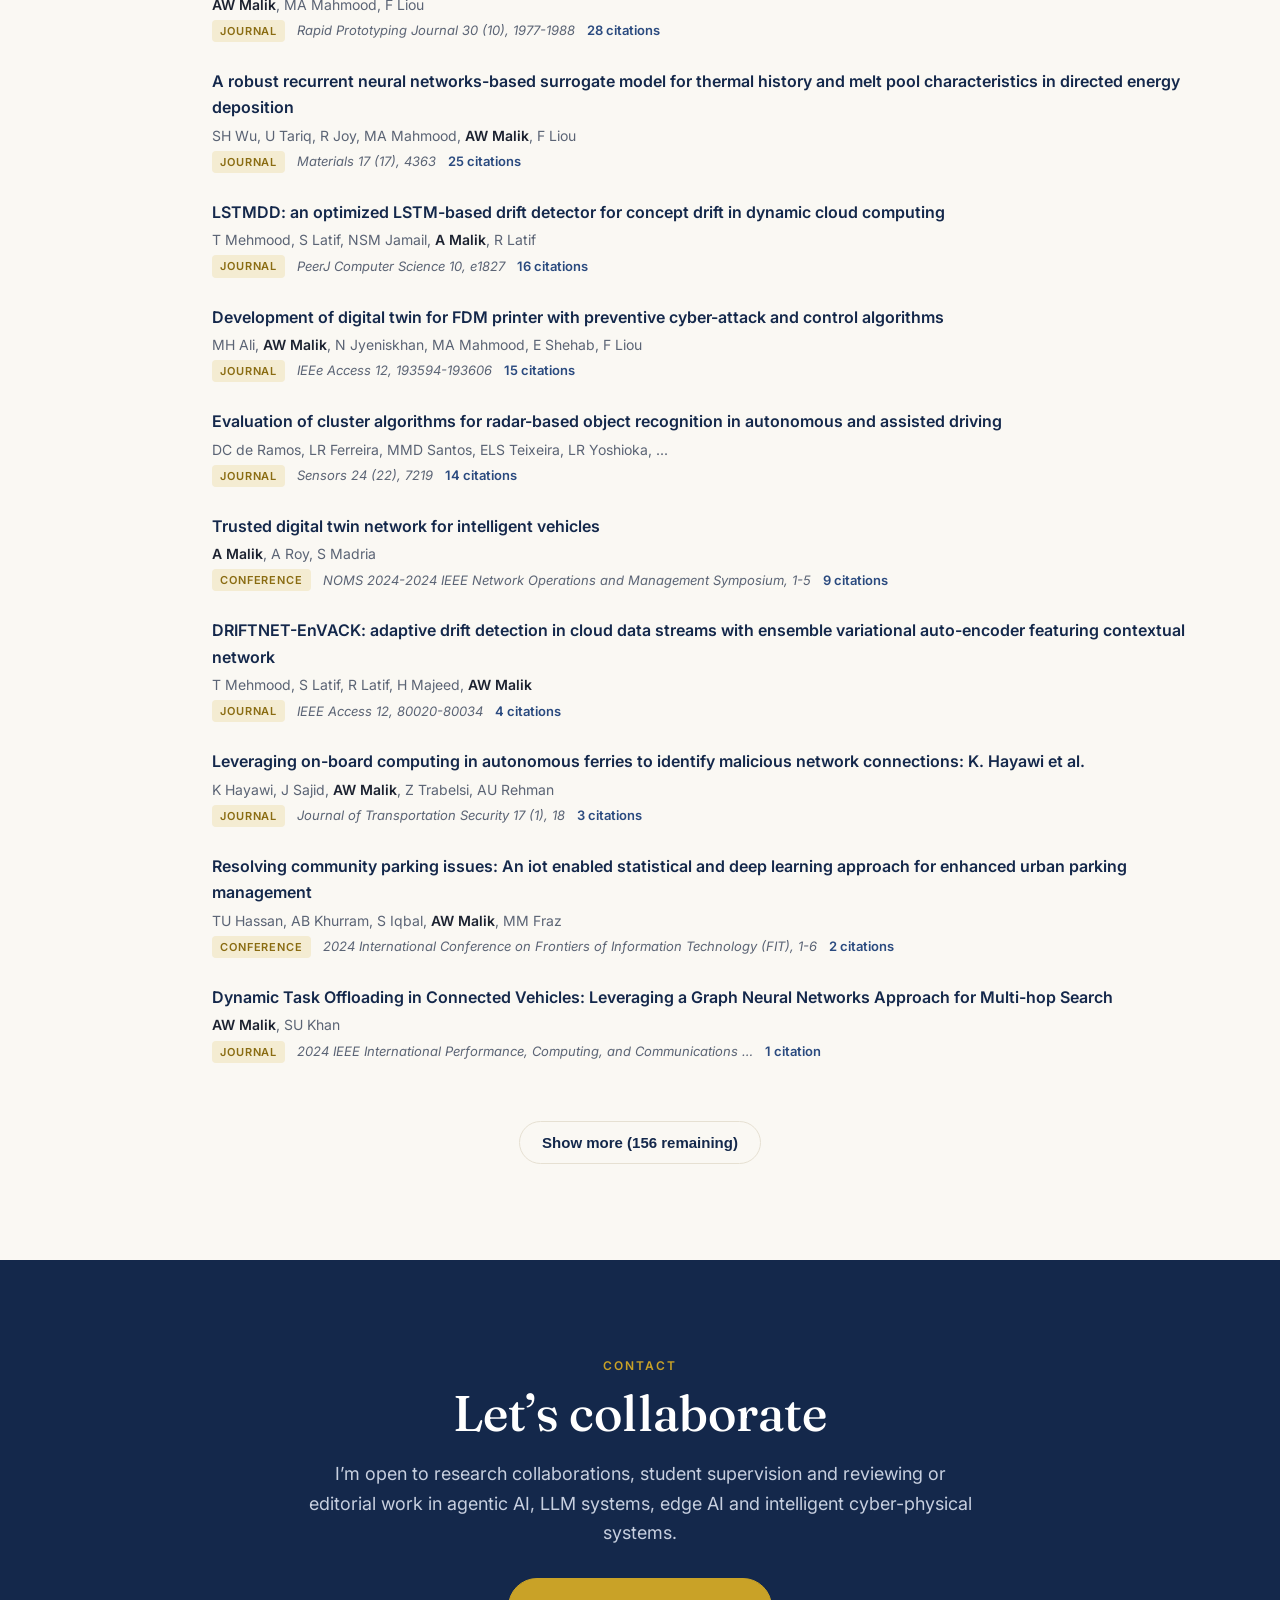
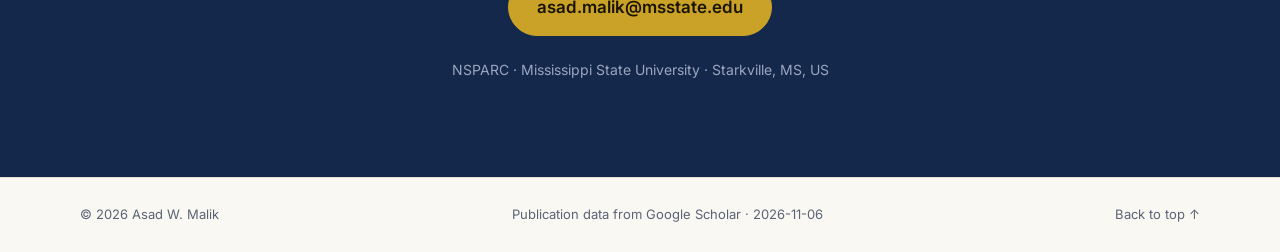
==== commit 1f60c2be: "Revise PhD advisor details Co-Authored-By: Claude Opus 5.5 <noreply@anthropic.com>" ====
--- a/index.html
+++ b/index.html
@@ -181,7 +181,7 @@
               <time>2012</time>
               <h3>PhD, Computer Software Engineering</h3>
               <p class="org">National University of Sciences and Technology (NUST), Pakistan</p>
-              <p>Visiting researcher at the College of Computing, Georgia Institute of Technology (HEC IRSIP). Advisors: Dr. Shoab A. Khan and Dr. Richard Fujimoto.</p>
+              <p>Visiting researcher at the College of Computing, Georgia Institute of Technology (through the HEC IRSIP program). Advisors: Dr. Shoab A. Khan (NUST) and Dr. Richard Fujimoto (Georgia Tech).</p>
               <p class="thesis">Thesis: Network Enabled Distributed Modeling and Simulation for Mission Critical Applications</p>
             </article>
             <article class="reveal">
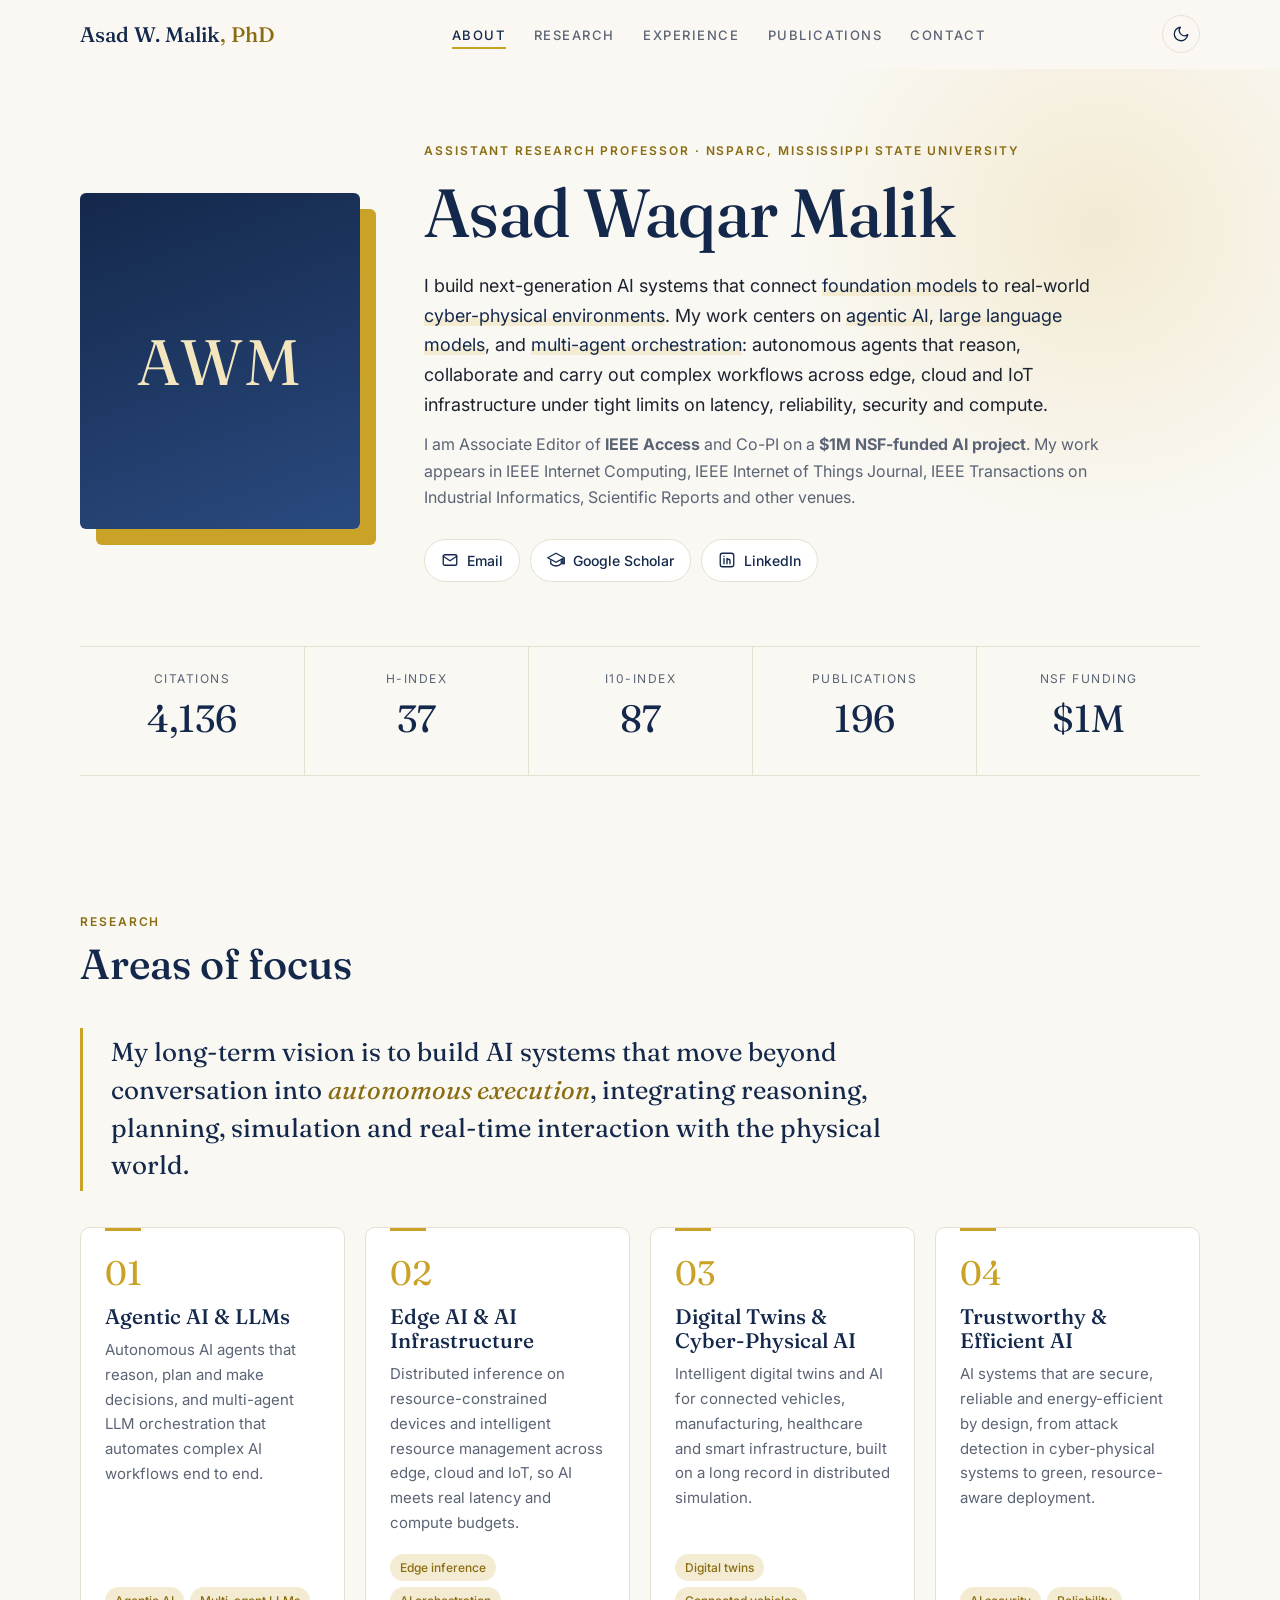
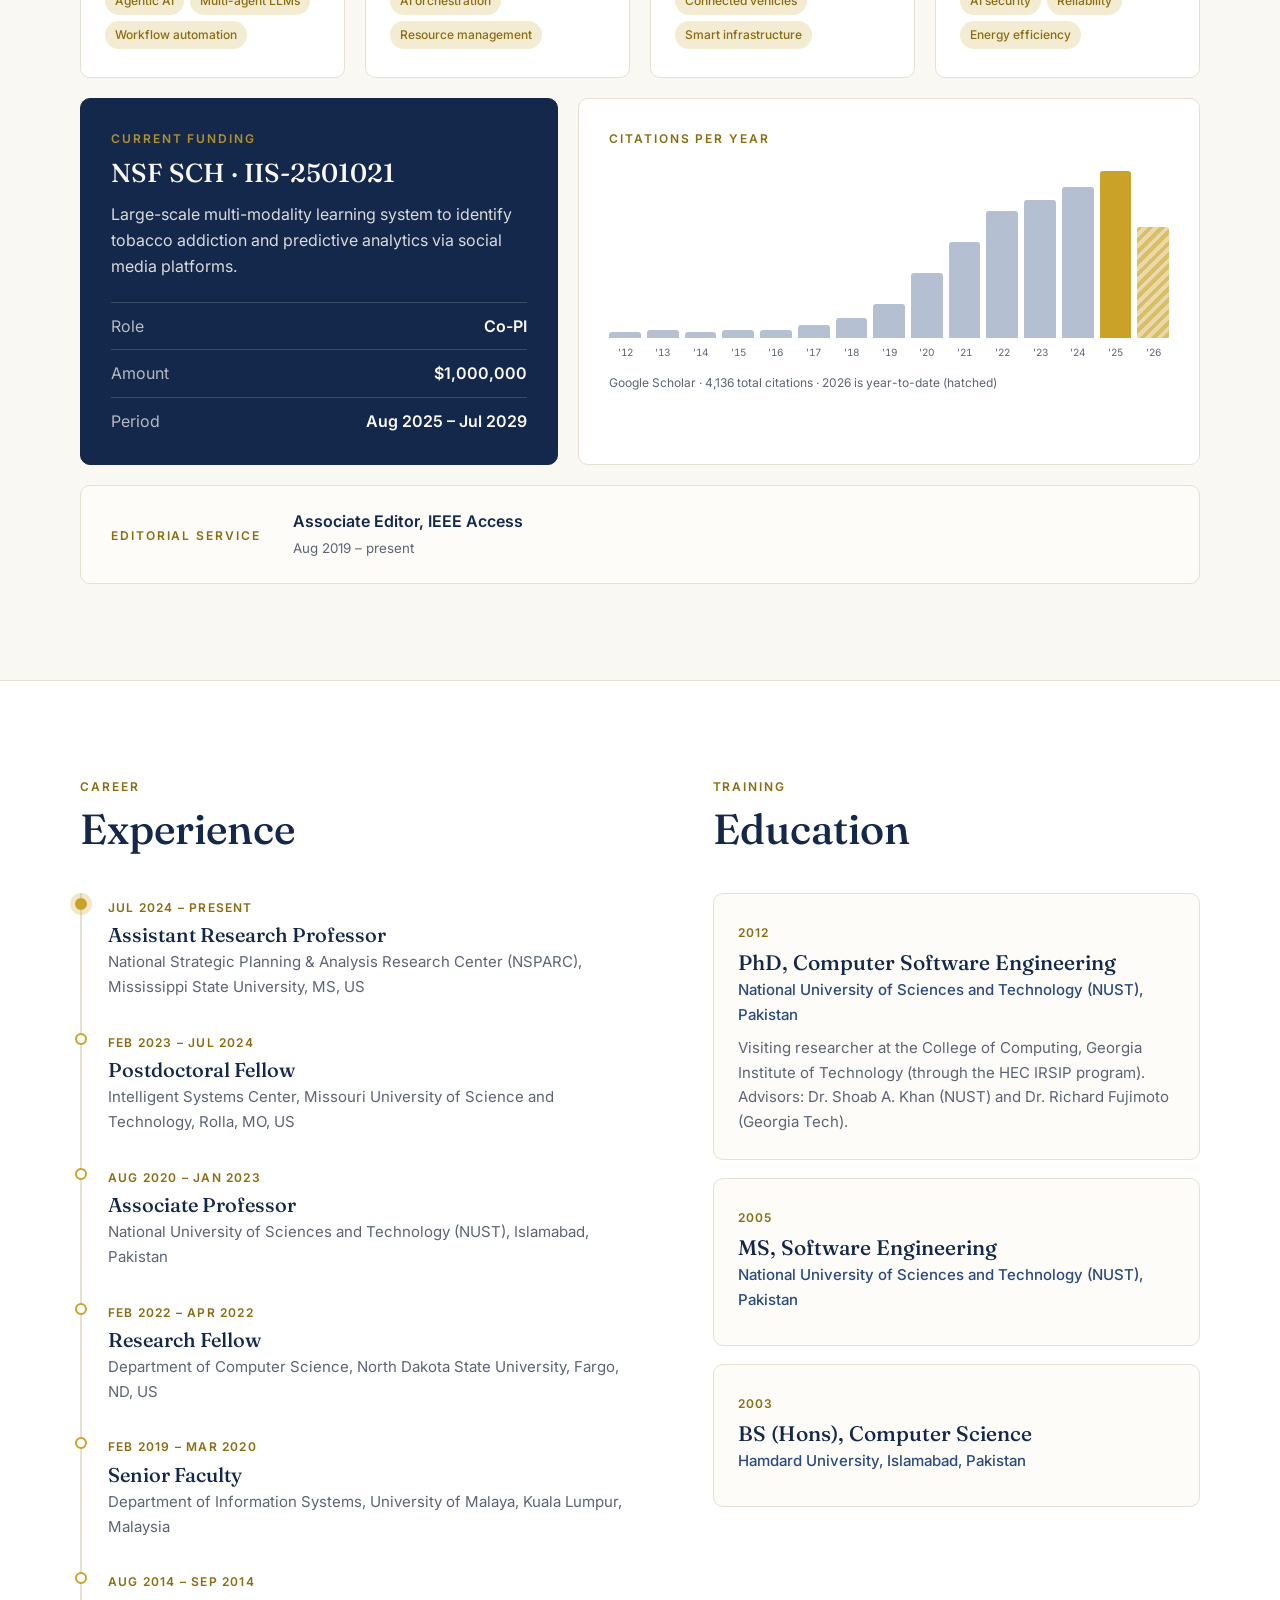
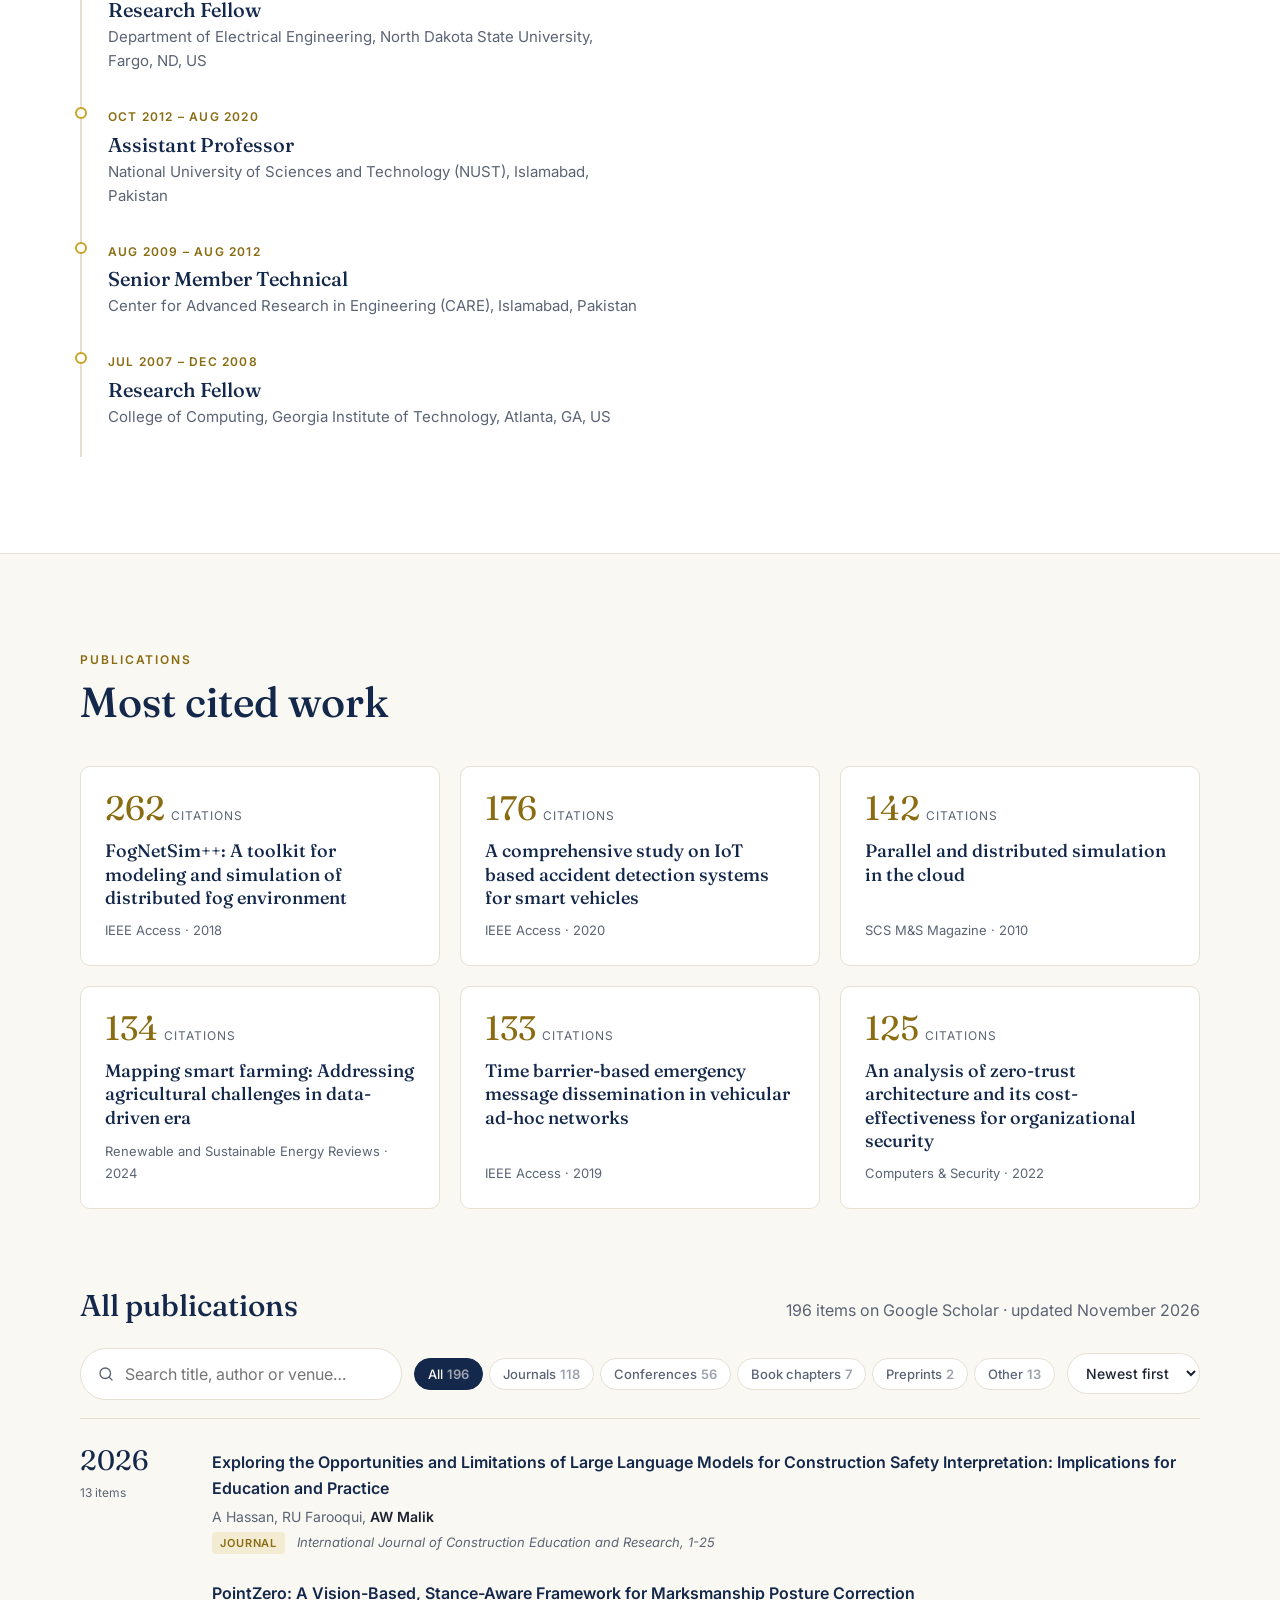
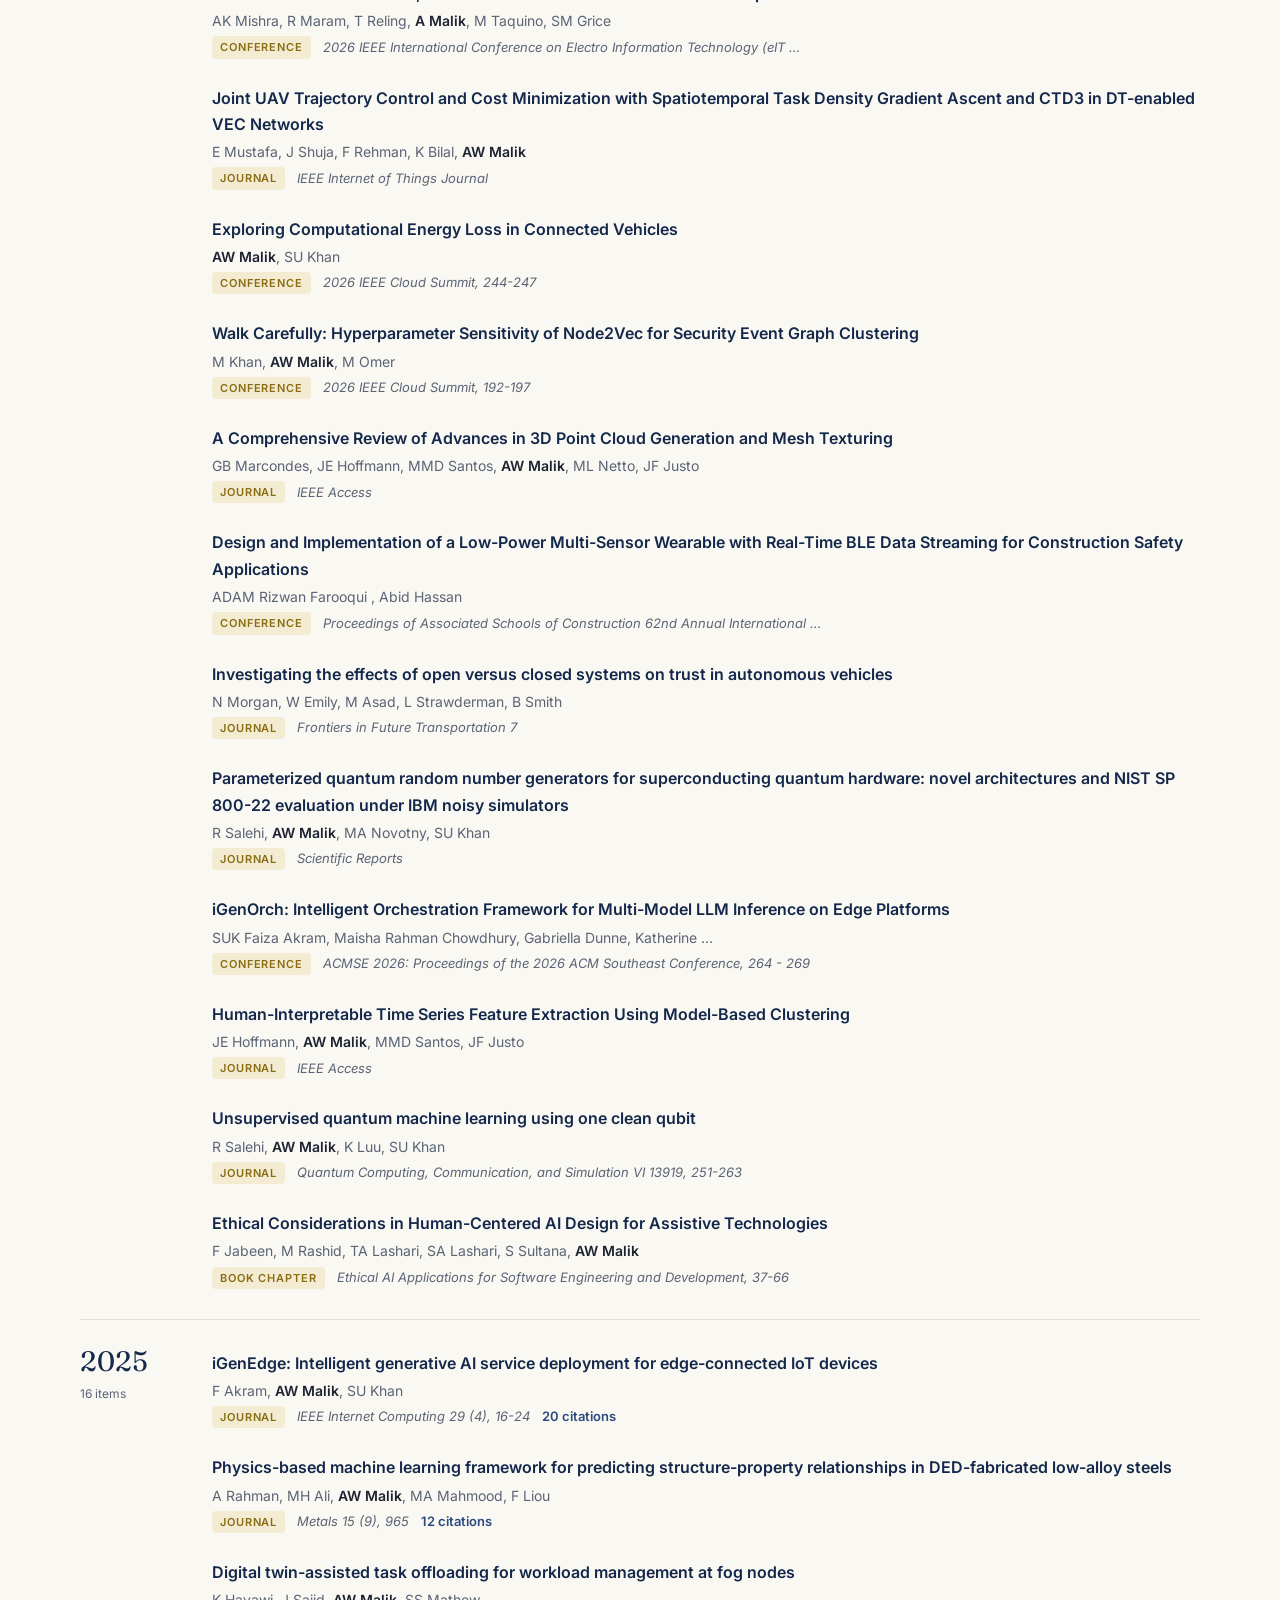
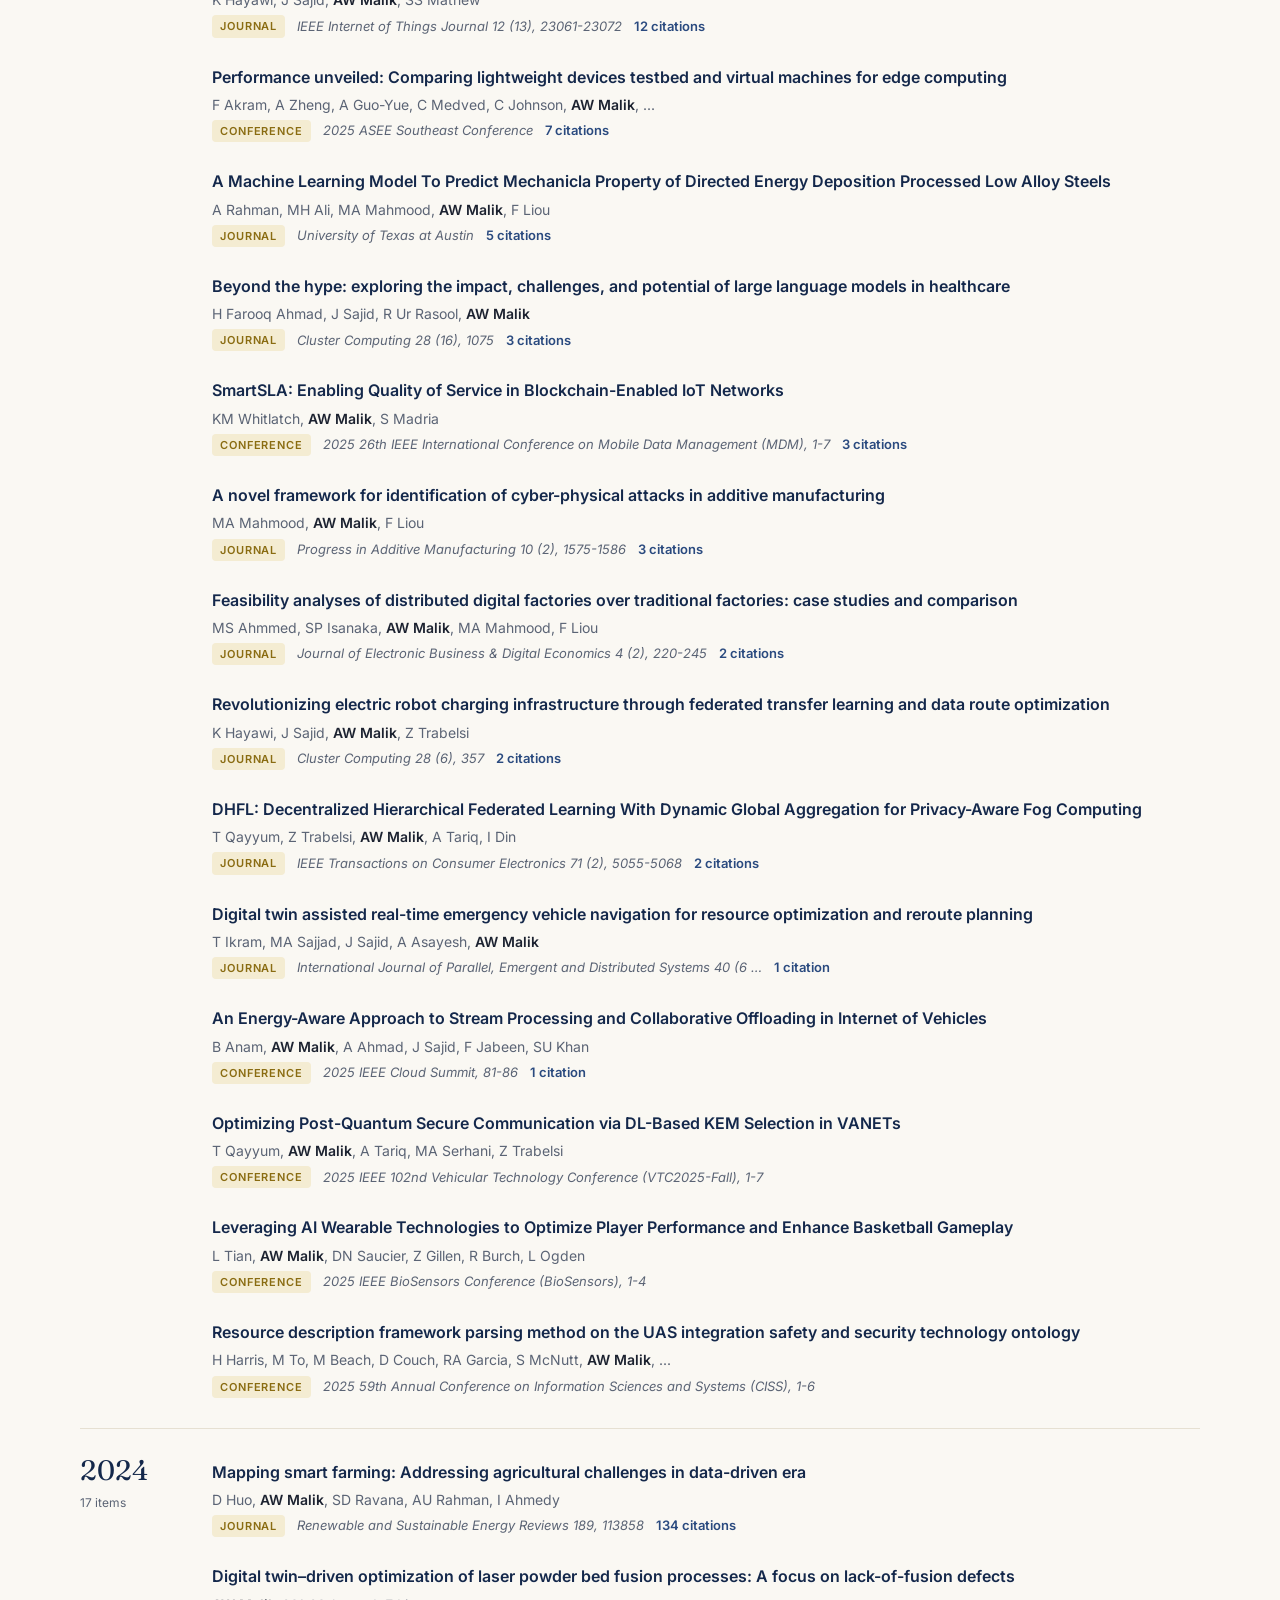
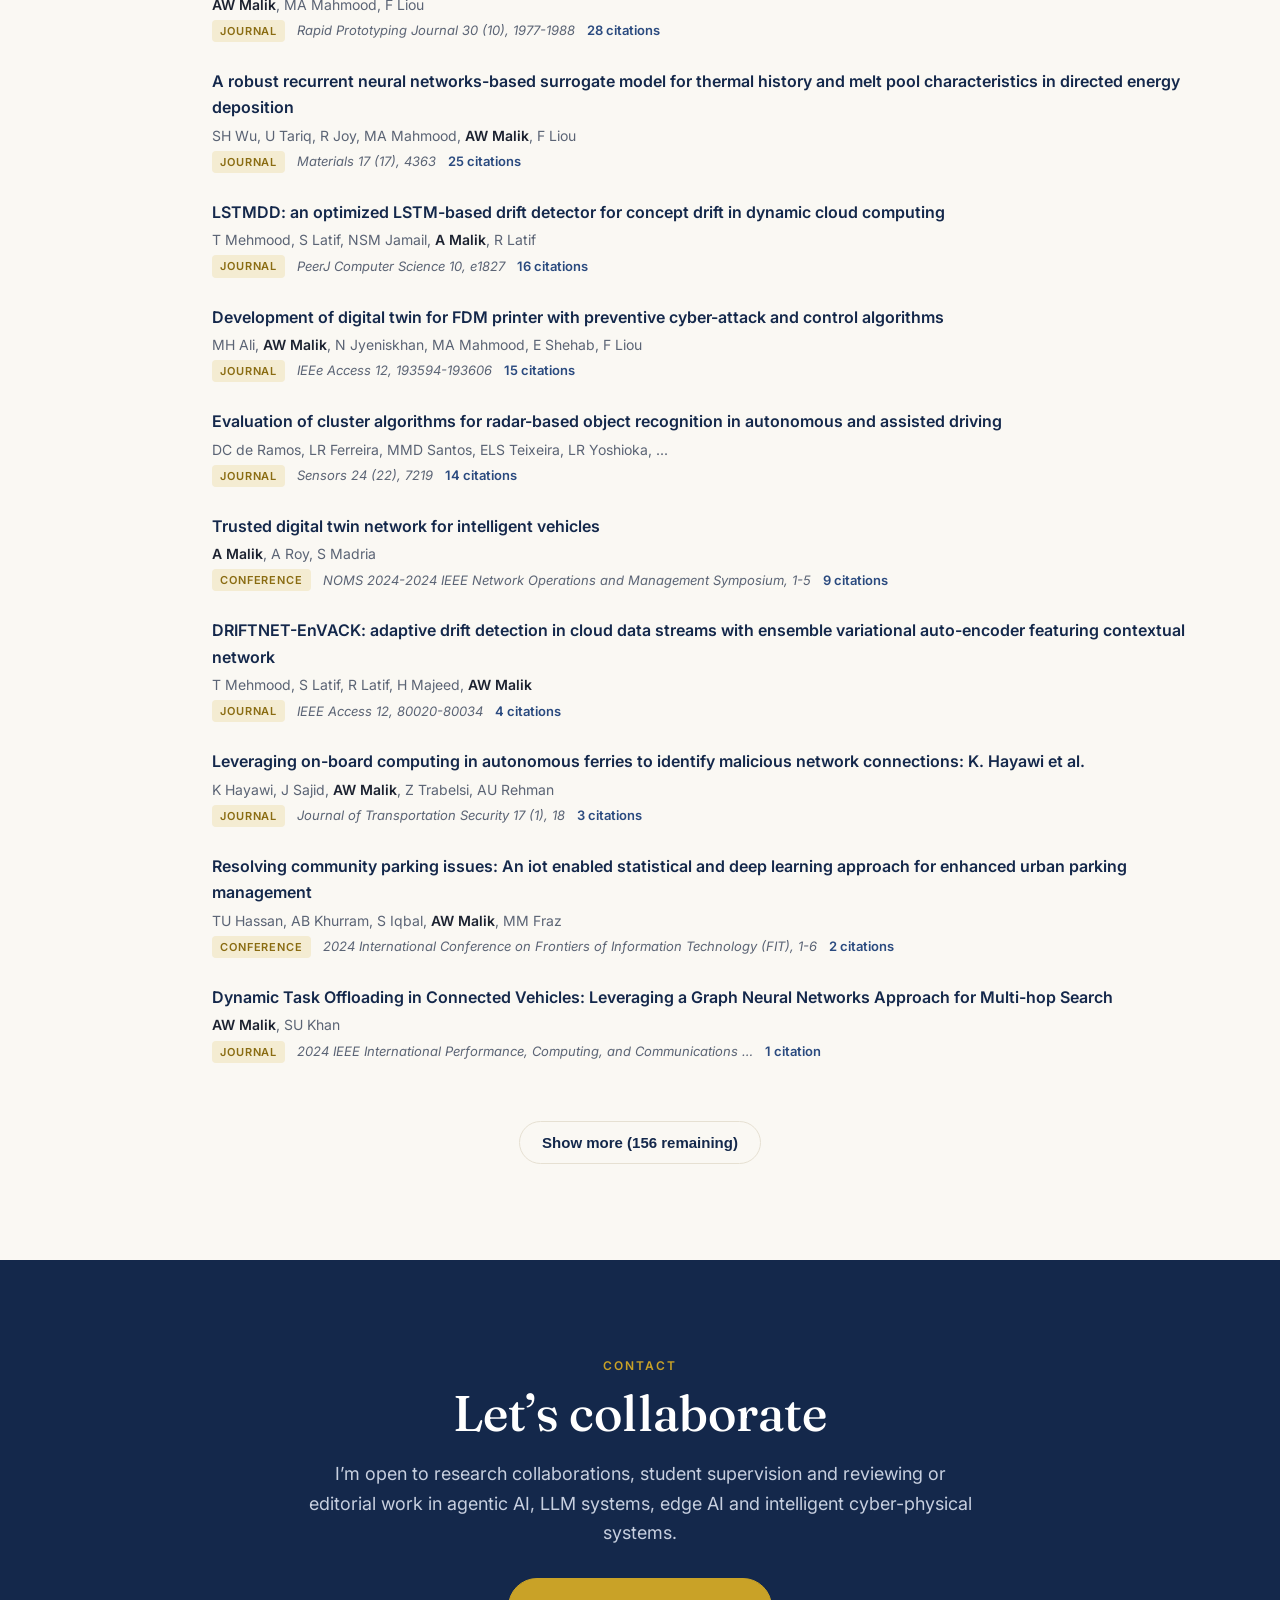
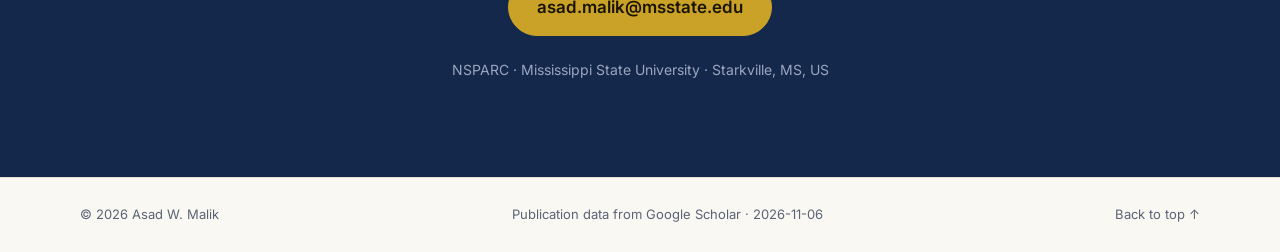
==== commit 483ada78: "Remove thesis titles from Education Co-Authored-By: Claude Opus 5.5 <noreply@anthropic.com>" ====
--- a/index.html
+++ b/index.html
@@ -182,13 +182,11 @@
               <h3>PhD, Computer Software Engineering</h3>
               <p class="org">National University of Sciences and Technology (NUST), Pakistan</p>
               <p>Visiting researcher at the College of Computing, Georgia Institute of Technology (through the HEC IRSIP program). Advisors: Dr. Shoab A. Khan (NUST) and Dr. Richard Fujimoto (Georgia Tech).</p>
-              <p class="thesis">Thesis: Network Enabled Distributed Modeling and Simulation for Mission Critical Applications</p>
             </article>
             <article class="reveal">
               <time>2005</time>
               <h3>MS, Software Engineering</h3>
               <p class="org">National University of Sciences and Technology (NUST), Pakistan</p>
-              <p class="thesis">Thesis: HLA Compliant Network Enabled Distributed Modeling and Simulation Infrastructure Design</p>
             </article>
             <article class="reveal">
               <time>2003</time>
--- a/assets/css/style.css
+++ b/assets/css/style.css
@@ -227,7 +227,6 @@
 .edu h3 { font-size: 21px; margin: 6px 0 4px; }
 .edu .org { color: var(--navy-2); font-weight: 500; margin-bottom: 8px; }
 .edu p { font-size: 15px; color: var(--muted); }
-.edu .thesis { margin-top: 8px; font-style: italic; border-left: 2px solid var(--gold); padding-left: 12px; }
 
 /* Publications */
 .selected { display: grid; grid-template-columns: repeat(3, 1fr); gap: 20px; }
